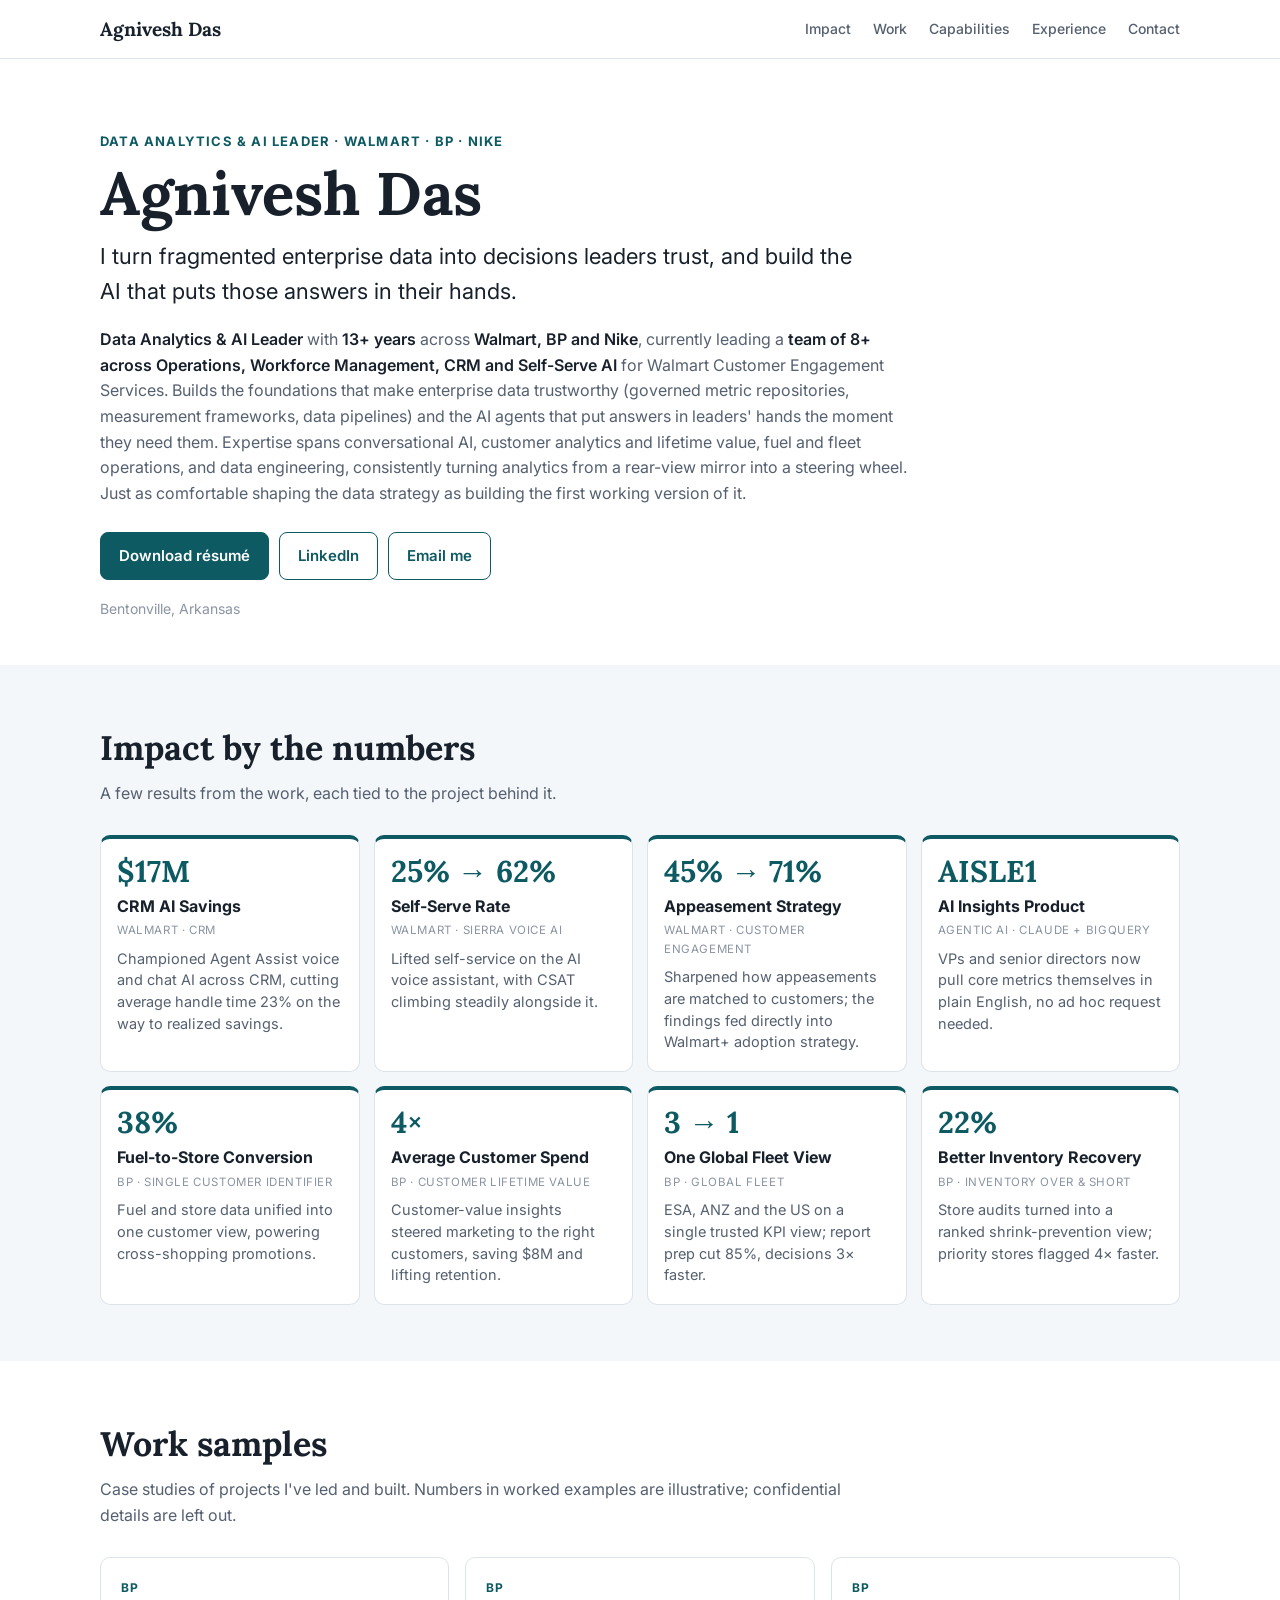
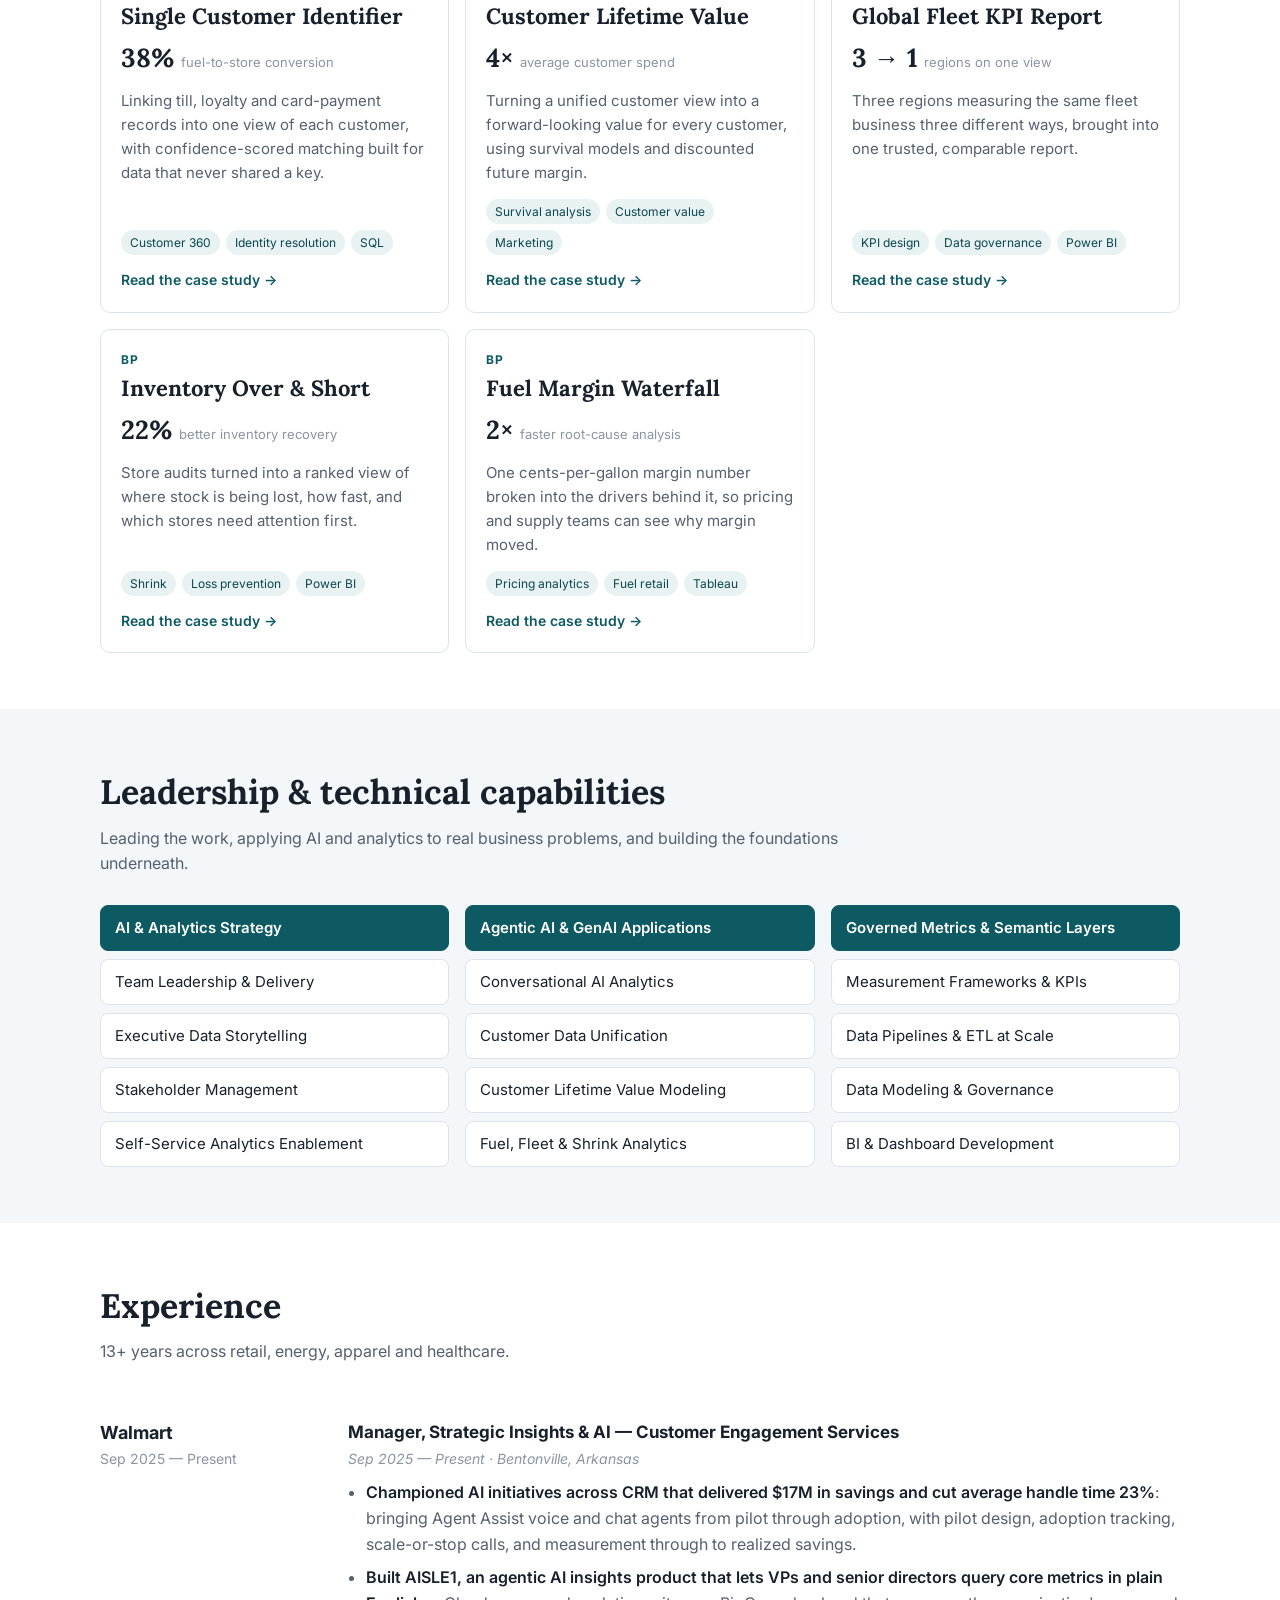
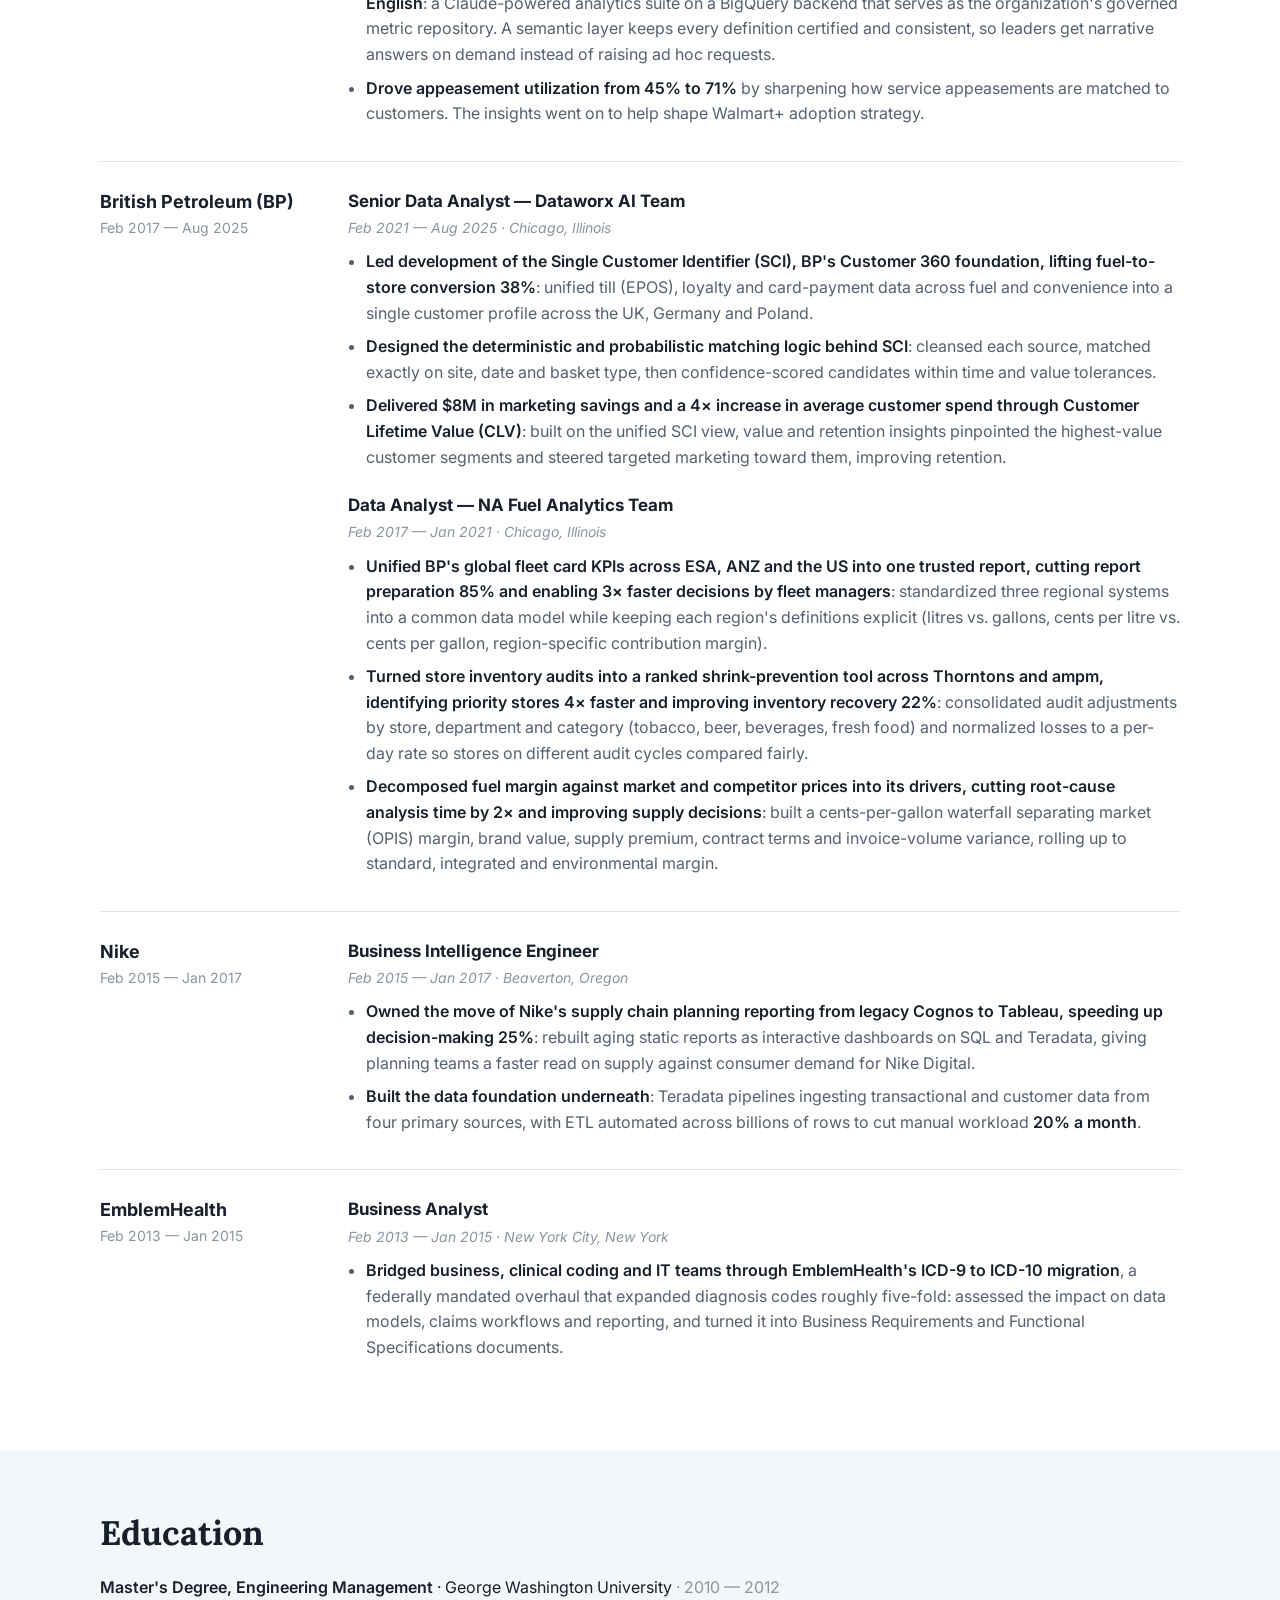
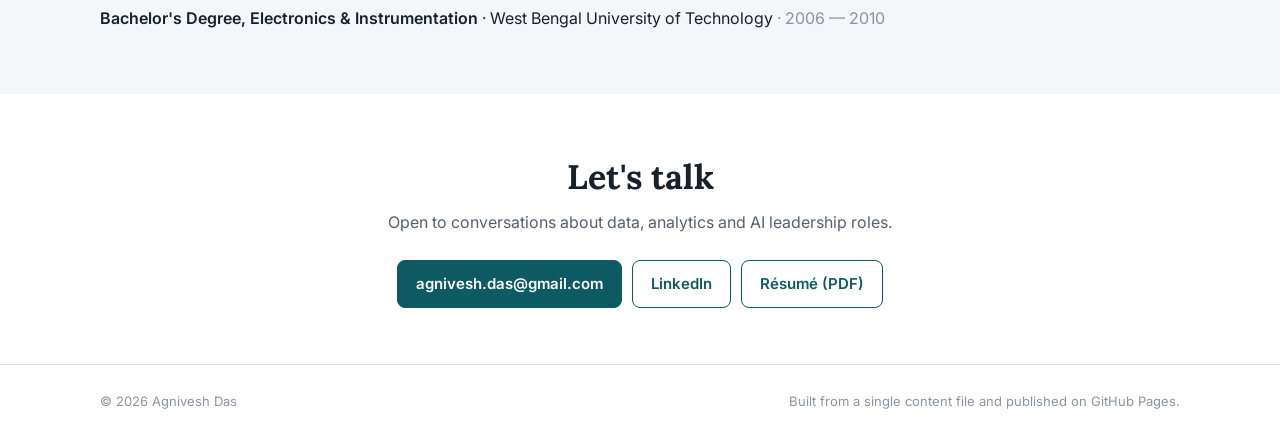
==== index.html @ b8744ebd "Build portfolio site and case-study pages Co-Authored-By: Claude Opus 5.5 <noreply@anthropic.com> Cl" ====
<!doctype html>
<html lang="en">
<head>
<meta charset="utf-8">
<meta name="viewport" content="width=device-width, initial-scale=1">
<title>Agnivesh Das · Data Analytics &amp; AI Leader</title>
<meta name="description" content="Agnivesh Das: I turn fragmented enterprise data into decisions leaders trust, and build the AI that puts those answers in their hands.">
<meta property="og:title" content="Agnivesh Das · Data Analytics &amp; AI Leader">
<meta property="og:description" content="I turn fragmented enterprise data into decisions leaders trust, and build the AI that puts those answers in their hands.">
<meta property="og:type" content="website">
<link rel="preconnect" href="https://fonts.googleapis.com">
<link rel="preconnect" href="https://fonts.gstatic.com" crossorigin>
<link href="https://fonts.googleapis.com/css2?family=Inter:wght@400;500;600;700&family=Lora:wght@600;700&display=swap" rel="stylesheet">
<style>
  :root {
    --ink: #17202b;
    --muted: #556070;
    --faint: #8a94a2;
    --rule: #dde3ea;
    --bg: #ffffff;
    --bg-soft: #f4f7f9;
    --accent: #0e5a63;
    --accent-ink: #0b474e;
    --accent-soft: #e8f2f3;
    --radius: 10px;
    --max: 1120px;
  }
  * { box-sizing: border-box; }
  html { scroll-behavior: smooth; }
  body {
    margin: 0; background: var(--bg); color: var(--ink);
    font-family: "Inter", system-ui, -apple-system, "Segoe UI", sans-serif;
    font-size: 16px; line-height: 1.6;
  }
  a { color: var(--accent); }
  b { font-weight: 600; color: var(--ink); }
  .wrap { max-width: var(--max); margin: 0 auto; padding: 0 20px; }
  .serif { font-family: "Lora", Georgia, serif; }

  /* Nav */
  .nav {
    position: sticky; top: 0; z-index: 10; background: rgba(255,255,255,0.94);
    backdrop-filter: blur(6px); border-bottom: 1px solid var(--rule);
  }
  .nav .wrap { display: flex; align-items: center; justify-content: space-between; height: 58px; gap: 16px; }
  .brand { font-family: "Lora", Georgia, serif; font-weight: 700; font-size: 19px; color: var(--ink); text-decoration: none; }
  .nav ul { list-style: none; display: flex; gap: 22px; margin: 0; padding: 0; }
  .nav ul a { color: var(--muted); text-decoration: none; font-size: 14px; font-weight: 500; }
  .nav ul a:hover { color: var(--accent); }

  /* Hero */
  .hero { padding: 72px 0 44px; }
  .eyebrow { color: var(--accent); font-weight: 700; font-size: 13px; letter-spacing: 1.2px; text-transform: uppercase; }
  .hero h1 { font-family: "Lora", Georgia, serif; font-size: clamp(38px, 6vw, 60px); line-height: 1.05; margin: 10px 0 14px; }
  .hero .line { font-size: clamp(18px, 2.2vw, 22px); color: var(--ink); max-width: 760px; margin: 0 0 18px; }
  .hero .summary { color: var(--muted); max-width: 820px; margin: 0 0 26px; }
  .hero .summary b { color: var(--ink); }
  .cta { display: flex; flex-wrap: wrap; gap: 10px; }
  .btn {
    display: inline-flex; align-items: center; gap: 8px; padding: 11px 18px; border-radius: 8px;
    font-weight: 600; font-size: 15px; text-decoration: none; border: 1px solid var(--accent);
  }
  .btn.primary { background: var(--accent); color: #fff; }
  .btn.primary:hover { background: var(--accent-ink); }
  .btn.ghost { color: var(--accent); background: #fff; }
  .btn.ghost:hover { background: var(--accent-soft); }
  .meta-row { margin-top: 18px; color: var(--faint); font-size: 14px; }

  /* Sections */
  section { padding: 56px 0; }
  section.alt { background: var(--bg-soft); }
  h2 { font-family: "Lora", Georgia, serif; font-size: clamp(26px, 3.4vw, 34px); margin: 0 0 6px; }
  .sub { color: var(--muted); margin: 0 0 28px; max-width: 760px; }

  /* Impact grid */
  .impact { display: grid; grid-template-columns: repeat(4, 1fr); gap: 14px; }
  .card {
    background: #fff; border: 1px solid var(--rule); border-top: 4px solid var(--accent);
    border-radius: var(--radius); padding: 16px 16px 18px;
  }
  .card .m { font-family: "Lora", Georgia, serif; font-size: 30px; font-weight: 700; color: var(--accent); line-height: 1.1; }
  .card .l { font-weight: 700; margin-top: 6px; }
  .card .t { font-size: 11.5px; letter-spacing: 0.6px; text-transform: uppercase; color: var(--faint); margin-top: 2px; }
  .card .d { font-size: 14.5px; color: var(--muted); margin-top: 8px; line-height: 1.5; }

  /* Work samples */
  .work { display: grid; grid-template-columns: repeat(3, 1fr); gap: 16px; }
  .proj {
    display: flex; flex-direction: column; background: #fff; border: 1px solid var(--rule);
    border-radius: var(--radius); padding: 20px; text-decoration: none; color: inherit;
    transition: border-color .15s, transform .15s, box-shadow .15s;
  }
  .proj:hover { border-color: var(--accent); transform: translateY(-2px); box-shadow: 0 8px 22px rgba(14,90,99,.10); }
  .proj .co { font-size: 12px; font-weight: 700; letter-spacing: 1px; text-transform: uppercase; color: var(--accent); }
  .proj h3 { font-family: "Lora", Georgia, serif; font-size: 22px; margin: 6px 0 8px; line-height: 1.2; }
  .proj .pm { font-family: "Lora", Georgia, serif; font-size: 26px; font-weight: 700; color: var(--ink); }
  .proj .pml { color: var(--faint); font-size: 13px; margin-left: 6px; }
  .proj p { color: var(--muted); font-size: 15px; margin: 10px 0 14px; flex: 1; }
  .tags { display: flex; flex-wrap: wrap; gap: 6px; }
  .tag { font-size: 12px; background: var(--accent-soft); color: var(--accent-ink); padding: 3px 9px; border-radius: 99px; }
  .proj .go { margin-top: 14px; font-weight: 600; font-size: 14px; color: var(--accent); }

  /* Capabilities */
  .caps { display: grid; grid-template-columns: repeat(3, 1fr); gap: 16px; }
  .capcol { display: flex; flex-direction: column; gap: 8px; }
  .cap { background: #fff; border: 1px solid var(--rule); border-radius: 8px; padding: 10px 14px; font-size: 15px; }
  .cap.lead { background: var(--accent); border-color: var(--accent); color: #fff; font-weight: 600; }

  /* Experience */
  .job { display: grid; grid-template-columns: 220px 1fr; gap: 28px; padding: 26px 0; border-top: 1px solid var(--rule); }
  .job:first-of-type { border-top: 0; }
  .job .who { font-weight: 700; font-size: 18px; }
  .job .when { color: var(--faint); font-size: 14px; }
  .role + .role { margin-top: 22px; }
  .role h3 { font-size: 17px; margin: 0; }
  .role .ctx { color: var(--faint); font-size: 14px; margin: 2px 0 10px; font-style: italic; }
  .role ul { margin: 0; padding-left: 18px; }
  .role li { margin-bottom: 8px; color: var(--muted); }
  .role li b { color: var(--ink); }

  /* Education */
  .edu p { margin: 0 0 6px; }
  .edu span { color: var(--faint); }

  /* Contact */
  .contact { text-align: center; }
  .contact .cta { justify-content: center; }

  footer { border-top: 1px solid var(--rule); padding: 26px 0 36px; color: var(--faint); font-size: 13px; }
  footer .wrap { display: flex; justify-content: space-between; gap: 12px; flex-wrap: wrap; }

  @media (max-width: 960px) {
    .impact { grid-template-columns: repeat(2, 1fr); }
    .work { grid-template-columns: repeat(2, 1fr); }
  }
  @media (max-width: 720px) {
    .nav ul { display: none; }
    .hero { padding: 48px 0 32px; }
    .impact, .work, .caps { grid-template-columns: 1fr; }
    .job { grid-template-columns: 1fr; gap: 8px; }
    section { padding: 44px 0; }
  }
</style>
</head>
<body>

<nav class="nav">
  <div class="wrap">
    <a class="brand" href="#top">Agnivesh Das</a>
    <ul>
      <li><a href="#impact">Impact</a></li>
      <li><a href="#work">Work</a></li>
      <li><a href="#capabilities">Capabilities</a></li>
      <li><a href="#experience">Experience</a></li>
      <li><a href="#contact">Contact</a></li>
    </ul>
  </div>
</nav>

<header class="hero" id="top">
  <div class="wrap">
    <div class="eyebrow">Data Analytics &amp; AI Leader · Walmart · BP · Nike</div>
    <h1>Agnivesh Das</h1>
    <p class="line">I turn fragmented enterprise data into decisions leaders trust, and build the AI that puts those answers in their hands.</p>
    <p class="summary"><b>Data Analytics & AI Leader</b> with <b>13+ years</b> across <b>Walmart, BP and Nike</b>, currently leading a <b>team of 8+ across Operations, Workforce Management, CRM and Self-Serve AI</b> for Walmart Customer Engagement Services. Builds the foundations that make enterprise data trustworthy (governed metric repositories, measurement frameworks, data pipelines) and the AI agents that put answers in leaders' hands the moment they need them. Expertise spans conversational AI, customer analytics and lifetime value, fuel and fleet operations, and data engineering, consistently turning analytics from a rear-view mirror into a steering wheel. Just as comfortable shaping the data strategy as building the first working version of it.</p>
    <div class="cta">
      <a class="btn primary" href="Agnivesh_Das_Resume.pdf" download>Download résumé</a>
      <a class="btn ghost" href="https://www.linkedin.com/in/agnivesh-das/" target="_blank" rel="noopener">LinkedIn</a>
      <a class="btn ghost" href="mailto:agnivesh.das@gmail.com">Email me</a>
    </div>
    <div class="meta-row">Bentonville, Arkansas</div>
  </div>
</header>

<section class="alt" id="impact">
  <div class="wrap">
    <h2>Impact by the numbers</h2>
    <p class="sub">A few results from the work, each tied to the project behind it.</p>
    <div class="impact">
      
      <div class="card">
        <div class="m">$17M</div>
        <div class="l">CRM AI Savings</div>
        <div class="t">Walmart · CRM</div>
        <div class="d">Championed Agent Assist voice and chat AI across CRM, cutting average handle time 23% on the way to realized savings.</div>
      </div>
      
      <div class="card">
        <div class="m">25% → 62%</div>
        <div class="l">Self-Serve Rate</div>
        <div class="t">Walmart · Sierra Voice AI</div>
        <div class="d">Lifted self-service on the AI voice assistant, with CSAT climbing steadily alongside it.</div>
      </div>
      
      <div class="card">
        <div class="m">45% → 71%</div>
        <div class="l">Appeasement Strategy</div>
        <div class="t">Walmart · Customer Engagement</div>
        <div class="d">Sharpened how appeasements are matched to customers; the findings fed directly into Walmart+ adoption strategy.</div>
      </div>
      
      <div class="card">
        <div class="m">AISLE1</div>
        <div class="l">AI Insights Product</div>
        <div class="t">Agentic AI · Claude + BigQuery</div>
        <div class="d">VPs and senior directors now pull core metrics themselves in plain English, no ad hoc request needed.</div>
      </div>
      
      <div class="card">
        <div class="m">38%</div>
        <div class="l">Fuel-to-Store Conversion</div>
        <div class="t">BP · Single Customer Identifier</div>
        <div class="d">Fuel and store data unified into one customer view, powering cross-shopping promotions.</div>
      </div>
      
      <div class="card">
        <div class="m">4×</div>
        <div class="l">Average Customer Spend</div>
        <div class="t">BP · Customer Lifetime Value</div>
        <div class="d">Customer-value insights steered marketing to the right customers, saving $8M and lifting retention.</div>
      </div>
      
      <div class="card">
        <div class="m">3 → 1</div>
        <div class="l">One Global Fleet View</div>
        <div class="t">BP · Global Fleet</div>
        <div class="d">ESA, ANZ and the US on a single trusted KPI view; report prep cut 85%, decisions 3× faster.</div>
      </div>
      
      <div class="card">
        <div class="m">22%</div>
        <div class="l">Better Inventory Recovery</div>
        <div class="t">BP · Inventory Over &amp; Short</div>
        <div class="d">Store audits turned into a ranked shrink-prevention view; priority stores flagged 4× faster.</div>
      </div>
      
    </div>
  </div>
</section>

<section id="work">
  <div class="wrap">
    <h2>Work samples</h2>
    <p class="sub">Case studies of projects I've led and built. Numbers in worked examples are illustrative; confidential details are left out.</p>
    <div class="work">
      
      <a class="proj" href="https://agnidas31.github.io/Single-Customer-Identifier-BP/">
        <div class="co">BP</div>
        <h3>Single Customer Identifier</h3>
        <div><span class="pm">38%</span><span class="pml">fuel-to-store conversion</span></div>
        <p>Linking till, loyalty and card-payment records into one view of each customer, with confidence-scored matching built for data that never shared a key.</p>
        <div class="tags"><span class="tag">Customer 360</span><span class="tag">Identity resolution</span><span class="tag">SQL</span></div>
        <div class="go">Read the case study →</div>
      </a>
      
      <a class="proj" href="https://agnidas31.github.io/Customer-Lifetime-Value-BP/">
        <div class="co">BP</div>
        <h3>Customer Lifetime Value</h3>
        <div><span class="pm">4×</span><span class="pml">average customer spend</span></div>
        <p>Turning a unified customer view into a forward-looking value for every customer, using survival models and discounted future margin.</p>
        <div class="tags"><span class="tag">Survival analysis</span><span class="tag">Customer value</span><span class="tag">Marketing</span></div>
        <div class="go">Read the case study →</div>
      </a>
      
      <a class="proj" href="https://agnidas31.github.io/Global-Fleet-BP/">
        <div class="co">BP</div>
        <h3>Global Fleet KPI Report</h3>
        <div><span class="pm">3 → 1</span><span class="pml">regions on one view</span></div>
        <p>Three regions measuring the same fleet business three different ways, brought into one trusted, comparable report.</p>
        <div class="tags"><span class="tag">KPI design</span><span class="tag">Data governance</span><span class="tag">Power BI</span></div>
        <div class="go">Read the case study →</div>
      </a>
      
      <a class="proj" href="https://agnidas31.github.io/Inventory-Over-Short-BP/">
        <div class="co">BP</div>
        <h3>Inventory Over &amp; Short</h3>
        <div><span class="pm">22%</span><span class="pml">better inventory recovery</span></div>
        <p>Store audits turned into a ranked view of where stock is being lost, how fast, and which stores need attention first.</p>
        <div class="tags"><span class="tag">Shrink</span><span class="tag">Loss prevention</span><span class="tag">Power BI</span></div>
        <div class="go">Read the case study →</div>
      </a>
      
      <a class="proj" href="https://agnidas31.github.io/Fuel-Margin-Waterfall-BP/">
        <div class="co">BP</div>
        <h3>Fuel Margin Waterfall</h3>
        <div><span class="pm">2×</span><span class="pml">faster root-cause analysis</span></div>
        <p>One cents-per-gallon margin number broken into the drivers behind it, so pricing and supply teams can see why margin moved.</p>
        <div class="tags"><span class="tag">Pricing analytics</span><span class="tag">Fuel retail</span><span class="tag">Tableau</span></div>
        <div class="go">Read the case study →</div>
      </a>
      
    </div>
  </div>
</section>

<section class="alt" id="capabilities">
  <div class="wrap">
    <h2>Leadership &amp; technical capabilities</h2>
    <p class="sub">Leading the work, applying AI and analytics to real business problems, and building the foundations underneath.</p>
    <div class="caps">
      
      <div class="capcol">
        <div class="cap lead">AI &amp; Analytics Strategy</div><div class="cap">Team Leadership &amp; Delivery</div><div class="cap">Executive Data Storytelling</div><div class="cap">Stakeholder Management</div><div class="cap">Self-Service Analytics Enablement</div>
      </div>
      
      <div class="capcol">
        <div class="cap lead">Agentic AI &amp; GenAI Applications</div><div class="cap">Conversational AI Analytics</div><div class="cap">Customer Data Unification</div><div class="cap">Customer Lifetime Value Modeling</div><div class="cap">Fuel, Fleet &amp; Shrink Analytics</div>
      </div>
      
      <div class="capcol">
        <div class="cap lead">Governed Metrics &amp; Semantic Layers</div><div class="cap">Measurement Frameworks &amp; KPIs</div><div class="cap">Data Pipelines &amp; ETL at Scale</div><div class="cap">Data Modeling &amp; Governance</div><div class="cap">BI &amp; Dashboard Development</div>
      </div>
      
    </div>
  </div>
</section>

<section id="experience">
  <div class="wrap">
    <h2>Experience</h2>
    <p class="sub">13+ years across retail, energy, apparel and healthcare.</p>
    
    <div class="job">
      <div>
        <div class="who">Walmart</div>
        <div class="when">Sep 2025 — Present</div>
      </div>
      <div>
        
        <div class="role">
          <h3>Manager, Strategic Insights &amp; AI — Customer Engagement Services</h3>
          <div class="ctx">Sep 2025 — Present · Bentonville, Arkansas</div>
          <ul><li><b>Championed AI initiatives across CRM that delivered $17M in savings and cut average handle time 23%</b>: bringing Agent Assist voice and chat agents from pilot through adoption, with pilot design, adoption tracking, scale-or-stop calls, and measurement through to realized savings.</li><li><b>Built AISLE1, an agentic AI insights product that lets VPs and senior directors query core metrics in plain English</b>: a Claude-powered analytics suite on a BigQuery backend that serves as the organization's governed metric repository. A semantic layer keeps every definition certified and consistent, so leaders get narrative answers on demand instead of raising ad hoc requests.</li><li><b>Drove appeasement utilization from 45% to 71%</b> by sharpening how service appeasements are matched to customers. The insights went on to help shape Walmart+ adoption strategy.</li></ul>
        </div>
        
      </div>
    </div>
    
    <div class="job">
      <div>
        <div class="who">British Petroleum (BP)</div>
        <div class="when">Feb 2017 — Aug 2025</div>
      </div>
      <div>
        
        <div class="role">
          <h3>Senior Data Analyst — Dataworx AI Team</h3>
          <div class="ctx">Feb 2021 — Aug 2025 · Chicago, Illinois</div>
          <ul><li><b>Led development of the Single Customer Identifier (SCI), BP's Customer 360 foundation, lifting fuel-to-store conversion 38%</b>: unified till (EPOS), loyalty and card-payment data across fuel and convenience into a single customer profile across the UK, Germany and Poland.</li><li><b>Designed the deterministic and probabilistic matching logic behind SCI</b>: cleansed each source, matched exactly on site, date and basket type, then confidence-scored candidates within time and value tolerances.</li><li><b>Delivered $8M in marketing savings and a 4× increase in average customer spend through Customer Lifetime Value (CLV)</b>: built on the unified SCI view, value and retention insights pinpointed the highest-value customer segments and steered targeted marketing toward them, improving retention.</li></ul>
        </div>
        
        <div class="role">
          <h3>Data Analyst — NA Fuel Analytics Team</h3>
          <div class="ctx">Feb 2017 — Jan 2021 · Chicago, Illinois</div>
          <ul><li><b>Unified BP's global fleet card KPIs across ESA, ANZ and the US into one trusted report, cutting report preparation 85% and enabling 3× faster decisions by fleet managers</b>: standardized three regional systems into a common data model while keeping each region's definitions explicit (litres vs. gallons, cents per litre vs. cents per gallon, region-specific contribution margin).</li><li><b>Turned store inventory audits into a ranked shrink-prevention tool across Thorntons and ampm, identifying priority stores 4× faster and improving inventory recovery 22%</b>: consolidated audit adjustments by store, department and category (tobacco, beer, beverages, fresh food) and normalized losses to a per-day rate so stores on different audit cycles compared fairly.</li><li><b>Decomposed fuel margin against market and competitor prices into its drivers, cutting root-cause analysis time by 2× and improving supply decisions</b>: built a cents-per-gallon waterfall separating market (OPIS) margin, brand value, supply premium, contract terms and invoice-volume variance, rolling up to standard, integrated and environmental margin.</li></ul>
        </div>
        
      </div>
    </div>
    
    <div class="job">
      <div>
        <div class="who">Nike</div>
        <div class="when">Feb 2015 — Jan 2017</div>
      </div>
      <div>
        
        <div class="role">
          <h3>Business Intelligence Engineer</h3>
          <div class="ctx">Feb 2015 — Jan 2017 · Beaverton, Oregon</div>
          <ul><li><b>Owned the move of Nike's supply chain planning reporting from legacy Cognos to Tableau, speeding up decision-making 25%</b>: rebuilt aging static reports as interactive dashboards on SQL and Teradata, giving planning teams a faster read on supply against consumer demand for Nike Digital.</li><li><b>Built the data foundation underneath</b>: Teradata pipelines ingesting transactional and customer data from four primary sources, with ETL automated across billions of rows to cut manual workload <b>20% a month</b>.</li></ul>
        </div>
        
      </div>
    </div>
    
    <div class="job">
      <div>
        <div class="who">EmblemHealth</div>
        <div class="when">Feb 2013 — Jan 2015</div>
      </div>
      <div>
        
        <div class="role">
          <h3>Business Analyst</h3>
          <div class="ctx">Feb 2013 — Jan 2015 · New York City, New York</div>
          <ul><li><b>Bridged business, clinical coding and IT teams through EmblemHealth's ICD-9 to ICD-10 migration</b>, a federally mandated overhaul that expanded diagnosis codes roughly five-fold: assessed the impact on data models, claims workflows and reporting, and turned it into Business Requirements and Functional Specifications documents.</li></ul>
        </div>
        
      </div>
    </div>
    
  </div>
</section>

<section class="alt">
  <div class="wrap edu">
    <h2>Education</h2>
    <p class="sub" style="margin-bottom:14px"></p>
    
    <p><b>Master&#39;s Degree, Engineering Management</b> · George Washington University <span>· 2010 — 2012</span></p>
    
    <p><b>Bachelor&#39;s Degree, Electronics &amp; Instrumentation</b> · West Bengal University of Technology <span>· 2006 — 2010</span></p>
    
    
  </div>
</section>

<section id="contact" class="contact">
  <div class="wrap">
    <h2>Let's talk</h2>
    <p class="sub" style="margin:0 auto 24px">Open to conversations about data, analytics and AI leadership roles.</p>
    <div class="cta">
      <a class="btn primary" href="mailto:agnivesh.das@gmail.com">agnivesh.das@gmail.com</a>
      <a class="btn ghost" href="https://www.linkedin.com/in/agnivesh-das/" target="_blank" rel="noopener">LinkedIn</a>
      <a class="btn ghost" href="Agnivesh_Das_Resume.pdf" download>Résumé (PDF)</a>
    </div>
  </div>
</section>

<footer>
  <div class="wrap">
    <span>© 2026 Agnivesh Das</span>
    <span>Built from a single content file and published on GitHub Pages.</span>
  </div>
</footer>

</body>
</html>
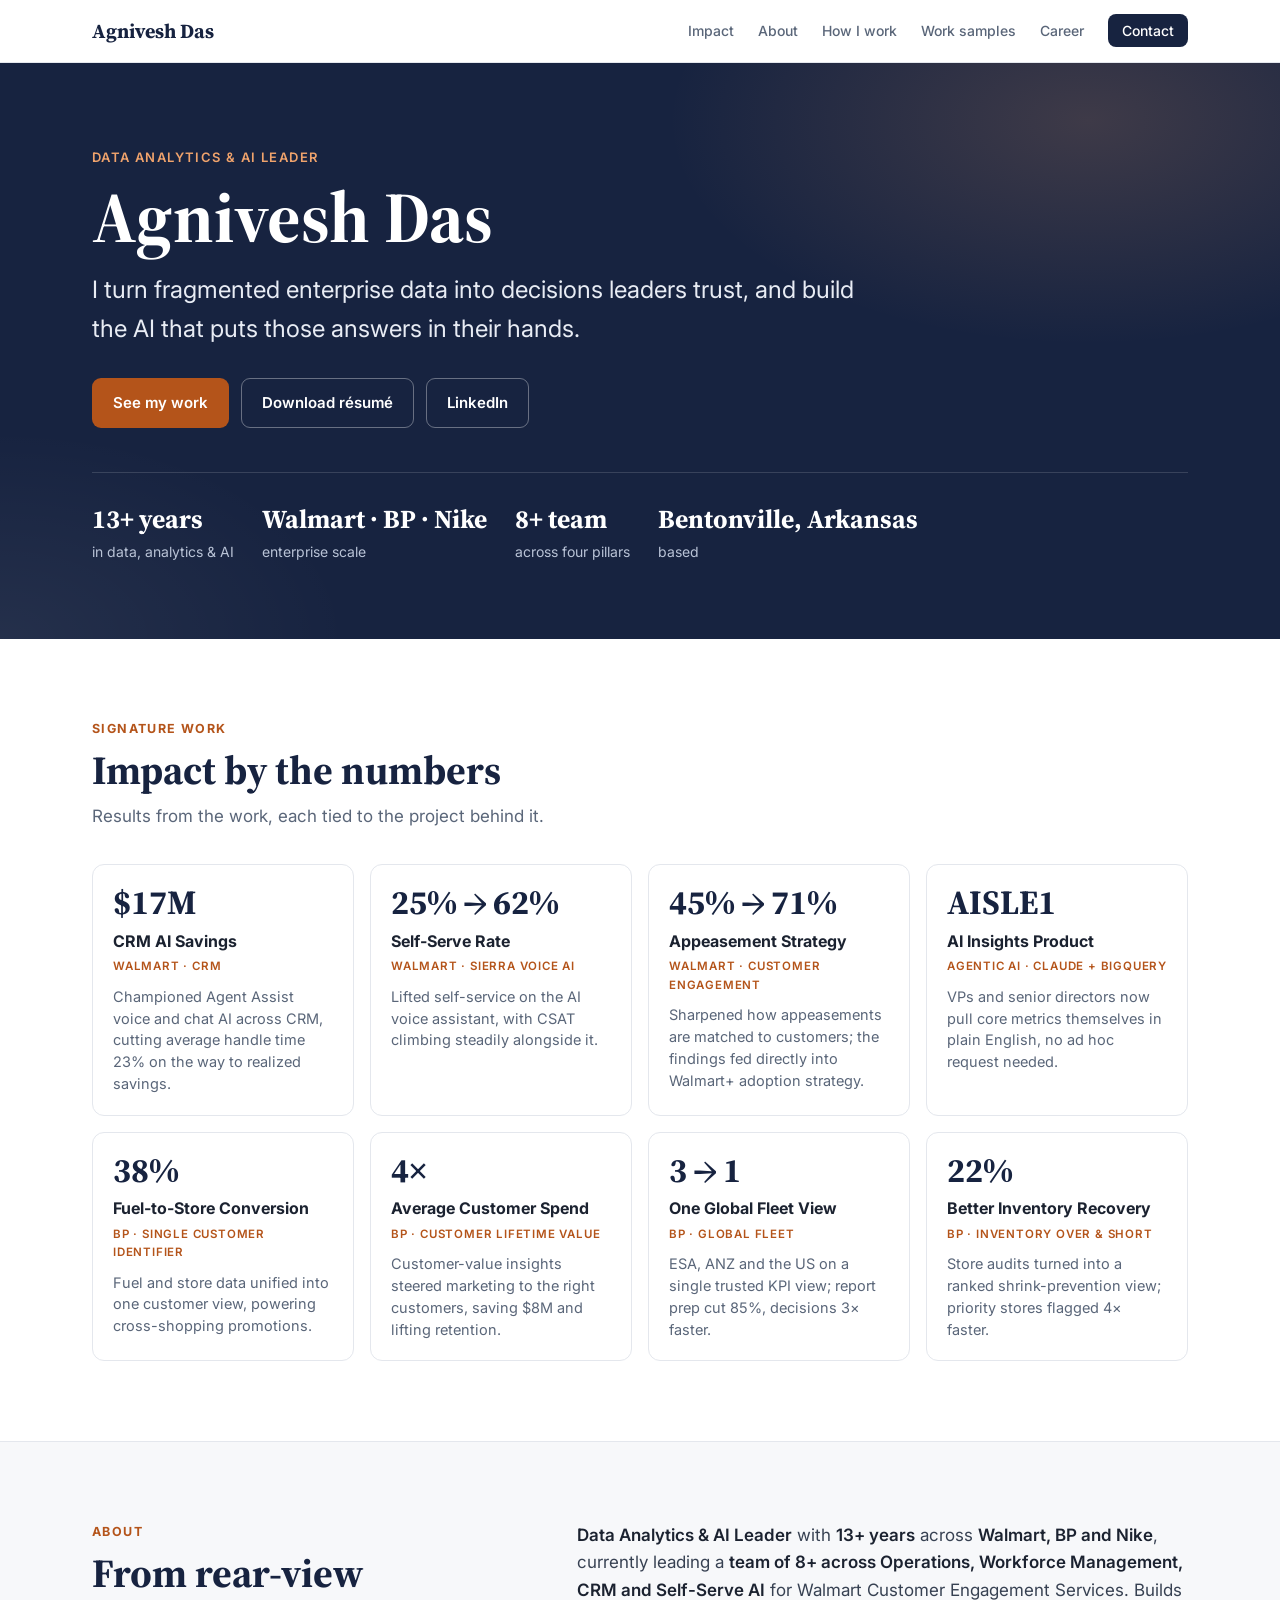
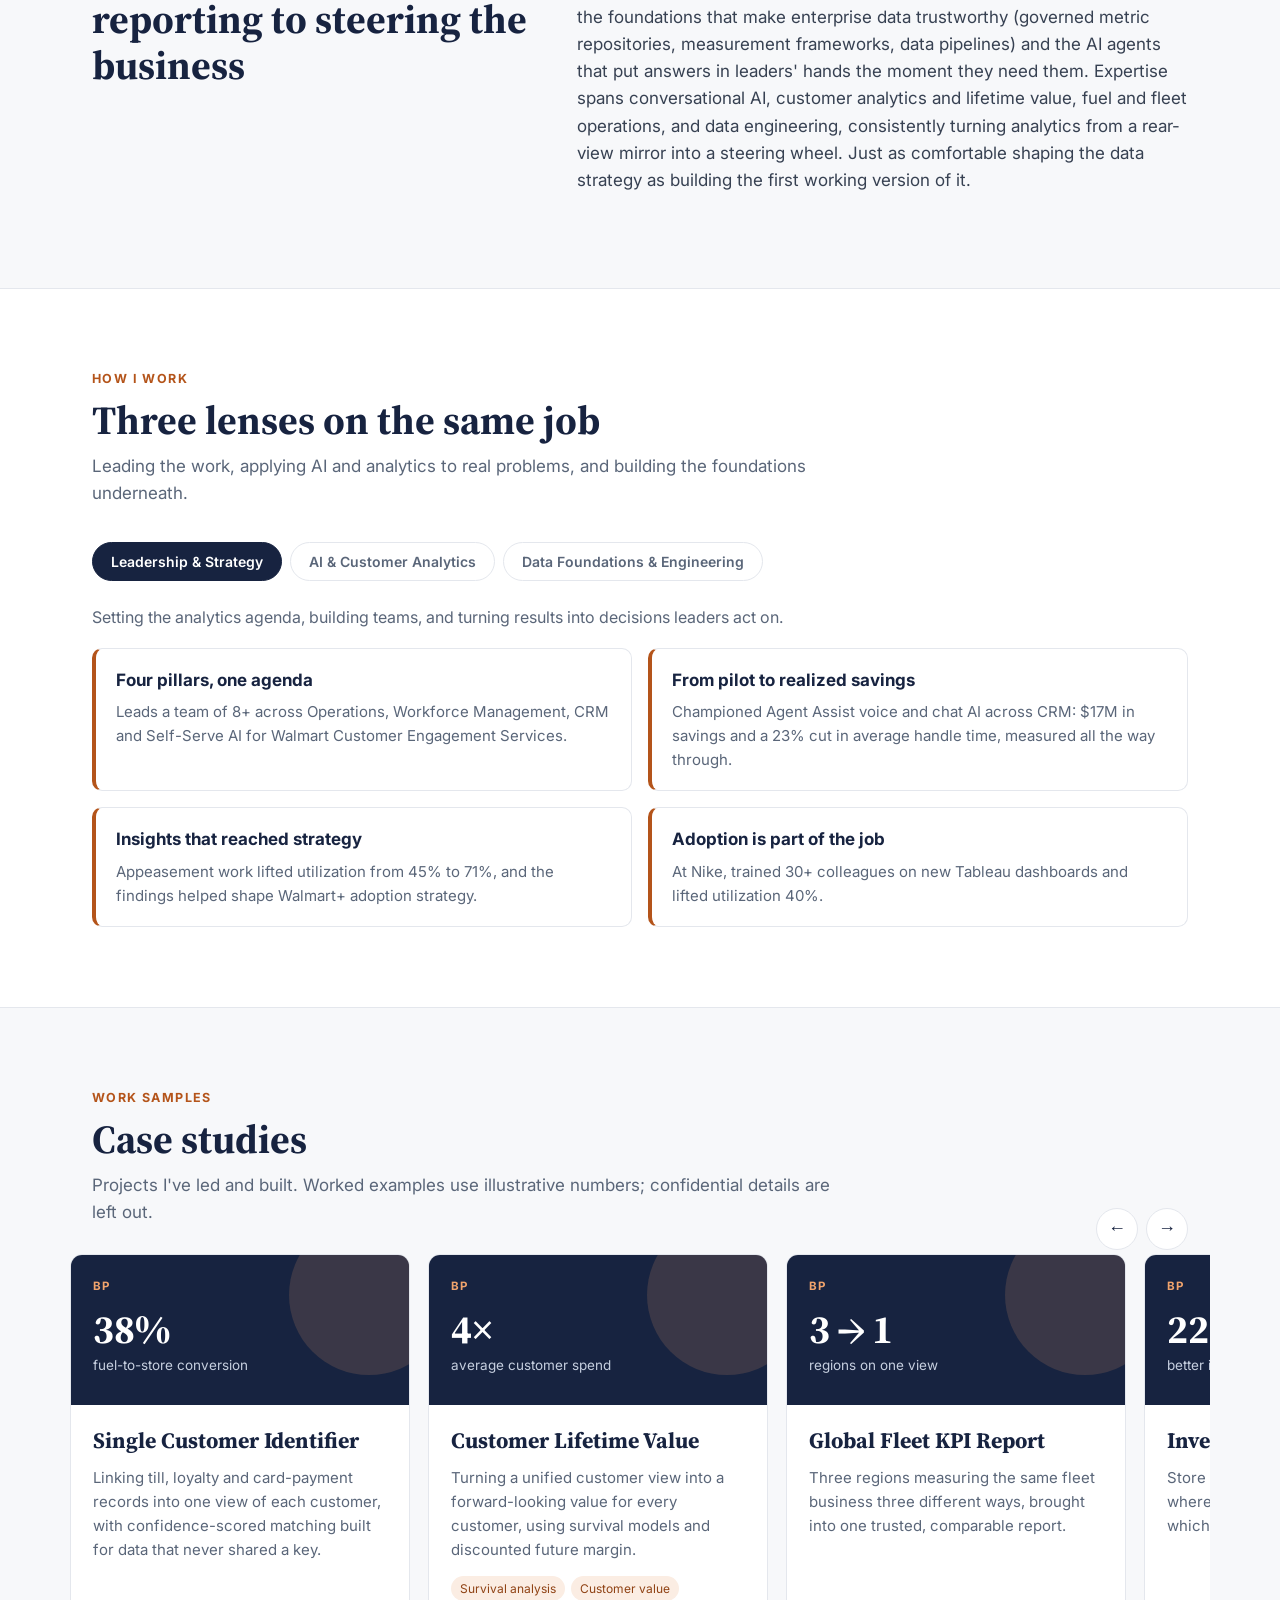
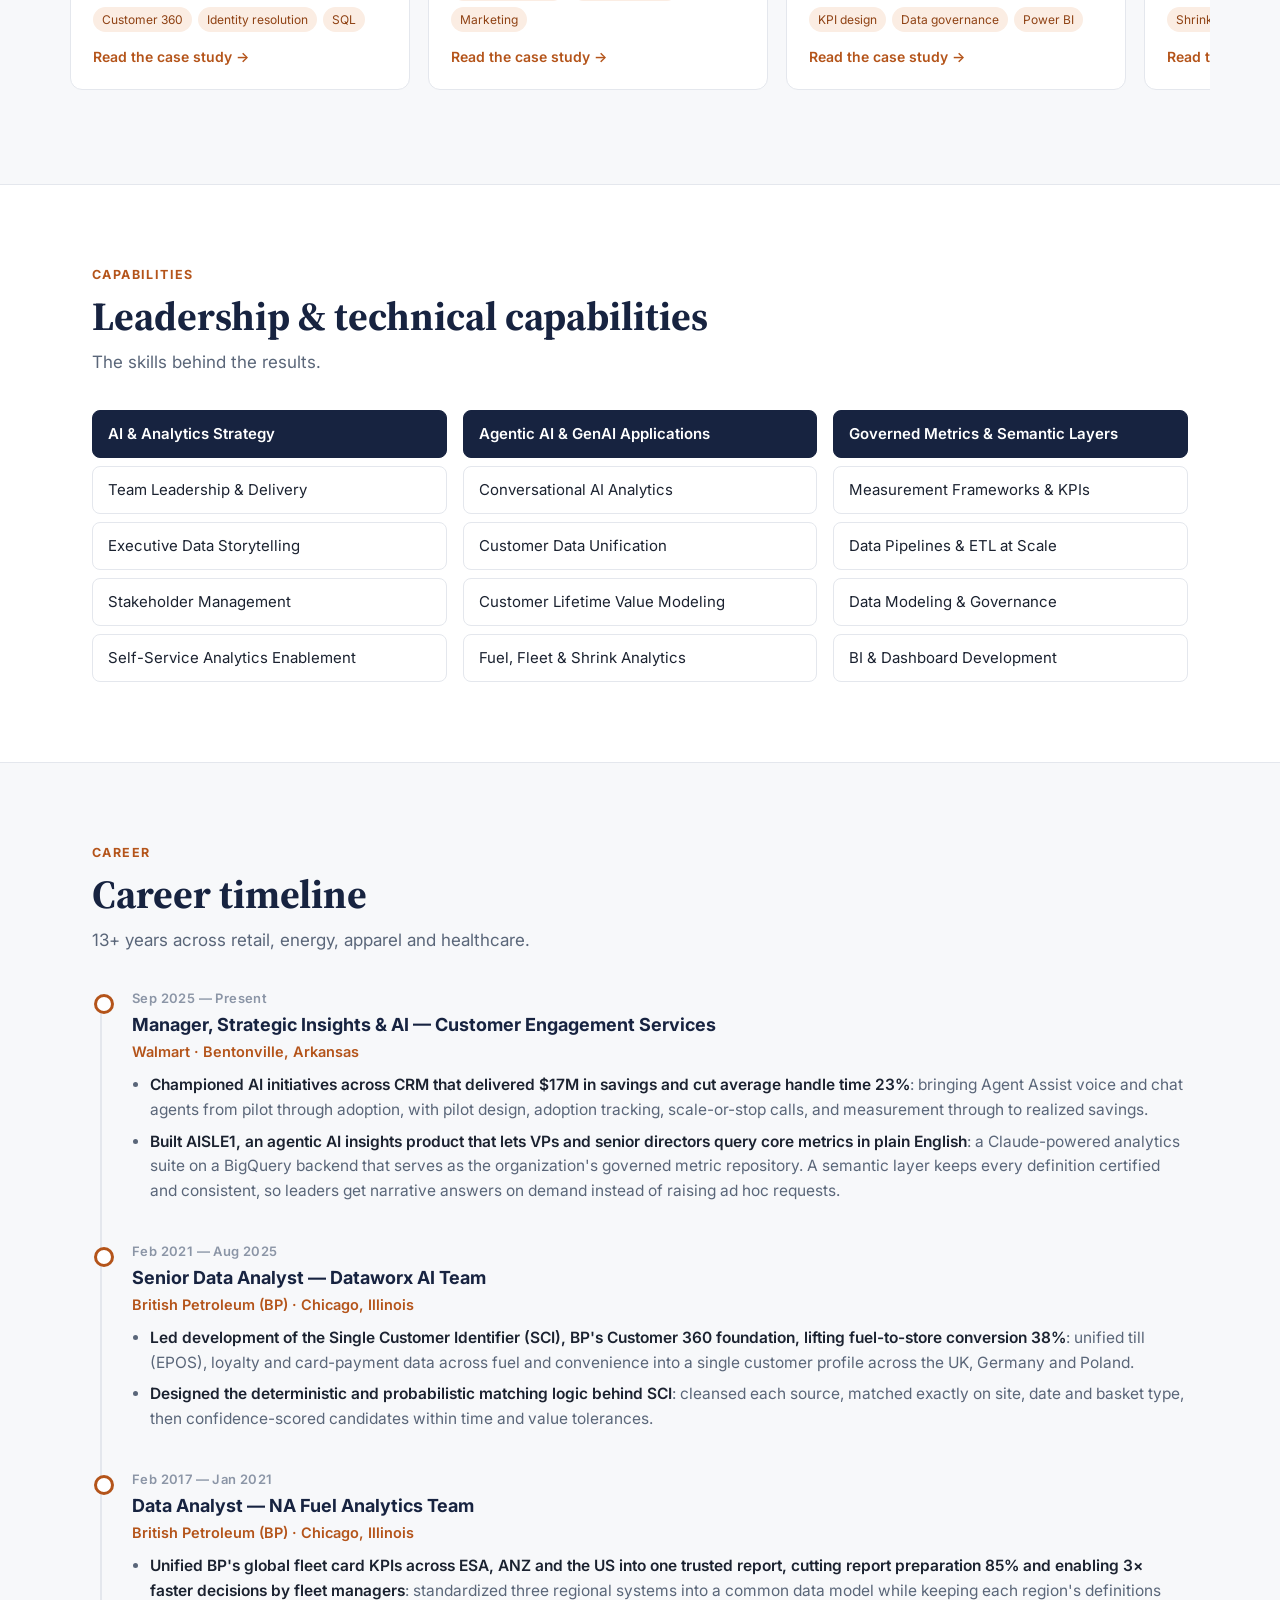
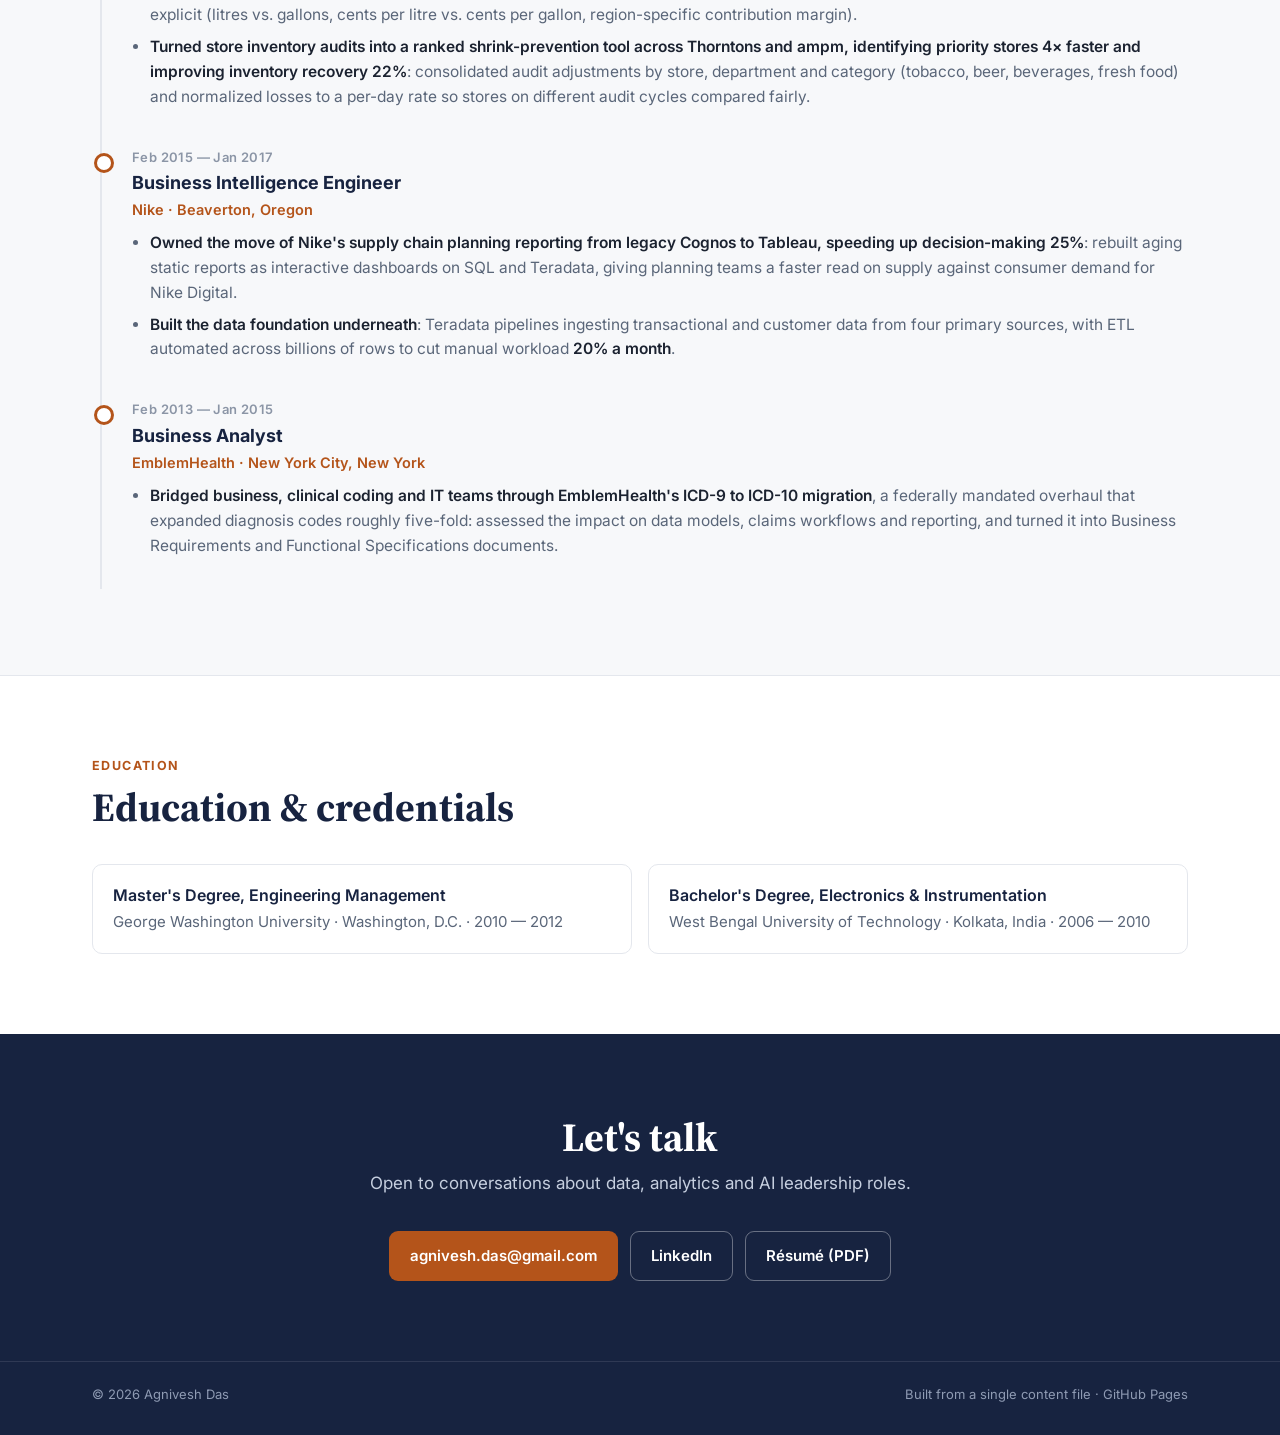
==== commit 3dfb127e: "Redesign hub site and refresh case-study styling Co-Authored-By: Claude Opus 5.5 <noreply@anthropic." ====
--- a/index.html
+++ b/index.html
@@ -10,224 +10,281 @@
 <meta property="og:type" content="website">
 <link rel="preconnect" href="https://fonts.googleapis.com">
 <link rel="preconnect" href="https://fonts.gstatic.com" crossorigin>
-<link href="https://fonts.googleapis.com/css2?family=Inter:wght@400;500;600;700&family=Lora:wght@600;700&display=swap" rel="stylesheet">
+<link href="https://fonts.googleapis.com/css2?family=Inter:wght@400;500;600;700&family=Source+Serif+4:opsz,wght@8..60,600;8..60,700&display=swap" rel="stylesheet">
 <style>
   :root {
-    --ink: #17202b;
-    --muted: #556070;
-    --faint: #8a94a2;
-    --rule: #dde3ea;
+    --navy: #172340;
+    --navy-2: #22335a;
+    --ink: #1b2230;
+    --muted: #5a6679;
+    --faint: #8b95a6;
+    --rule: #e4e7ed;
     --bg: #ffffff;
-    --bg-soft: #f4f7f9;
-    --accent: #0e5a63;
-    --accent-ink: #0b474e;
-    --accent-soft: #e8f2f3;
-    --radius: 10px;
-    --max: 1120px;
+    --bg-soft: #f7f8fa;
+    --accent: #b4541a;        /* copper */
+    --accent-ink: #8f4214;
+    --accent-soft: #fbede3;
+    --accent-bright: #f0a36c; /* for use on navy */
+    --radius: 12px;
+    --max: 1140px;
   }
   * { box-sizing: border-box; }
   html { scroll-behavior: smooth; }
+  html, body { overflow-x: hidden; }
   body {
     margin: 0; background: var(--bg); color: var(--ink);
-    font-family: "Inter", system-ui, -apple-system, "Segoe UI", sans-serif;
-    font-size: 16px; line-height: 1.6;
+    font-family: "Inter", system-ui, -apple-system, "Segoe UI", sans-serif; font-size: 16px; line-height: 1.6;
   }
   a { color: var(--accent); }
-  b { font-weight: 600; color: var(--ink); }
-  .wrap { max-width: var(--max); margin: 0 auto; padding: 0 20px; }
-  .serif { font-family: "Lora", Georgia, serif; }
+  b { font-weight: 600; }
+  .wrap { max-width: var(--max); margin: 0 auto; padding: 0 22px; }
+  .serif { font-family: "Source Serif 4", Georgia, serif; }
+
+  /* Scroll progress */
+  #progress { position: fixed; top: 0; left: 0; height: 3px; width: 0; background: var(--accent); z-index: 30; }
 
   /* Nav */
-  .nav {
-    position: sticky; top: 0; z-index: 10; background: rgba(255,255,255,0.94);
-    backdrop-filter: blur(6px); border-bottom: 1px solid var(--rule);
+  .nav { position: sticky; top: 0; z-index: 20; background: rgba(255,255,255,.96); backdrop-filter: blur(8px); border-bottom: 1px solid var(--rule); }
+  .nav .wrap { display: flex; align-items: center; justify-content: space-between; height: 62px; gap: 16px; }
+  .brand { font-family: "Source Serif 4", Georgia, serif; font-weight: 700; font-size: 20px; color: var(--navy); text-decoration: none; }
+  .nav ul { list-style: none; display: flex; gap: 24px; margin: 0; padding: 0; align-items: center; }
+  .nav ul a { color: var(--muted); text-decoration: none; font-size: 14px; font-weight: 500; }
+  .nav ul a:hover { color: var(--navy); }
+  .nav .pill { background: var(--navy); color: #fff !important; padding: 8px 14px; border-radius: 8px; }
+  .menu-btn { display: none; background: none; border: 0; padding: 8px; cursor: pointer; }
+  .menu-btn span { display: block; width: 22px; height: 2px; background: var(--navy); margin: 5px 0; }
+  .mobile-panel { display: none; border-top: 1px solid var(--rule); background: #fff; padding: 10px 22px 16px; }
+  .mobile-panel a { display: block; padding: 9px 0; color: var(--ink); text-decoration: none; font-weight: 500; }
+  .mobile-panel.open { display: block; }
+
+  /* Hero */
+  .hero { position: relative; background: var(--navy); color: #fff; overflow: hidden; }
+  .hero::before {
+    content: ""; position: absolute; inset: 0;
+    background:
+      radial-gradient(600px 320px at 85% 10%, rgba(240,163,108,.18), transparent 70%),
+      radial-gradient(500px 300px at 0% 100%, rgba(255,255,255,.06), transparent 70%);
   }
-  .nav .wrap { display: flex; align-items: center; justify-content: space-between; height: 58px; gap: 16px; }
-  .brand { font-family: "Lora", Georgia, serif; font-weight: 700; font-size: 19px; color: var(--ink); text-decoration: none; }
-  .nav ul { list-style: none; display: flex; gap: 22px; margin: 0; padding: 0; }
-  .nav ul a { color: var(--muted); text-decoration: none; font-size: 14px; font-weight: 500; }
-  .nav ul a:hover { color: var(--accent); }
-
-  /* Hero */
-  .hero { padding: 72px 0 44px; }
-  .eyebrow { color: var(--accent); font-weight: 700; font-size: 13px; letter-spacing: 1.2px; text-transform: uppercase; }
-  .hero h1 { font-family: "Lora", Georgia, serif; font-size: clamp(38px, 6vw, 60px); line-height: 1.05; margin: 10px 0 14px; }
-  .hero .line { font-size: clamp(18px, 2.2vw, 22px); color: var(--ink); max-width: 760px; margin: 0 0 18px; }
-  .hero .summary { color: var(--muted); max-width: 820px; margin: 0 0 26px; }
-  .hero .summary b { color: var(--ink); }
-  .cta { display: flex; flex-wrap: wrap; gap: 10px; }
-  .btn {
-    display: inline-flex; align-items: center; gap: 8px; padding: 11px 18px; border-radius: 8px;
-    font-weight: 600; font-size: 15px; text-decoration: none; border: 1px solid var(--accent);
-  }
+  .hero .wrap { position: relative; padding-top: 84px; padding-bottom: 76px; }
+  .eyebrow { color: var(--accent-bright); font-weight: 600; font-size: 13px; letter-spacing: 1.4px; text-transform: uppercase; }
+  .hero h1 { font-family: "Source Serif 4", Georgia, serif; font-size: clamp(42px, 7vw, 72px); line-height: 1.02; margin: 12px 0 18px; font-weight: 700; }
+  .hero .line { font-size: clamp(19px, 2.4vw, 24px); max-width: 780px; margin: 0 0 30px; color: #e8ecf4; }
+  .cta { display: flex; flex-wrap: wrap; gap: 12px; }
+  .btn { display: inline-flex; align-items: center; gap: 8px; padding: 12px 20px; border-radius: 9px; font-weight: 600; font-size: 15px; text-decoration: none; border: 1px solid transparent; }
   .btn.primary { background: var(--accent); color: #fff; }
   .btn.primary:hover { background: var(--accent-ink); }
-  .btn.ghost { color: var(--accent); background: #fff; }
-  .btn.ghost:hover { background: var(--accent-soft); }
-  .meta-row { margin-top: 18px; color: var(--faint); font-size: 14px; }
+  .btn.light { background: transparent; color: #fff; border-color: rgba(255,255,255,.35); }
+  .btn.light:hover { background: rgba(255,255,255,.08); }
+  .btn.outline { color: var(--navy); border-color: var(--navy); background: #fff; }
+  .btn.outline:hover { background: var(--bg-soft); }
+  .hero .facts { display: flex; flex-wrap: wrap; gap: 28px; margin-top: 44px; padding-top: 26px; border-top: 1px solid rgba(255,255,255,.14); }
+  .hero .facts div { font-size: 14px; color: #b9c3d6; }
+  .hero .facts b { display: block; font-family: "Source Serif 4", Georgia, serif; font-size: 26px; color: #fff; font-weight: 700; }
 
   /* Sections */
-  section { padding: 56px 0; }
-  section.alt { background: var(--bg-soft); }
-  h2 { font-family: "Lora", Georgia, serif; font-size: clamp(26px, 3.4vw, 34px); margin: 0 0 6px; }
-  .sub { color: var(--muted); margin: 0 0 28px; max-width: 760px; }
-
-  /* Impact grid */
-  .impact { display: grid; grid-template-columns: repeat(4, 1fr); gap: 14px; }
-  .card {
-    background: #fff; border: 1px solid var(--rule); border-top: 4px solid var(--accent);
-    border-radius: var(--radius); padding: 16px 16px 18px;
+  section { padding: 80px 0; }
+  section.soft { background: var(--bg-soft); border-top: 1px solid var(--rule); border-bottom: 1px solid var(--rule); }
+  .kicker { color: var(--accent); font-weight: 700; font-size: 12.5px; letter-spacing: 1.4px; text-transform: uppercase; margin: 0 0 8px; }
+  h2 { font-family: "Source Serif 4", Georgia, serif; font-size: clamp(28px, 3.8vw, 40px); line-height: 1.15; margin: 0 0 10px; color: var(--navy); }
+  .sub { color: var(--muted); margin: 0 0 34px; max-width: 760px; font-size: 17px; }
+  .head-row { display: flex; justify-content: space-between; align-items: flex-end; gap: 20px; }
+
+  /* Impact */
+  .impact { display: grid; grid-template-columns: repeat(4, 1fr); gap: 16px; }
+  .icard { background: #fff; border: 1px solid var(--rule); border-radius: var(--radius); padding: 20px; transition: box-shadow .2s, transform .2s; }
+  .icard:hover { box-shadow: 0 10px 28px rgba(23,35,64,.08); transform: translateY(-2px); }
+  .icard .m { font-family: "Source Serif 4", Georgia, serif; font-size: 34px; font-weight: 700; color: var(--navy); line-height: 1.05; }
+  .icard .l { font-weight: 700; margin-top: 8px; color: var(--ink); }
+  .icard .t { font-size: 11.5px; letter-spacing: .8px; text-transform: uppercase; color: var(--accent); font-weight: 600; margin-top: 3px; }
+  .icard .d { font-size: 14.5px; color: var(--muted); margin-top: 10px; line-height: 1.5; }
+
+  /* About */
+  .about { display: grid; grid-template-columns: 1fr 1.4fr; gap: 48px; align-items: start; }
+  .about p:not(.kicker) { color: #374152; font-size: 17px; margin: 0 0 14px; }
+  .about p b { color: var(--ink); }
+
+  /* Lenses (tabs) */
+  .tabs { display: flex; gap: 8px; flex-wrap: wrap; margin-bottom: 24px; }
+  .tab { border: 1px solid var(--rule); background: #fff; color: var(--muted); padding: 10px 18px; border-radius: 99px; font: 600 14px "Inter", sans-serif; cursor: pointer; }
+  .tab[aria-selected="true"] { background: var(--navy); border-color: var(--navy); color: #fff; }
+  .panel { display: none; }
+  .panel.active { display: block; }
+  .panel .blurb { color: var(--muted); margin: 0 0 18px; }
+  .lgrid { display: grid; grid-template-columns: repeat(2, 1fr); gap: 16px; }
+  .lcard { background: #fff; border: 1px solid var(--rule); border-left: 4px solid var(--accent); border-radius: 10px; padding: 18px 20px; }
+  .lcard h3 { margin: 0 0 6px; font-size: 17px; color: var(--navy); }
+  .lcard p { margin: 0; color: var(--muted); font-size: 15px; }
+
+  /* Carousel */
+  .carousel { position: relative; }
+  .viewport { overflow-x: auto; scroll-snap-type: x mandatory; scrollbar-width: none; margin: 0 -22px; padding: 4px 22px 14px; }
+  .viewport::-webkit-scrollbar { display: none; }
+  .track { display: flex; gap: 18px; }
+  .nav-btns { display: flex; gap: 8px; }
+  .cbtn { width: 42px; height: 42px; border-radius: 50%; border: 1px solid var(--rule); background: #fff; color: var(--navy); font-size: 18px; cursor: pointer; }
+  .cbtn:hover { border-color: var(--navy); }
+  .sample {
+    flex: 0 0 340px; scroll-snap-align: start; background: #fff; border: 1px solid var(--rule); border-radius: var(--radius);
+    overflow: hidden; text-decoration: none; color: inherit; display: flex; flex-direction: column; transition: box-shadow .2s, transform .2s;
   }
-  .card .m { font-family: "Lora", Georgia, serif; font-size: 30px; font-weight: 700; color: var(--accent); line-height: 1.1; }
-  .card .l { font-weight: 700; margin-top: 6px; }
-  .card .t { font-size: 11.5px; letter-spacing: 0.6px; text-transform: uppercase; color: var(--faint); margin-top: 2px; }
-  .card .d { font-size: 14.5px; color: var(--muted); margin-top: 8px; line-height: 1.5; }
-
-  /* Work samples */
-  .work { display: grid; grid-template-columns: repeat(3, 1fr); gap: 16px; }
-  .proj {
-    display: flex; flex-direction: column; background: #fff; border: 1px solid var(--rule);
-    border-radius: var(--radius); padding: 20px; text-decoration: none; color: inherit;
-    transition: border-color .15s, transform .15s, box-shadow .15s;
-  }
-  .proj:hover { border-color: var(--accent); transform: translateY(-2px); box-shadow: 0 8px 22px rgba(14,90,99,.10); }
-  .proj .co { font-size: 12px; font-weight: 700; letter-spacing: 1px; text-transform: uppercase; color: var(--accent); }
-  .proj h3 { font-family: "Lora", Georgia, serif; font-size: 22px; margin: 6px 0 8px; line-height: 1.2; }
-  .proj .pm { font-family: "Lora", Georgia, serif; font-size: 26px; font-weight: 700; color: var(--ink); }
-  .proj .pml { color: var(--faint); font-size: 13px; margin-left: 6px; }
-  .proj p { color: var(--muted); font-size: 15px; margin: 10px 0 14px; flex: 1; }
+  .sample:hover { box-shadow: 0 12px 30px rgba(23,35,64,.10); transform: translateY(-3px); }
+  .thumb { background: var(--navy); color: #fff; padding: 22px 22px 20px; position: relative; overflow: hidden; min-height: 150px; }
+  .thumb::after { content: ""; position: absolute; right: -40px; top: -40px; width: 160px; height: 160px; border-radius: 50%; background: rgba(240,163,108,.16); }
+  .thumb .co { font-size: 11.5px; letter-spacing: 1.2px; text-transform: uppercase; color: var(--accent-bright); font-weight: 700; }
+  .thumb .big { font-family: "Source Serif 4", Georgia, serif; font-size: 40px; font-weight: 700; margin-top: 14px; line-height: 1; }
+  .thumb .bl { color: #c6cfdf; font-size: 13.5px; margin-top: 6px; }
+  .sbody { padding: 18px 22px 20px; display: flex; flex-direction: column; flex: 1; }
+  .sbody h3 { font-family: "Source Serif 4", Georgia, serif; font-size: 22px; margin: 0 0 8px; color: var(--navy); }
+  .sbody p { color: var(--muted); font-size: 15px; margin: 0 0 14px; flex: 1; }
   .tags { display: flex; flex-wrap: wrap; gap: 6px; }
   .tag { font-size: 12px; background: var(--accent-soft); color: var(--accent-ink); padding: 3px 9px; border-radius: 99px; }
-  .proj .go { margin-top: 14px; font-weight: 600; font-size: 14px; color: var(--accent); }
+  .go { margin-top: 14px; font-weight: 600; font-size: 14px; color: var(--accent); }
 
   /* Capabilities */
   .caps { display: grid; grid-template-columns: repeat(3, 1fr); gap: 16px; }
   .capcol { display: flex; flex-direction: column; gap: 8px; }
-  .cap { background: #fff; border: 1px solid var(--rule); border-radius: 8px; padding: 10px 14px; font-size: 15px; }
-  .cap.lead { background: var(--accent); border-color: var(--accent); color: #fff; font-weight: 600; }
-
-  /* Experience */
-  .job { display: grid; grid-template-columns: 220px 1fr; gap: 28px; padding: 26px 0; border-top: 1px solid var(--rule); }
-  .job:first-of-type { border-top: 0; }
-  .job .who { font-weight: 700; font-size: 18px; }
-  .job .when { color: var(--faint); font-size: 14px; }
-  .role + .role { margin-top: 22px; }
-  .role h3 { font-size: 17px; margin: 0; }
-  .role .ctx { color: var(--faint); font-size: 14px; margin: 2px 0 10px; font-style: italic; }
-  .role ul { margin: 0; padding-left: 18px; }
-  .role li { margin-bottom: 8px; color: var(--muted); }
-  .role li b { color: var(--ink); }
+  .cap { background: #fff; border: 1px solid var(--rule); border-radius: 8px; padding: 11px 15px; font-size: 15px; }
+  .cap.lead { background: var(--navy); border-color: var(--navy); color: #fff; font-weight: 600; }
+
+  /* Timeline */
+  .timeline { position: relative; margin-left: 8px; }
+  .timeline::before { content: ""; position: absolute; left: 0; top: 6px; bottom: 6px; width: 2px; background: var(--rule); }
+  .tl { position: relative; padding: 0 0 30px 32px; }
+  .tl::before { content: ""; position: absolute; left: -6px; top: 6px; width: 14px; height: 14px; border-radius: 50%; background: #fff; border: 3px solid var(--accent); }
+  .tl .when { font-size: 13px; color: var(--faint); font-weight: 600; letter-spacing: .4px; }
+  .tl h3 { margin: 2px 0 0; font-size: 18px; color: var(--navy); }
+  .tl .org { color: var(--accent); font-weight: 600; font-size: 14.5px; }
+  .tl ul { margin: 10px 0 0; padding-left: 18px; }
+  .tl li { color: var(--muted); margin-bottom: 7px; font-size: 15.5px; }
+  .tl li b { color: var(--ink); }
 
   /* Education */
-  .edu p { margin: 0 0 6px; }
-  .edu span { color: var(--faint); }
+  .edu { display: grid; grid-template-columns: repeat(2, 1fr); gap: 16px; }
+  .ecard { background: #fff; border: 1px solid var(--rule); border-radius: 10px; padding: 18px 20px; }
+  .ecard b { display: block; color: var(--navy); }
+  .ecard span { color: var(--muted); font-size: 15px; }
 
   /* Contact */
-  .contact { text-align: center; }
+  .contact { background: var(--navy); color: #fff; text-align: center; }
+  .contact h2 { color: #fff; }
+  .contact .sub { color: #c6cfdf; margin-left: auto; margin-right: auto; }
   .contact .cta { justify-content: center; }
-
-  footer { border-top: 1px solid var(--rule); padding: 26px 0 36px; color: var(--faint); font-size: 13px; }
+  footer { background: var(--navy); border-top: 1px solid rgba(255,255,255,.1); color: #8f9bb3; font-size: 13px; padding: 22px 0 30px; }
   footer .wrap { display: flex; justify-content: space-between; gap: 12px; flex-wrap: wrap; }
 
-  @media (max-width: 960px) {
+  @media (max-width: 980px) {
     .impact { grid-template-columns: repeat(2, 1fr); }
-    .work { grid-template-columns: repeat(2, 1fr); }
+    .about { grid-template-columns: 1fr; gap: 10px; }
   }
-  @media (max-width: 720px) {
+  @media (max-width: 760px) {
     .nav ul { display: none; }
-    .hero { padding: 48px 0 32px; }
-    .impact, .work, .caps { grid-template-columns: 1fr; }
-    .job { grid-template-columns: 1fr; gap: 8px; }
-    section { padding: 44px 0; }
+    .menu-btn { display: block; }
+    .hero .wrap { padding-top: 56px; padding-bottom: 54px; }
+    section { padding: 58px 0; }
+    .impact, .lgrid, .caps, .edu { grid-template-columns: 1fr; }
+    .sample { flex-basis: 84%; }
+    .nav-btns { display: none; }
   }
 </style>
 </head>
 <body>
+<div id="progress"></div>
 
 <nav class="nav">
   <div class="wrap">
     <a class="brand" href="#top">Agnivesh Das</a>
     <ul>
       <li><a href="#impact">Impact</a></li>
-      <li><a href="#work">Work</a></li>
-      <li><a href="#capabilities">Capabilities</a></li>
-      <li><a href="#experience">Experience</a></li>
-      <li><a href="#contact">Contact</a></li>
+      <li><a href="#about">About</a></li>
+      <li><a href="#lenses">How I work</a></li>
+      <li><a href="#samples">Work samples</a></li>
+      <li><a href="#career">Career</a></li>
+      <li><a class="pill" href="#contact">Contact</a></li>
     </ul>
+    <button class="menu-btn" id="menuBtn" aria-label="Open menu" aria-expanded="false"><span></span><span></span><span></span></button>
+  </div>
+  <div class="mobile-panel" id="mobilePanel">
+    <a href="#impact">Impact</a><a href="#about">About</a><a href="#lenses">How I work</a>
+    <a href="#samples">Work samples</a><a href="#career">Career</a><a href="#contact">Contact</a>
   </div>
 </nav>
 
 <header class="hero" id="top">
   <div class="wrap">
-    <div class="eyebrow">Data Analytics &amp; AI Leader · Walmart · BP · Nike</div>
+    <div class="eyebrow">Data Analytics &amp; AI Leader</div>
     <h1>Agnivesh Das</h1>
     <p class="line">I turn fragmented enterprise data into decisions leaders trust, and build the AI that puts those answers in their hands.</p>
-    <p class="summary"><b>Data Analytics & AI Leader</b> with <b>13+ years</b> across <b>Walmart, BP and Nike</b>, currently leading a <b>team of 8+ across Operations, Workforce Management, CRM and Self-Serve AI</b> for Walmart Customer Engagement Services. Builds the foundations that make enterprise data trustworthy (governed metric repositories, measurement frameworks, data pipelines) and the AI agents that put answers in leaders' hands the moment they need them. Expertise spans conversational AI, customer analytics and lifetime value, fuel and fleet operations, and data engineering, consistently turning analytics from a rear-view mirror into a steering wheel. Just as comfortable shaping the data strategy as building the first working version of it.</p>
     <div class="cta">
-      <a class="btn primary" href="Agnivesh_Das_Resume.pdf" download>Download résumé</a>
-      <a class="btn ghost" href="https://www.linkedin.com/in/agnivesh-das/" target="_blank" rel="noopener">LinkedIn</a>
-      <a class="btn ghost" href="mailto:agnivesh.das@gmail.com">Email me</a>
-    </div>
-    <div class="meta-row">Bentonville, Arkansas</div>
+      <a class="btn primary" href="#samples">See my work</a>
+      <a class="btn light" href="Agnivesh_Das_Resume.pdf" download>Download résumé</a>
+      <a class="btn light" href="https://www.linkedin.com/in/agnivesh-das/" target="_blank" rel="noopener">LinkedIn</a>
+    </div>
+    <div class="facts">
+      <div><b>13+ years</b>in data, analytics & AI</div>
+      <div><b>Walmart · BP · Nike</b>enterprise scale</div>
+      <div><b>8+ team</b>across four pillars</div>
+      <div><b>Bentonville, Arkansas</b>based</div>
+    </div>
   </div>
 </header>
 
-<section class="alt" id="impact">
-  <div class="wrap">
+<section id="impact">
+  <div class="wrap">
+    <p class="kicker">Signature work</p>
     <h2>Impact by the numbers</h2>
-    <p class="sub">A few results from the work, each tied to the project behind it.</p>
+    <p class="sub">Results from the work, each tied to the project behind it.</p>
     <div class="impact">
       
-      <div class="card">
+      <div class="icard">
         <div class="m">$17M</div>
         <div class="l">CRM AI Savings</div>
         <div class="t">Walmart · CRM</div>
         <div class="d">Championed Agent Assist voice and chat AI across CRM, cutting average handle time 23% on the way to realized savings.</div>
       </div>
       
-      <div class="card">
+      <div class="icard">
         <div class="m">25% → 62%</div>
         <div class="l">Self-Serve Rate</div>
         <div class="t">Walmart · Sierra Voice AI</div>
         <div class="d">Lifted self-service on the AI voice assistant, with CSAT climbing steadily alongside it.</div>
       </div>
       
-      <div class="card">
+      <div class="icard">
         <div class="m">45% → 71%</div>
         <div class="l">Appeasement Strategy</div>
         <div class="t">Walmart · Customer Engagement</div>
         <div class="d">Sharpened how appeasements are matched to customers; the findings fed directly into Walmart+ adoption strategy.</div>
       </div>
       
-      <div class="card">
+      <div class="icard">
         <div class="m">AISLE1</div>
         <div class="l">AI Insights Product</div>
         <div class="t">Agentic AI · Claude + BigQuery</div>
         <div class="d">VPs and senior directors now pull core metrics themselves in plain English, no ad hoc request needed.</div>
       </div>
       
-      <div class="card">
+      <div class="icard">
         <div class="m">38%</div>
         <div class="l">Fuel-to-Store Conversion</div>
         <div class="t">BP · Single Customer Identifier</div>
         <div class="d">Fuel and store data unified into one customer view, powering cross-shopping promotions.</div>
       </div>
       
-      <div class="card">
+      <div class="icard">
         <div class="m">4×</div>
         <div class="l">Average Customer Spend</div>
         <div class="t">BP · Customer Lifetime Value</div>
         <div class="d">Customer-value insights steered marketing to the right customers, saving $8M and lifting retention.</div>
       </div>
       
-      <div class="card">
+      <div class="icard">
         <div class="m">3 → 1</div>
         <div class="l">One Global Fleet View</div>
         <div class="t">BP · Global Fleet</div>
         <div class="d">ESA, ANZ and the US on a single trusted KPI view; report prep cut 85%, decisions 3× faster.</div>
       </div>
       
-      <div class="card">
+      <div class="icard">
         <div class="m">22%</div>
         <div class="l">Better Inventory Recovery</div>
         <div class="t">BP · Inventory Over &amp; Short</div>
@@ -238,192 +295,263 @@
   </div>
 </section>
 
-<section id="work">
-  <div class="wrap">
-    <h2>Work samples</h2>
-    <p class="sub">Case studies of projects I've led and built. Numbers in worked examples are illustrative; confidential details are left out.</p>
-    <div class="work">
-      
-      <a class="proj" href="https://agnidas31.github.io/Single-Customer-Identifier-BP/">
-        <div class="co">BP</div>
-        <h3>Single Customer Identifier</h3>
-        <div><span class="pm">38%</span><span class="pml">fuel-to-store conversion</span></div>
-        <p>Linking till, loyalty and card-payment records into one view of each customer, with confidence-scored matching built for data that never shared a key.</p>
-        <div class="tags"><span class="tag">Customer 360</span><span class="tag">Identity resolution</span><span class="tag">SQL</span></div>
-        <div class="go">Read the case study →</div>
-      </a>
-      
-      <a class="proj" href="https://agnidas31.github.io/Customer-Lifetime-Value-BP/">
-        <div class="co">BP</div>
-        <h3>Customer Lifetime Value</h3>
-        <div><span class="pm">4×</span><span class="pml">average customer spend</span></div>
-        <p>Turning a unified customer view into a forward-looking value for every customer, using survival models and discounted future margin.</p>
-        <div class="tags"><span class="tag">Survival analysis</span><span class="tag">Customer value</span><span class="tag">Marketing</span></div>
-        <div class="go">Read the case study →</div>
-      </a>
-      
-      <a class="proj" href="https://agnidas31.github.io/Global-Fleet-BP/">
-        <div class="co">BP</div>
-        <h3>Global Fleet KPI Report</h3>
-        <div><span class="pm">3 → 1</span><span class="pml">regions on one view</span></div>
-        <p>Three regions measuring the same fleet business three different ways, brought into one trusted, comparable report.</p>
-        <div class="tags"><span class="tag">KPI design</span><span class="tag">Data governance</span><span class="tag">Power BI</span></div>
-        <div class="go">Read the case study →</div>
-      </a>
-      
-      <a class="proj" href="https://agnidas31.github.io/Inventory-Over-Short-BP/">
-        <div class="co">BP</div>
-        <h3>Inventory Over &amp; Short</h3>
-        <div><span class="pm">22%</span><span class="pml">better inventory recovery</span></div>
-        <p>Store audits turned into a ranked view of where stock is being lost, how fast, and which stores need attention first.</p>
-        <div class="tags"><span class="tag">Shrink</span><span class="tag">Loss prevention</span><span class="tag">Power BI</span></div>
-        <div class="go">Read the case study →</div>
-      </a>
-      
-      <a class="proj" href="https://agnidas31.github.io/Fuel-Margin-Waterfall-BP/">
-        <div class="co">BP</div>
-        <h3>Fuel Margin Waterfall</h3>
-        <div><span class="pm">2×</span><span class="pml">faster root-cause analysis</span></div>
-        <p>One cents-per-gallon margin number broken into the drivers behind it, so pricing and supply teams can see why margin moved.</p>
-        <div class="tags"><span class="tag">Pricing analytics</span><span class="tag">Fuel retail</span><span class="tag">Tableau</span></div>
-        <div class="go">Read the case study →</div>
-      </a>
-      
-    </div>
-  </div>
-</section>
-
-<section class="alt" id="capabilities">
-  <div class="wrap">
+<section class="soft" id="about">
+  <div class="wrap about">
+    <div>
+      <p class="kicker">About</p>
+      <h2>From rear-view reporting to steering the business</h2>
+    </div>
+    <div>
+      <p><b>Data Analytics & AI Leader</b> with <b>13+ years</b> across <b>Walmart, BP and Nike</b>, currently leading a <b>team of 8+ across Operations, Workforce Management, CRM and Self-Serve AI</b> for Walmart Customer Engagement Services. Builds the foundations that make enterprise data trustworthy (governed metric repositories, measurement frameworks, data pipelines) and the AI agents that put answers in leaders' hands the moment they need them. Expertise spans conversational AI, customer analytics and lifetime value, fuel and fleet operations, and data engineering, consistently turning analytics from a rear-view mirror into a steering wheel. Just as comfortable shaping the data strategy as building the first working version of it.</p>
+    </div>
+  </div>
+</section>
+
+<section id="lenses">
+  <div class="wrap">
+    <p class="kicker">How I work</p>
+    <h2>Three lenses on the same job</h2>
+    <p class="sub">Leading the work, applying AI and analytics to real problems, and building the foundations underneath.</p>
+    <div class="tabs" role="tablist">
+      
+      <button class="tab" role="tab" aria-selected="true" data-target="lens-lead">Leadership &amp; Strategy</button>
+      
+      <button class="tab" role="tab" aria-selected="false" data-target="lens-ai">AI &amp; Customer Analytics</button>
+      
+      <button class="tab" role="tab" aria-selected="false" data-target="lens-data">Data Foundations &amp; Engineering</button>
+      
+    </div>
+    
+    <div class="panel active" id="lens-lead" role="tabpanel">
+      <p class="blurb">Setting the analytics agenda, building teams, and turning results into decisions leaders act on.</p>
+      <div class="lgrid">
+        <div class="lcard"><h3>Four pillars, one agenda</h3><p>Leads a team of 8+ across Operations, Workforce Management, CRM and Self-Serve AI for Walmart Customer Engagement Services.</p></div><div class="lcard"><h3>From pilot to realized savings</h3><p>Championed Agent Assist voice and chat AI across CRM: $17M in savings and a 23% cut in average handle time, measured all the way through.</p></div><div class="lcard"><h3>Insights that reached strategy</h3><p>Appeasement work lifted utilization from 45% to 71%, and the findings helped shape Walmart+ adoption strategy.</p></div><div class="lcard"><h3>Adoption is part of the job</h3><p>At Nike, trained 30+ colleagues on new Tableau dashboards and lifted utilization 40%.</p></div>
+      </div>
+    </div>
+    
+    <div class="panel" id="lens-ai" role="tabpanel">
+      <p class="blurb">Applying AI and customer analytics to questions the business actually asks.</p>
+      <div class="lgrid">
+        <div class="lcard"><h3>AISLE1</h3><p>An agentic AI insights product on Claude and BigQuery; VPs and senior directors query certified metrics in plain English instead of raising ad hoc requests.</p></div><div class="lcard"><h3>Measuring an AI voice assistant</h3><p>Built the measurement framework for Sierra as self-serve rose from 25% to 62%, with CSAT improving alongside.</p></div><div class="lcard"><h3>One view of the customer</h3><p>Led BP&#39;s Single Customer Identifier, linking till, loyalty and card data; fuel-to-store conversion rose 38%.</p></div><div class="lcard"><h3>What a customer is worth</h3><p>Customer Lifetime Value on top of SCI: a 4× increase in average customer spend and $8M in marketing savings.</p></div>
+      </div>
+    </div>
+    
+    <div class="panel" id="lens-data" role="tabpanel">
+      <p class="blurb">The pipelines, models and governed metrics that everything else stands on.</p>
+      <div class="lgrid">
+        <div class="lcard"><h3>Matching data that never shared a key</h3><p>Designed SCI&#39;s deterministic and probabilistic matching: exact keys, then confidence-scored candidates within time and value tolerances.</p></div><div class="lcard"><h3>Three regions, one KPI view</h3><p>Unified fleet KPIs across ESA, ANZ and the US: report prep cut 85%, decisions 3× faster.</p></div><div class="lcard"><h3>Finding where stock goes missing</h3><p>Ranked stores by audit loss across Thorntons and ampm: priority stores found 4× faster, inventory recovery up 22%.</p></div><div class="lcard"><h3>Legacy BI, modernized</h3><p>Moved Nike&#39;s supply chain planning reporting from Cognos to Tableau on Teradata, automating ETL across billions of rows.</p></div>
+      </div>
+    </div>
+    
+  </div>
+</section>
+
+<section class="soft" id="samples">
+  <div class="wrap">
+    <div class="head-row">
+      <div>
+        <p class="kicker">Work samples</p>
+        <h2>Case studies</h2>
+        <p class="sub" style="margin-bottom:24px">Projects I've led and built. Worked examples use illustrative numbers; confidential details are left out.</p>
+      </div>
+      <div class="nav-btns">
+        <button class="cbtn" data-scroll="-1" aria-label="Scroll left">←</button>
+        <button class="cbtn" data-scroll="1" aria-label="Scroll right">→</button>
+      </div>
+    </div>
+    <div class="carousel">
+      <div class="viewport" id="samplesViewport">
+        <div class="track">
+          
+          <a class="sample" href="https://agnidas31.github.io/Single-Customer-Identifier-BP/">
+            <div class="thumb">
+              <div class="co">BP</div>
+              <div class="big">38%</div>
+              <div class="bl">fuel-to-store conversion</div>
+            </div>
+            <div class="sbody">
+              <h3>Single Customer Identifier</h3>
+              <p>Linking till, loyalty and card-payment records into one view of each customer, with confidence-scored matching built for data that never shared a key.</p>
+              <div class="tags"><span class="tag">Customer 360</span><span class="tag">Identity resolution</span><span class="tag">SQL</span></div>
+              <div class="go">Read the case study →</div>
+            </div>
+          </a>
+          
+          <a class="sample" href="https://agnidas31.github.io/Customer-Lifetime-Value-BP/">
+            <div class="thumb">
+              <div class="co">BP</div>
+              <div class="big">4×</div>
+              <div class="bl">average customer spend</div>
+            </div>
+            <div class="sbody">
+              <h3>Customer Lifetime Value</h3>
+              <p>Turning a unified customer view into a forward-looking value for every customer, using survival models and discounted future margin.</p>
+              <div class="tags"><span class="tag">Survival analysis</span><span class="tag">Customer value</span><span class="tag">Marketing</span></div>
+              <div class="go">Read the case study →</div>
+            </div>
+          </a>
+          
+          <a class="sample" href="https://agnidas31.github.io/Global-Fleet-BP/">
+            <div class="thumb">
+              <div class="co">BP</div>
+              <div class="big">3 → 1</div>
+              <div class="bl">regions on one view</div>
+            </div>
+            <div class="sbody">
+              <h3>Global Fleet KPI Report</h3>
+              <p>Three regions measuring the same fleet business three different ways, brought into one trusted, comparable report.</p>
+              <div class="tags"><span class="tag">KPI design</span><span class="tag">Data governance</span><span class="tag">Power BI</span></div>
+              <div class="go">Read the case study →</div>
+            </div>
+          </a>
+          
+          <a class="sample" href="https://agnidas31.github.io/Inventory-Over-Short-BP/">
+            <div class="thumb">
+              <div class="co">BP</div>
+              <div class="big">22%</div>
+              <div class="bl">better inventory recovery</div>
+            </div>
+            <div class="sbody">
+              <h3>Inventory Over &amp; Short</h3>
+              <p>Store audits turned into a ranked view of where stock is being lost, how fast, and which stores need attention first.</p>
+              <div class="tags"><span class="tag">Shrink</span><span class="tag">Loss prevention</span><span class="tag">Power BI</span></div>
+              <div class="go">Read the case study →</div>
+            </div>
+          </a>
+          
+          <a class="sample" href="https://agnidas31.github.io/Fuel-Margin-Waterfall-BP/">
+            <div class="thumb">
+              <div class="co">BP</div>
+              <div class="big">2×</div>
+              <div class="bl">faster root-cause analysis</div>
+            </div>
+            <div class="sbody">
+              <h3>Fuel Margin Waterfall</h3>
+              <p>One cents-per-gallon margin number broken into the drivers behind it, so pricing and supply teams can see why margin moved.</p>
+              <div class="tags"><span class="tag">Pricing analytics</span><span class="tag">Fuel retail</span><span class="tag">Tableau</span></div>
+              <div class="go">Read the case study →</div>
+            </div>
+          </a>
+          
+        </div>
+      </div>
+    </div>
+  </div>
+</section>
+
+<section id="capabilities">
+  <div class="wrap">
+    <p class="kicker">Capabilities</p>
     <h2>Leadership &amp; technical capabilities</h2>
-    <p class="sub">Leading the work, applying AI and analytics to real business problems, and building the foundations underneath.</p>
+    <p class="sub">The skills behind the results.</p>
     <div class="caps">
       
-      <div class="capcol">
-        <div class="cap lead">AI &amp; Analytics Strategy</div><div class="cap">Team Leadership &amp; Delivery</div><div class="cap">Executive Data Storytelling</div><div class="cap">Stakeholder Management</div><div class="cap">Self-Service Analytics Enablement</div>
-      </div>
-      
-      <div class="capcol">
-        <div class="cap lead">Agentic AI &amp; GenAI Applications</div><div class="cap">Conversational AI Analytics</div><div class="cap">Customer Data Unification</div><div class="cap">Customer Lifetime Value Modeling</div><div class="cap">Fuel, Fleet &amp; Shrink Analytics</div>
-      </div>
-      
-      <div class="capcol">
-        <div class="cap lead">Governed Metrics &amp; Semantic Layers</div><div class="cap">Measurement Frameworks &amp; KPIs</div><div class="cap">Data Pipelines &amp; ETL at Scale</div><div class="cap">Data Modeling &amp; Governance</div><div class="cap">BI &amp; Dashboard Development</div>
-      </div>
-      
-    </div>
-  </div>
-</section>
-
-<section id="experience">
-  <div class="wrap">
-    <h2>Experience</h2>
+      <div class="capcol"><div class="cap lead">AI &amp; Analytics Strategy</div><div class="cap">Team Leadership &amp; Delivery</div><div class="cap">Executive Data Storytelling</div><div class="cap">Stakeholder Management</div><div class="cap">Self-Service Analytics Enablement</div></div>
+      
+      <div class="capcol"><div class="cap lead">Agentic AI &amp; GenAI Applications</div><div class="cap">Conversational AI Analytics</div><div class="cap">Customer Data Unification</div><div class="cap">Customer Lifetime Value Modeling</div><div class="cap">Fuel, Fleet &amp; Shrink Analytics</div></div>
+      
+      <div class="capcol"><div class="cap lead">Governed Metrics &amp; Semantic Layers</div><div class="cap">Measurement Frameworks &amp; KPIs</div><div class="cap">Data Pipelines &amp; ETL at Scale</div><div class="cap">Data Modeling &amp; Governance</div><div class="cap">BI &amp; Dashboard Development</div></div>
+      
+    </div>
+  </div>
+</section>
+
+<section class="soft" id="career">
+  <div class="wrap">
+    <p class="kicker">Career</p>
+    <h2>Career timeline</h2>
     <p class="sub">13+ years across retail, energy, apparel and healthcare.</p>
-    
-    <div class="job">
-      <div>
-        <div class="who">Walmart</div>
+    <div class="timeline">
+      
+      <div class="tl">
         <div class="when">Sep 2025 — Present</div>
-      </div>
-      <div>
-        
-        <div class="role">
-          <h3>Manager, Strategic Insights &amp; AI — Customer Engagement Services</h3>
-          <div class="ctx">Sep 2025 — Present · Bentonville, Arkansas</div>
-          <ul><li><b>Championed AI initiatives across CRM that delivered $17M in savings and cut average handle time 23%</b>: bringing Agent Assist voice and chat agents from pilot through adoption, with pilot design, adoption tracking, scale-or-stop calls, and measurement through to realized savings.</li><li><b>Built AISLE1, an agentic AI insights product that lets VPs and senior directors query core metrics in plain English</b>: a Claude-powered analytics suite on a BigQuery backend that serves as the organization's governed metric repository. A semantic layer keeps every definition certified and consistent, so leaders get narrative answers on demand instead of raising ad hoc requests.</li><li><b>Drove appeasement utilization from 45% to 71%</b> by sharpening how service appeasements are matched to customers. The insights went on to help shape Walmart+ adoption strategy.</li></ul>
-        </div>
-        
-      </div>
-    </div>
-    
-    <div class="job">
-      <div>
-        <div class="who">British Petroleum (BP)</div>
-        <div class="when">Feb 2017 — Aug 2025</div>
-      </div>
-      <div>
-        
-        <div class="role">
-          <h3>Senior Data Analyst — Dataworx AI Team</h3>
-          <div class="ctx">Feb 2021 — Aug 2025 · Chicago, Illinois</div>
-          <ul><li><b>Led development of the Single Customer Identifier (SCI), BP's Customer 360 foundation, lifting fuel-to-store conversion 38%</b>: unified till (EPOS), loyalty and card-payment data across fuel and convenience into a single customer profile across the UK, Germany and Poland.</li><li><b>Designed the deterministic and probabilistic matching logic behind SCI</b>: cleansed each source, matched exactly on site, date and basket type, then confidence-scored candidates within time and value tolerances.</li><li><b>Delivered $8M in marketing savings and a 4× increase in average customer spend through Customer Lifetime Value (CLV)</b>: built on the unified SCI view, value and retention insights pinpointed the highest-value customer segments and steered targeted marketing toward them, improving retention.</li></ul>
-        </div>
-        
-        <div class="role">
-          <h3>Data Analyst — NA Fuel Analytics Team</h3>
-          <div class="ctx">Feb 2017 — Jan 2021 · Chicago, Illinois</div>
-          <ul><li><b>Unified BP's global fleet card KPIs across ESA, ANZ and the US into one trusted report, cutting report preparation 85% and enabling 3× faster decisions by fleet managers</b>: standardized three regional systems into a common data model while keeping each region's definitions explicit (litres vs. gallons, cents per litre vs. cents per gallon, region-specific contribution margin).</li><li><b>Turned store inventory audits into a ranked shrink-prevention tool across Thorntons and ampm, identifying priority stores 4× faster and improving inventory recovery 22%</b>: consolidated audit adjustments by store, department and category (tobacco, beer, beverages, fresh food) and normalized losses to a per-day rate so stores on different audit cycles compared fairly.</li><li><b>Decomposed fuel margin against market and competitor prices into its drivers, cutting root-cause analysis time by 2× and improving supply decisions</b>: built a cents-per-gallon waterfall separating market (OPIS) margin, brand value, supply premium, contract terms and invoice-volume variance, rolling up to standard, integrated and environmental margin.</li></ul>
-        </div>
-        
-      </div>
-    </div>
-    
-    <div class="job">
-      <div>
-        <div class="who">Nike</div>
+        <h3>Manager, Strategic Insights &amp; AI — Customer Engagement Services</h3>
+        <div class="org">Walmart · Bentonville, Arkansas</div>
+        <ul><li><b>Championed AI initiatives across CRM that delivered $17M in savings and cut average handle time 23%</b>: bringing Agent Assist voice and chat agents from pilot through adoption, with pilot design, adoption tracking, scale-or-stop calls, and measurement through to realized savings.</li><li><b>Built AISLE1, an agentic AI insights product that lets VPs and senior directors query core metrics in plain English</b>: a Claude-powered analytics suite on a BigQuery backend that serves as the organization's governed metric repository. A semantic layer keeps every definition certified and consistent, so leaders get narrative answers on demand instead of raising ad hoc requests.</li></ul>
+      </div>
+      
+      <div class="tl">
+        <div class="when">Feb 2021 — Aug 2025</div>
+        <h3>Senior Data Analyst — Dataworx AI Team</h3>
+        <div class="org">British Petroleum (BP) · Chicago, Illinois</div>
+        <ul><li><b>Led development of the Single Customer Identifier (SCI), BP's Customer 360 foundation, lifting fuel-to-store conversion 38%</b>: unified till (EPOS), loyalty and card-payment data across fuel and convenience into a single customer profile across the UK, Germany and Poland.</li><li><b>Designed the deterministic and probabilistic matching logic behind SCI</b>: cleansed each source, matched exactly on site, date and basket type, then confidence-scored candidates within time and value tolerances.</li></ul>
+      </div>
+      
+      <div class="tl">
+        <div class="when">Feb 2017 — Jan 2021</div>
+        <h3>Data Analyst — NA Fuel Analytics Team</h3>
+        <div class="org">British Petroleum (BP) · Chicago, Illinois</div>
+        <ul><li><b>Unified BP's global fleet card KPIs across ESA, ANZ and the US into one trusted report, cutting report preparation 85% and enabling 3× faster decisions by fleet managers</b>: standardized three regional systems into a common data model while keeping each region's definitions explicit (litres vs. gallons, cents per litre vs. cents per gallon, region-specific contribution margin).</li><li><b>Turned store inventory audits into a ranked shrink-prevention tool across Thorntons and ampm, identifying priority stores 4× faster and improving inventory recovery 22%</b>: consolidated audit adjustments by store, department and category (tobacco, beer, beverages, fresh food) and normalized losses to a per-day rate so stores on different audit cycles compared fairly.</li></ul>
+      </div>
+      
+      <div class="tl">
         <div class="when">Feb 2015 — Jan 2017</div>
-      </div>
-      <div>
-        
-        <div class="role">
-          <h3>Business Intelligence Engineer</h3>
-          <div class="ctx">Feb 2015 — Jan 2017 · Beaverton, Oregon</div>
-          <ul><li><b>Owned the move of Nike's supply chain planning reporting from legacy Cognos to Tableau, speeding up decision-making 25%</b>: rebuilt aging static reports as interactive dashboards on SQL and Teradata, giving planning teams a faster read on supply against consumer demand for Nike Digital.</li><li><b>Built the data foundation underneath</b>: Teradata pipelines ingesting transactional and customer data from four primary sources, with ETL automated across billions of rows to cut manual workload <b>20% a month</b>.</li></ul>
-        </div>
-        
-      </div>
-    </div>
-    
-    <div class="job">
-      <div>
-        <div class="who">EmblemHealth</div>
+        <h3>Business Intelligence Engineer</h3>
+        <div class="org">Nike · Beaverton, Oregon</div>
+        <ul><li><b>Owned the move of Nike's supply chain planning reporting from legacy Cognos to Tableau, speeding up decision-making 25%</b>: rebuilt aging static reports as interactive dashboards on SQL and Teradata, giving planning teams a faster read on supply against consumer demand for Nike Digital.</li><li><b>Built the data foundation underneath</b>: Teradata pipelines ingesting transactional and customer data from four primary sources, with ETL automated across billions of rows to cut manual workload <b>20% a month</b>.</li></ul>
+      </div>
+      
+      <div class="tl">
         <div class="when">Feb 2013 — Jan 2015</div>
-      </div>
-      <div>
-        
-        <div class="role">
-          <h3>Business Analyst</h3>
-          <div class="ctx">Feb 2013 — Jan 2015 · New York City, New York</div>
-          <ul><li><b>Bridged business, clinical coding and IT teams through EmblemHealth's ICD-9 to ICD-10 migration</b>, a federally mandated overhaul that expanded diagnosis codes roughly five-fold: assessed the impact on data models, claims workflows and reporting, and turned it into Business Requirements and Functional Specifications documents.</li></ul>
-        </div>
-        
-      </div>
-    </div>
-    
-  </div>
-</section>
-
-<section class="alt">
-  <div class="wrap edu">
-    <h2>Education</h2>
-    <p class="sub" style="margin-bottom:14px"></p>
-    
-    <p><b>Master&#39;s Degree, Engineering Management</b> · George Washington University <span>· 2010 — 2012</span></p>
-    
-    <p><b>Bachelor&#39;s Degree, Electronics &amp; Instrumentation</b> · West Bengal University of Technology <span>· 2006 — 2010</span></p>
-    
-    
-  </div>
-</section>
-
-<section id="contact" class="contact">
+        <h3>Business Analyst</h3>
+        <div class="org">EmblemHealth · New York City, New York</div>
+        <ul><li><b>Bridged business, clinical coding and IT teams through EmblemHealth's ICD-9 to ICD-10 migration</b>, a federally mandated overhaul that expanded diagnosis codes roughly five-fold: assessed the impact on data models, claims workflows and reporting, and turned it into Business Requirements and Functional Specifications documents.</li></ul>
+      </div>
+      
+    </div>
+  </div>
+</section>
+
+<section id="education">
+  <div class="wrap">
+    <p class="kicker">Education</p>
+    <h2>Education &amp; credentials</h2>
+    <p class="sub"></p>
+    <div class="edu">
+      <div class="ecard"><b>Master&#39;s Degree, Engineering Management</b><span>George Washington University · Washington, D.C. · 2010 — 2012</span></div><div class="ecard"><b>Bachelor&#39;s Degree, Electronics &amp; Instrumentation</b><span>West Bengal University of Technology · Kolkata, India · 2006 — 2010</span></div>
+      
+    </div>
+  </div>
+</section>
+
+<section class="contact" id="contact">
   <div class="wrap">
     <h2>Let's talk</h2>
-    <p class="sub" style="margin:0 auto 24px">Open to conversations about data, analytics and AI leadership roles.</p>
+    <p class="sub">Open to conversations about data, analytics and AI leadership roles.</p>
     <div class="cta">
       <a class="btn primary" href="mailto:agnivesh.das@gmail.com">agnivesh.das@gmail.com</a>
-      <a class="btn ghost" href="https://www.linkedin.com/in/agnivesh-das/" target="_blank" rel="noopener">LinkedIn</a>
-      <a class="btn ghost" href="Agnivesh_Das_Resume.pdf" download>Résumé (PDF)</a>
-    </div>
-  </div>
-</section>
-
+      <a class="btn light" href="https://www.linkedin.com/in/agnivesh-das/" target="_blank" rel="noopener">LinkedIn</a>
+      <a class="btn light" href="Agnivesh_Das_Resume.pdf" download>Résumé (PDF)</a>
+    </div>
+  </div>
+</section>
 <footer>
-  <div class="wrap">
-    <span>© 2026 Agnivesh Das</span>
-    <span>Built from a single content file and published on GitHub Pages.</span>
-  </div>
+  <div class="wrap"><span>© 2026 Agnivesh Das</span><span>Built from a single content file · GitHub Pages</span></div>
 </footer>
 
+<script>
+  // Scroll progress bar
+  const bar = document.getElementById('progress');
+  addEventListener('scroll', () => {
+    const h = document.documentElement;
+    bar.style.width = (h.scrollTop / (h.scrollHeight - h.clientHeight) * 100) + '%';
+  }, { passive: true });
+  // Mobile menu
+  const mb = document.getElementById('menuBtn'), mp = document.getElementById('mobilePanel');
+  mb.addEventListener('click', () => { const o = mp.classList.toggle('open'); mb.setAttribute('aria-expanded', o); });
+  mp.querySelectorAll('a').forEach(a => a.addEventListener('click', () => mp.classList.remove('open')));
+  // Lens tabs
+  document.querySelectorAll('.tab').forEach(t => t.addEventListener('click', () => {
+    document.querySelectorAll('.tab').forEach(x => x.setAttribute('aria-selected', 'false'));
+    document.querySelectorAll('.panel').forEach(x => x.classList.remove('active'));
+    t.setAttribute('aria-selected', 'true');
+    document.getElementById(t.dataset.target).classList.add('active');
+  }));
+  // Carousel buttons
+  const vp = document.getElementById('samplesViewport');
+  document.querySelectorAll('[data-scroll]').forEach(b => b.addEventListener('click', () => {
+    vp.scrollBy({ left: Number(b.dataset.scroll) * 360, behavior: 'smooth' });
+  }));
+</script>
 </body>
 </html>
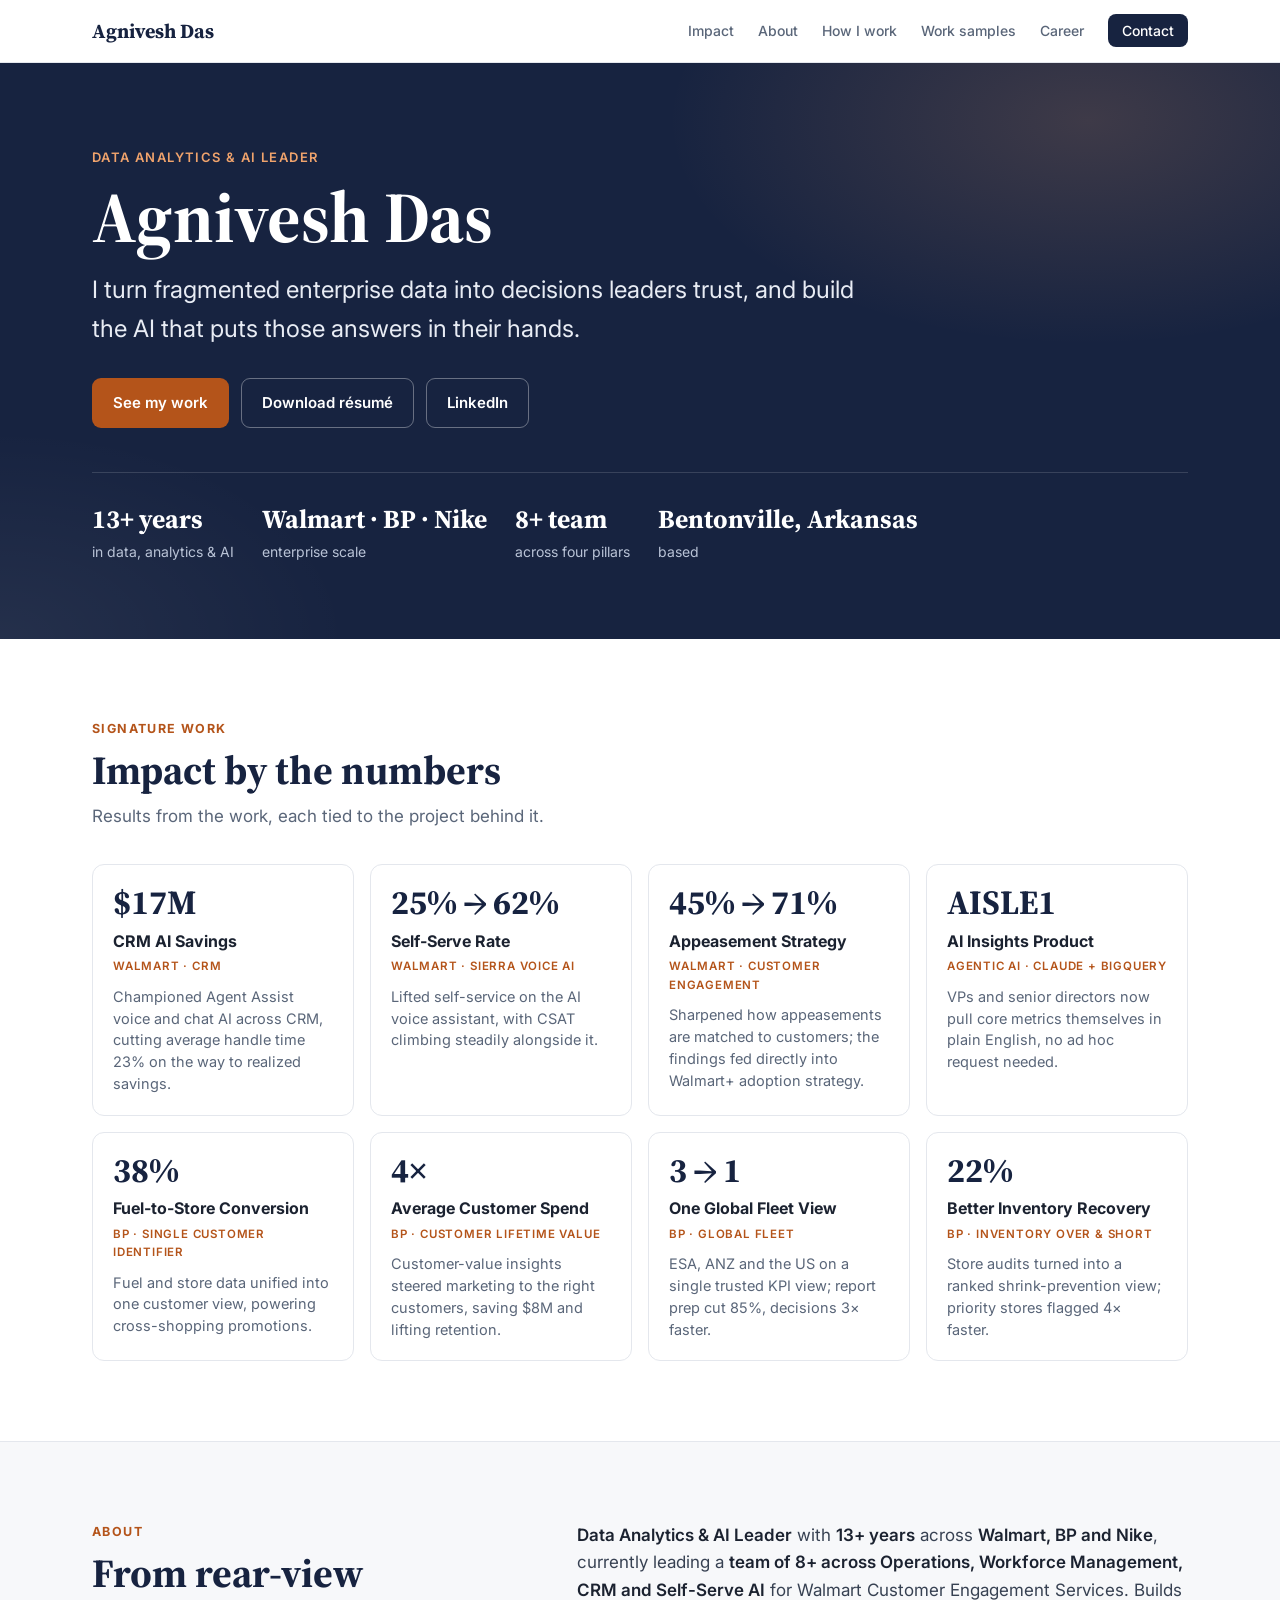
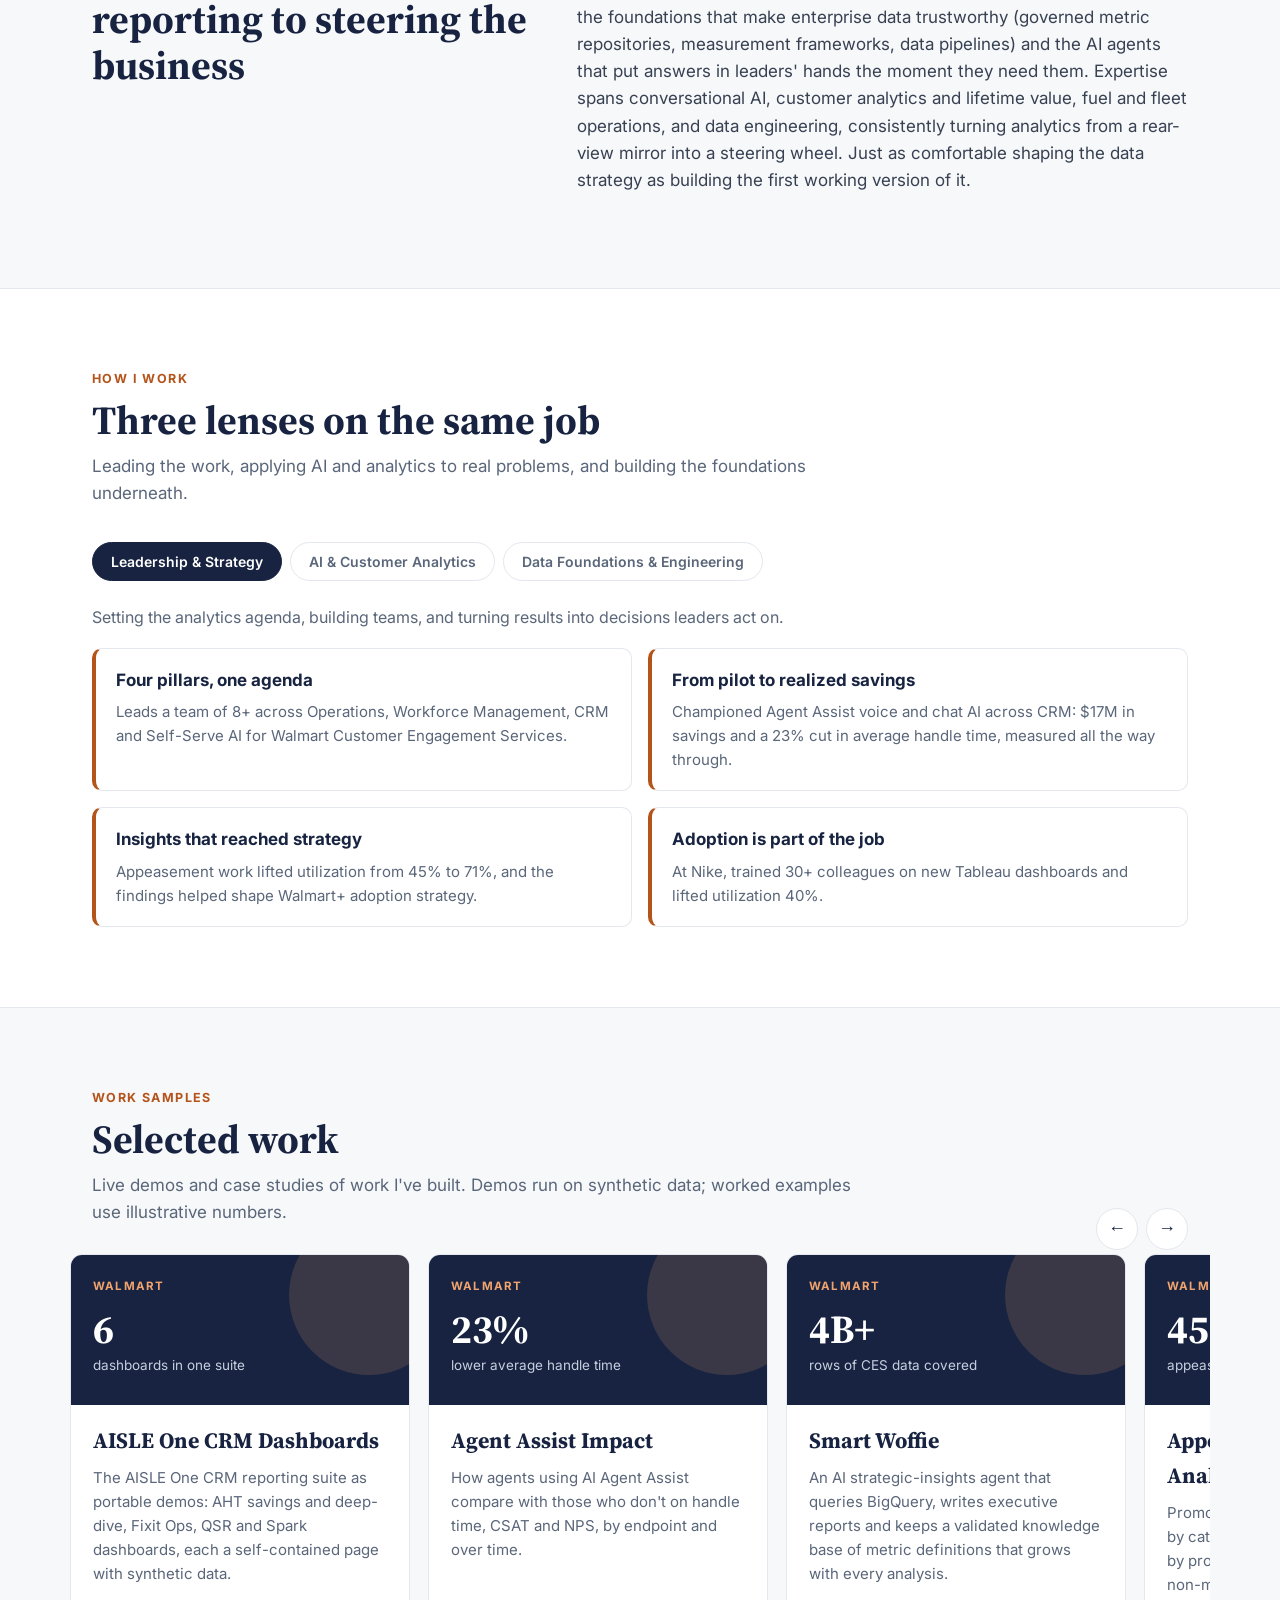
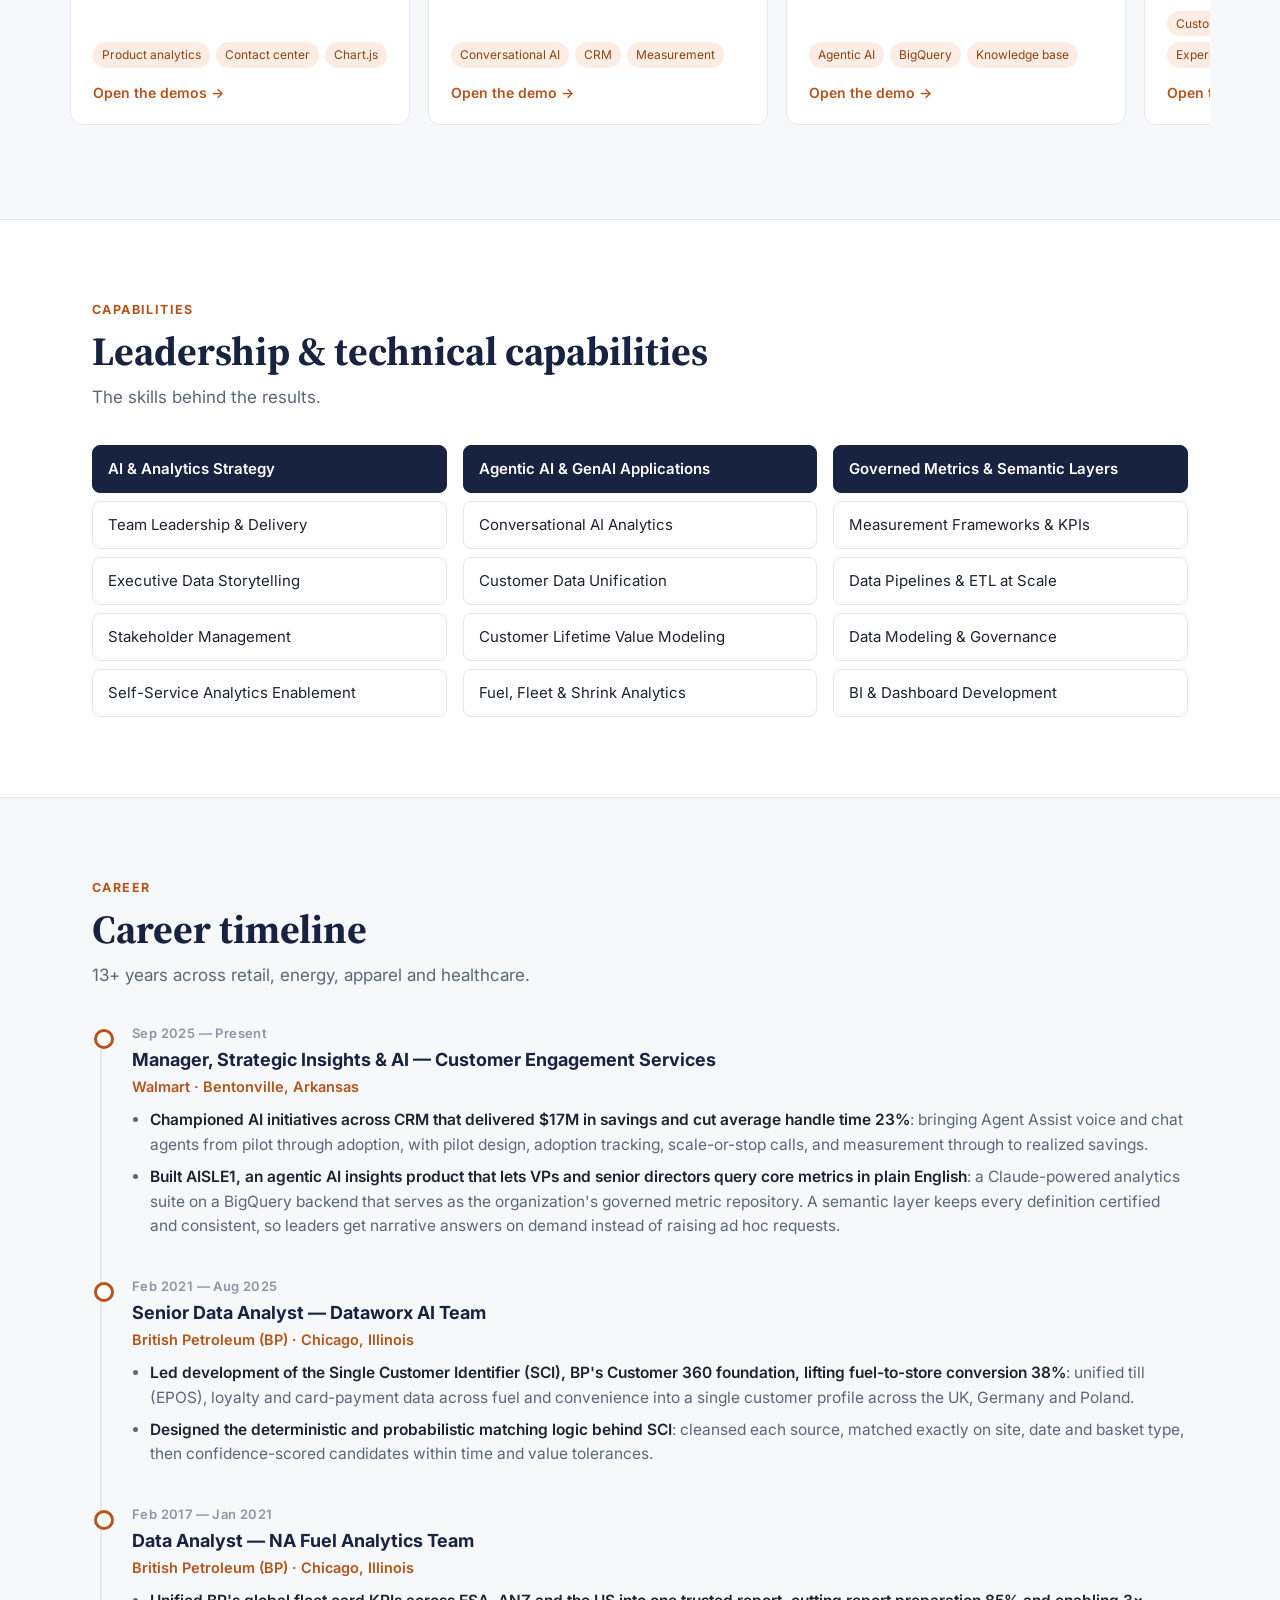
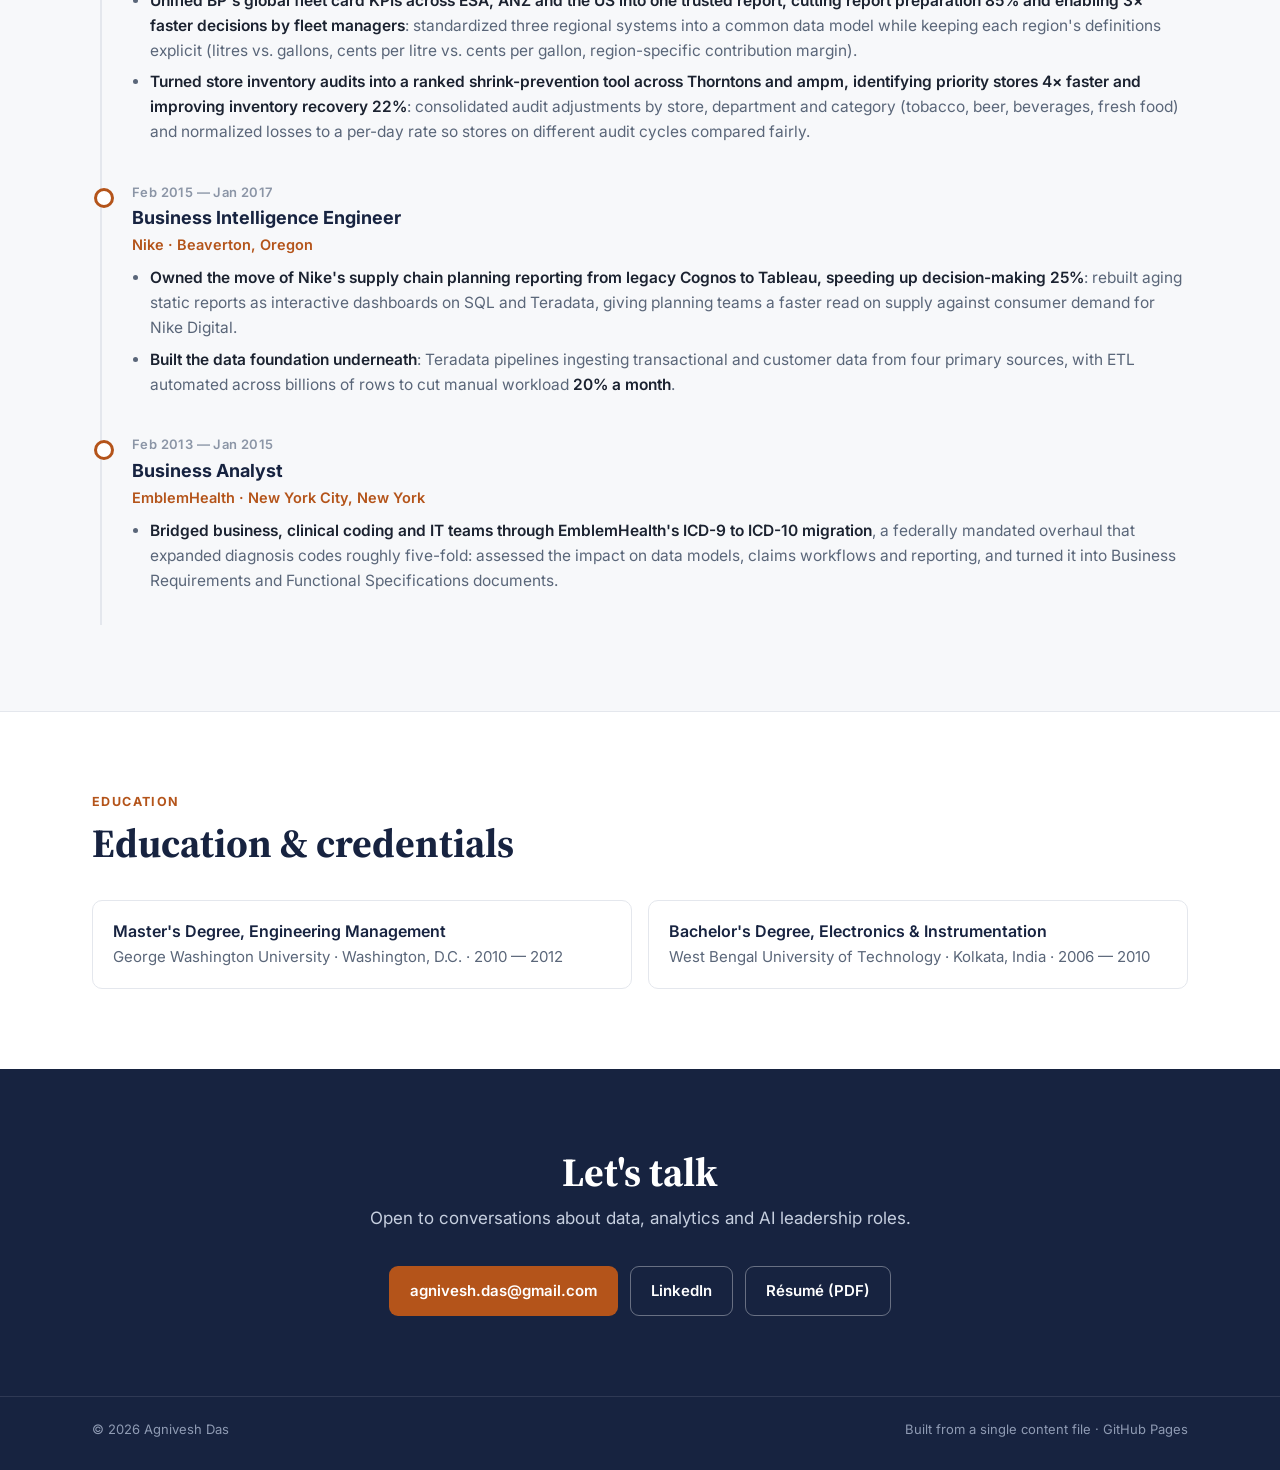
==== commit d4e840f2: "Add Walmart work samples to Selected work Co-Authored-By: Claude Opus 5.5 <noreply@anthropic.com> Cl" ====
--- a/index.html
+++ b/index.html
@@ -351,8 +351,8 @@
     <div class="head-row">
       <div>
         <p class="kicker">Work samples</p>
-        <h2>Case studies</h2>
-        <p class="sub" style="margin-bottom:24px">Projects I've led and built. Worked examples use illustrative numbers; confidential details are left out.</p>
+        <h2>Selected work</h2>
+        <p class="sub" style="margin-bottom:24px">Live demos and case studies of work I've built. Demos run on synthetic data; worked examples use illustrative numbers.</p>
       </div>
       <div class="nav-btns">
         <button class="cbtn" data-scroll="-1" aria-label="Scroll left">←</button>
@@ -362,6 +362,104 @@
     <div class="carousel">
       <div class="viewport" id="samplesViewport">
         <div class="track">
+          
+          <a class="sample" href="https://agnidas31.github.io/AIsleOne-Walmart/">
+            <div class="thumb">
+              <div class="co">Walmart</div>
+              <div class="big">6</div>
+              <div class="bl">dashboards in one suite</div>
+            </div>
+            <div class="sbody">
+              <h3>AISLE One CRM Dashboards</h3>
+              <p>The AISLE One CRM reporting suite as portable demos: AHT savings and deep-dive, Fixit Ops, QSR and Spark dashboards, each a self-contained page with synthetic data.</p>
+              <div class="tags"><span class="tag">Product analytics</span><span class="tag">Contact center</span><span class="tag">Chart.js</span></div>
+              <div class="go">Open the demos →</div>
+            </div>
+          </a>
+          
+          <a class="sample" href="https://agnidas31.github.io/CRM-Analysis-Walmart/">
+            <div class="thumb">
+              <div class="co">Walmart</div>
+              <div class="big">23%</div>
+              <div class="bl">lower average handle time</div>
+            </div>
+            <div class="sbody">
+              <h3>Agent Assist Impact</h3>
+              <p>How agents using AI Agent Assist compare with those who don&#39;t on handle time, CSAT and NPS, by endpoint and over time.</p>
+              <div class="tags"><span class="tag">Conversational AI</span><span class="tag">CRM</span><span class="tag">Measurement</span></div>
+              <div class="go">Open the demo →</div>
+            </div>
+          </a>
+          
+          <a class="sample" href="https://agnidas31.github.io/Smart-Woofie-Walmart/">
+            <div class="thumb">
+              <div class="co">Walmart</div>
+              <div class="big">4B+</div>
+              <div class="bl">rows of CES data covered</div>
+            </div>
+            <div class="sbody">
+              <h3>Smart Woffie</h3>
+              <p>An AI strategic-insights agent that queries BigQuery, writes executive reports and keeps a validated knowledge base of metric definitions that grows with every analysis.</p>
+              <div class="tags"><span class="tag">Agentic AI</span><span class="tag">BigQuery</span><span class="tag">Knowledge base</span></div>
+              <div class="go">Open the demo →</div>
+            </div>
+          </a>
+          
+          <a class="sample" href="https://agnidas31.github.io/Appeasement-Analysis-Walmart/">
+            <div class="thumb">
+              <div class="co">Walmart</div>
+              <div class="big">45% → 71%</div>
+              <div class="bl">appeasement utilization</div>
+            </div>
+            <div class="sbody">
+              <h3>Appeasement &amp; Promo Analysis</h3>
+              <p>Promo-code issuance and redemption by category, GMV lift, diminishing returns by promo size, and Walmart+ versus non-member behavior.</p>
+              <div class="tags"><span class="tag">Customer strategy</span><span class="tag">Walmart+</span><span class="tag">Experimentation</span></div>
+              <div class="go">Open the demo →</div>
+            </div>
+          </a>
+          
+          <a class="sample" href="https://agnidas31.github.io/Agent-Performance-Scorecard-Walmart/">
+            <div class="thumb">
+              <div class="co">Walmart</div>
+              <div class="big">10</div>
+              <div class="bl">KPIs in one weighted score</div>
+            </div>
+            <div class="sbody">
+              <h3>Agent Performance Scorecard</h3>
+              <p>Grades internal and outsourced contact-center agents month by month on quality, productivity and adherence, with every grade traceable to its benchmarks.</p>
+              <div class="tags"><span class="tag">Workforce management</span><span class="tag">KPI design</span><span class="tag">Coaching</span></div>
+              <div class="go">Open the demo →</div>
+            </div>
+          </a>
+          
+          <a class="sample" href="https://agnidas31.github.io/Call-Complexity-Walmart/">
+            <div class="thumb">
+              <div class="co">Walmart</div>
+              <div class="big">6</div>
+              <div class="bl">factors, scored Low / Medium / High</div>
+            </div>
+            <div class="sbody">
+              <h3>Call Complexity Scorecard</h3>
+              <p>Scores every contact on six weighted factors to show which calls are genuinely hard, with drill-downs to individual contacts and recommended actions.</p>
+              <div class="tags"><span class="tag">Contact center</span><span class="tag">Scoring model</span><span class="tag">Operations</span></div>
+              <div class="go">Open the demo →</div>
+            </div>
+          </a>
+          
+          <a class="sample" href="https://agnidas31.github.io/Call-Complexity-vs-SSR-Walmart/">
+            <div class="thumb">
+              <div class="co">Walmart</div>
+              <div class="big">SSR</div>
+              <div class="bl">against call complexity</div>
+            </div>
+            <div class="sbody">
+              <h3>Self-Serve vs. Call Complexity</h3>
+              <p>Where self-service is winning, and where the calls left for agents are getting harder, by workflow and over time.</p>
+              <div class="tags"><span class="tag">Self-serve AI</span><span class="tag">Operations</span><span class="tag">Trend analysis</span></div>
+              <div class="go">Open the demo →</div>
+            </div>
+          </a>
           
           <a class="sample" href="https://agnidas31.github.io/Single-Customer-Identifier-BP/">
             <div class="thumb">
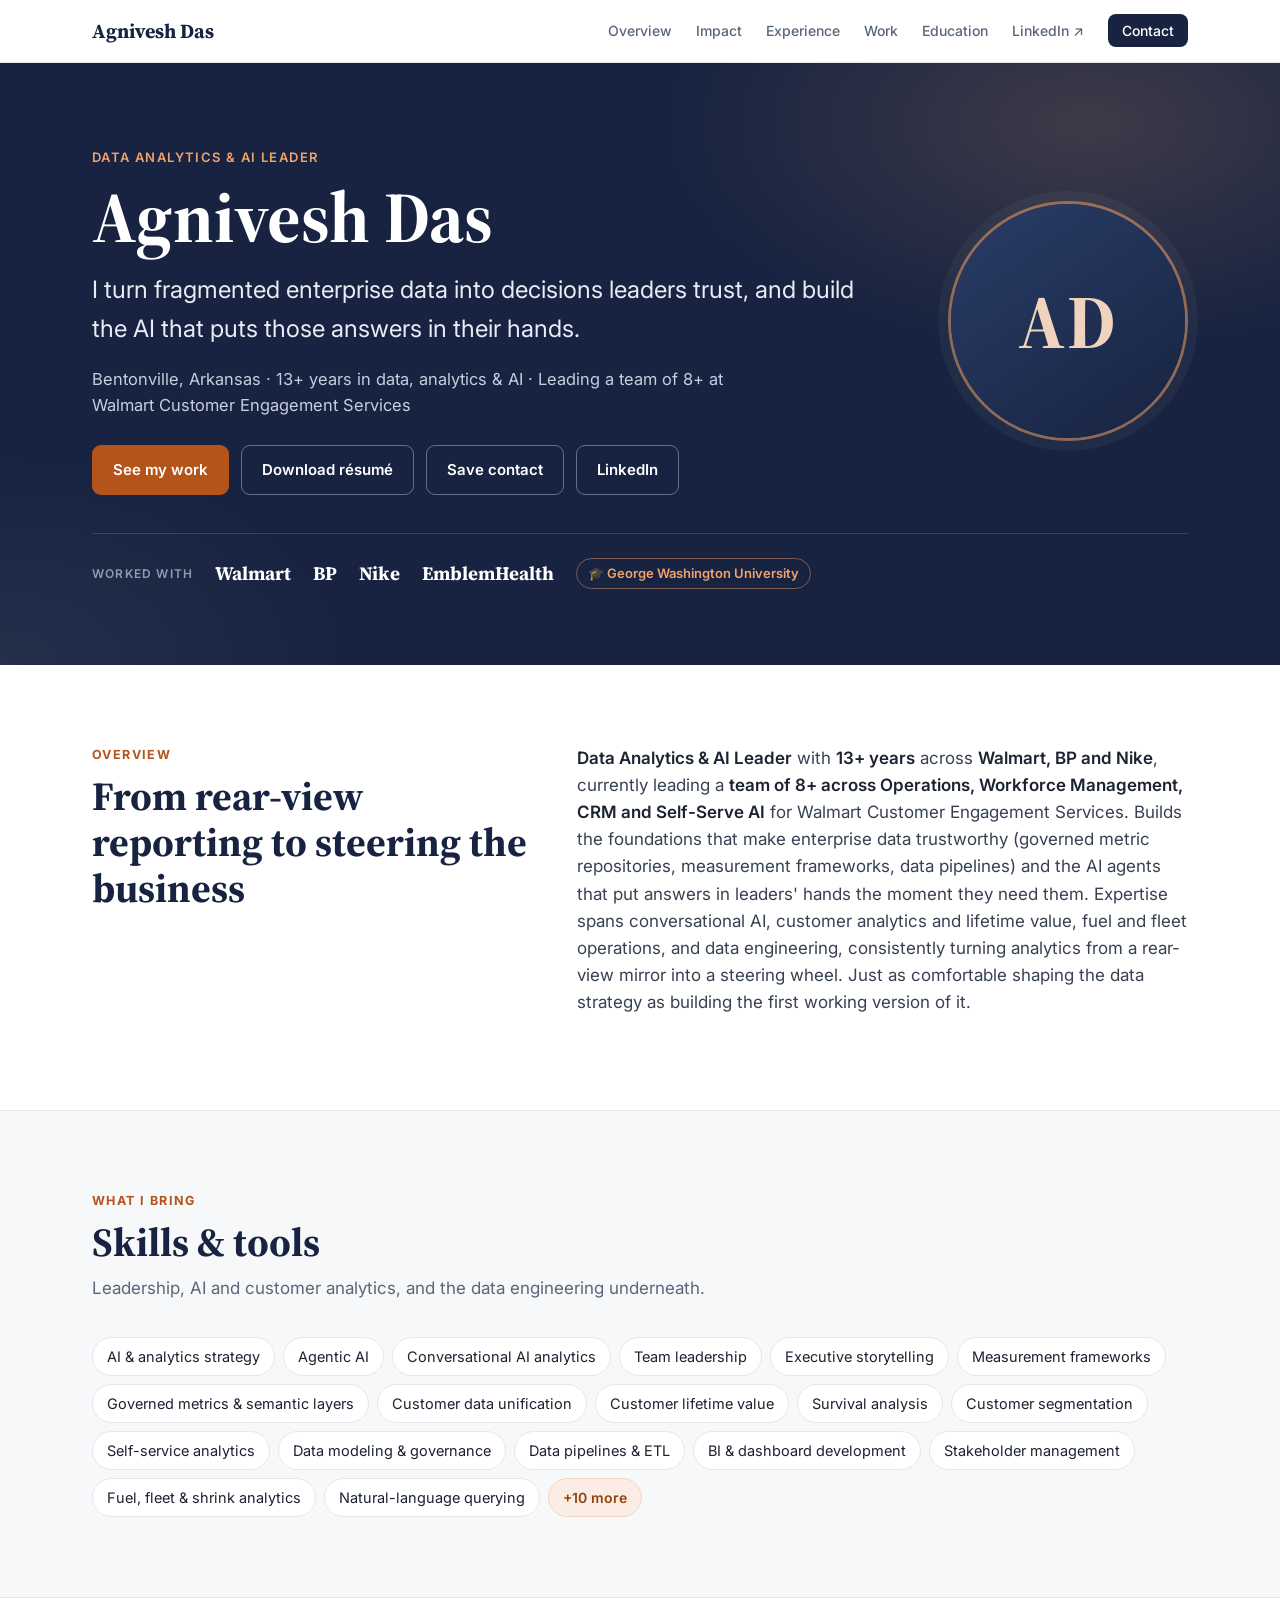
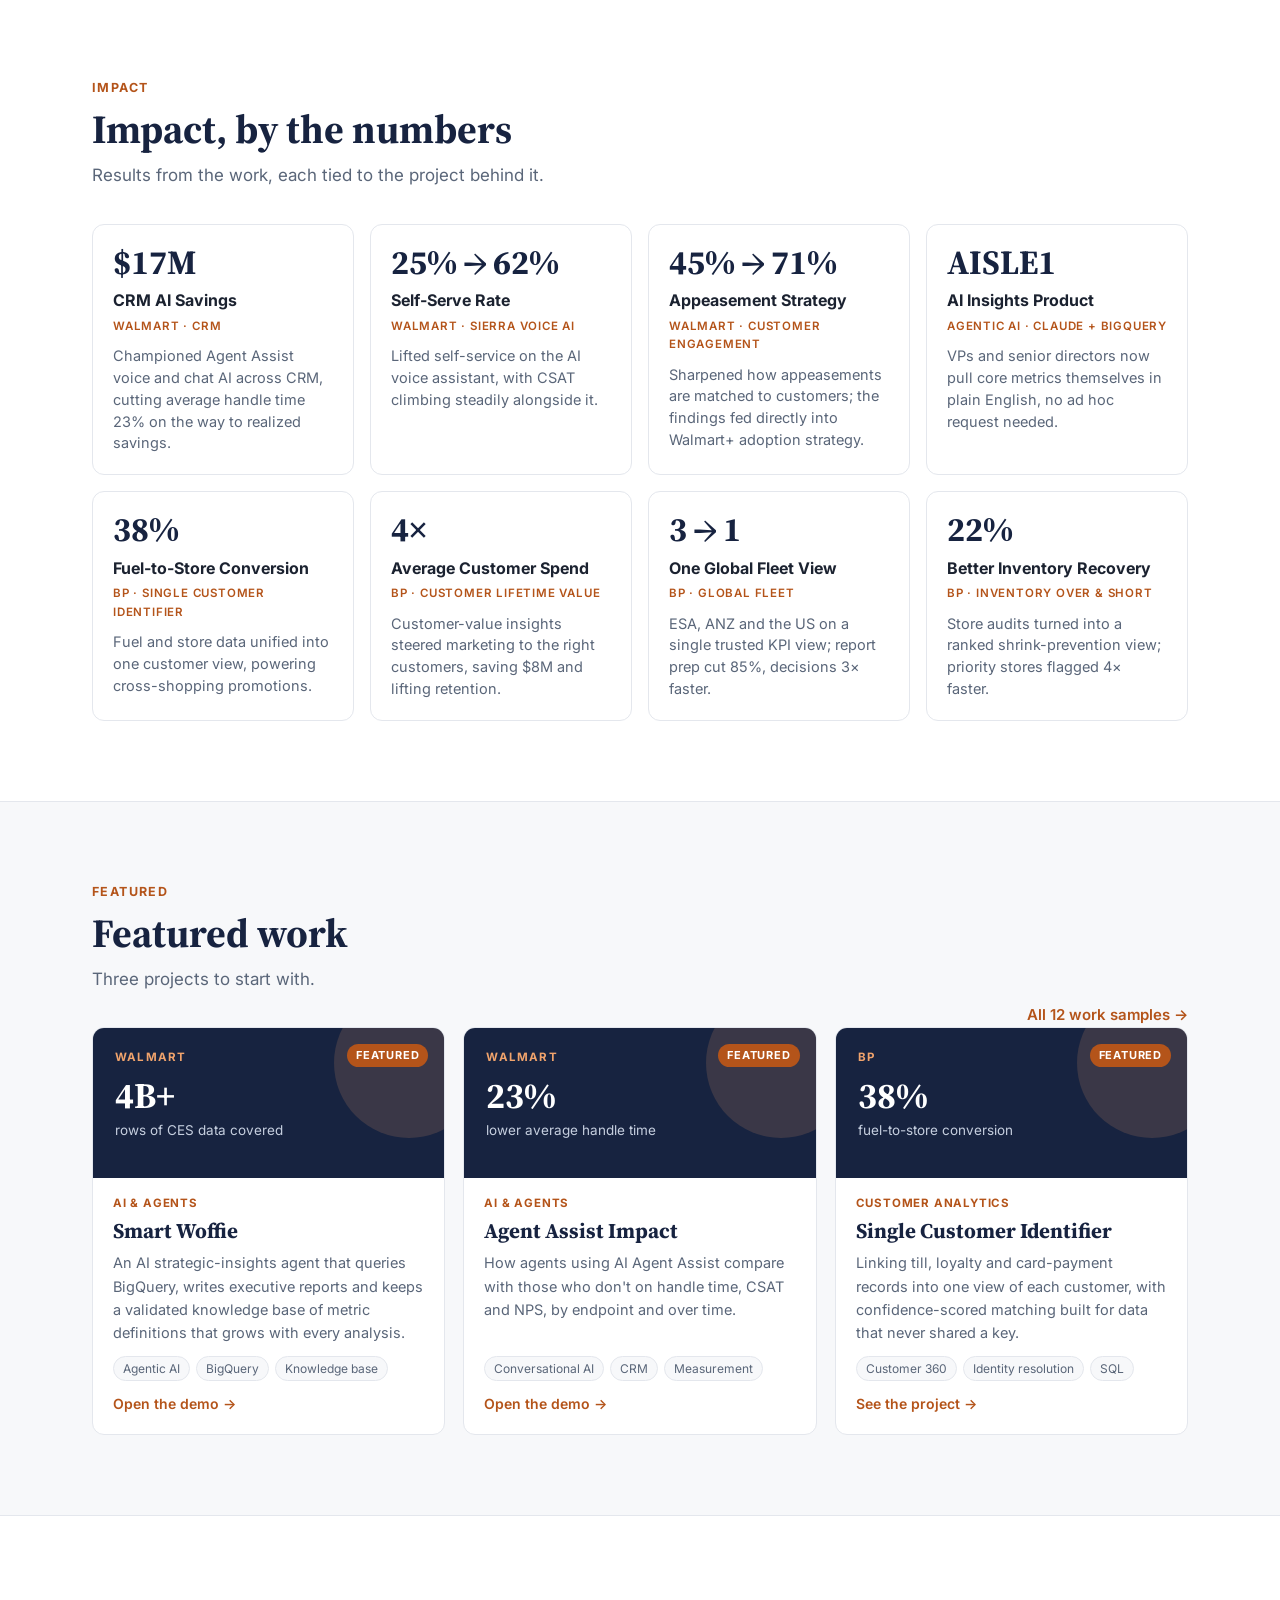
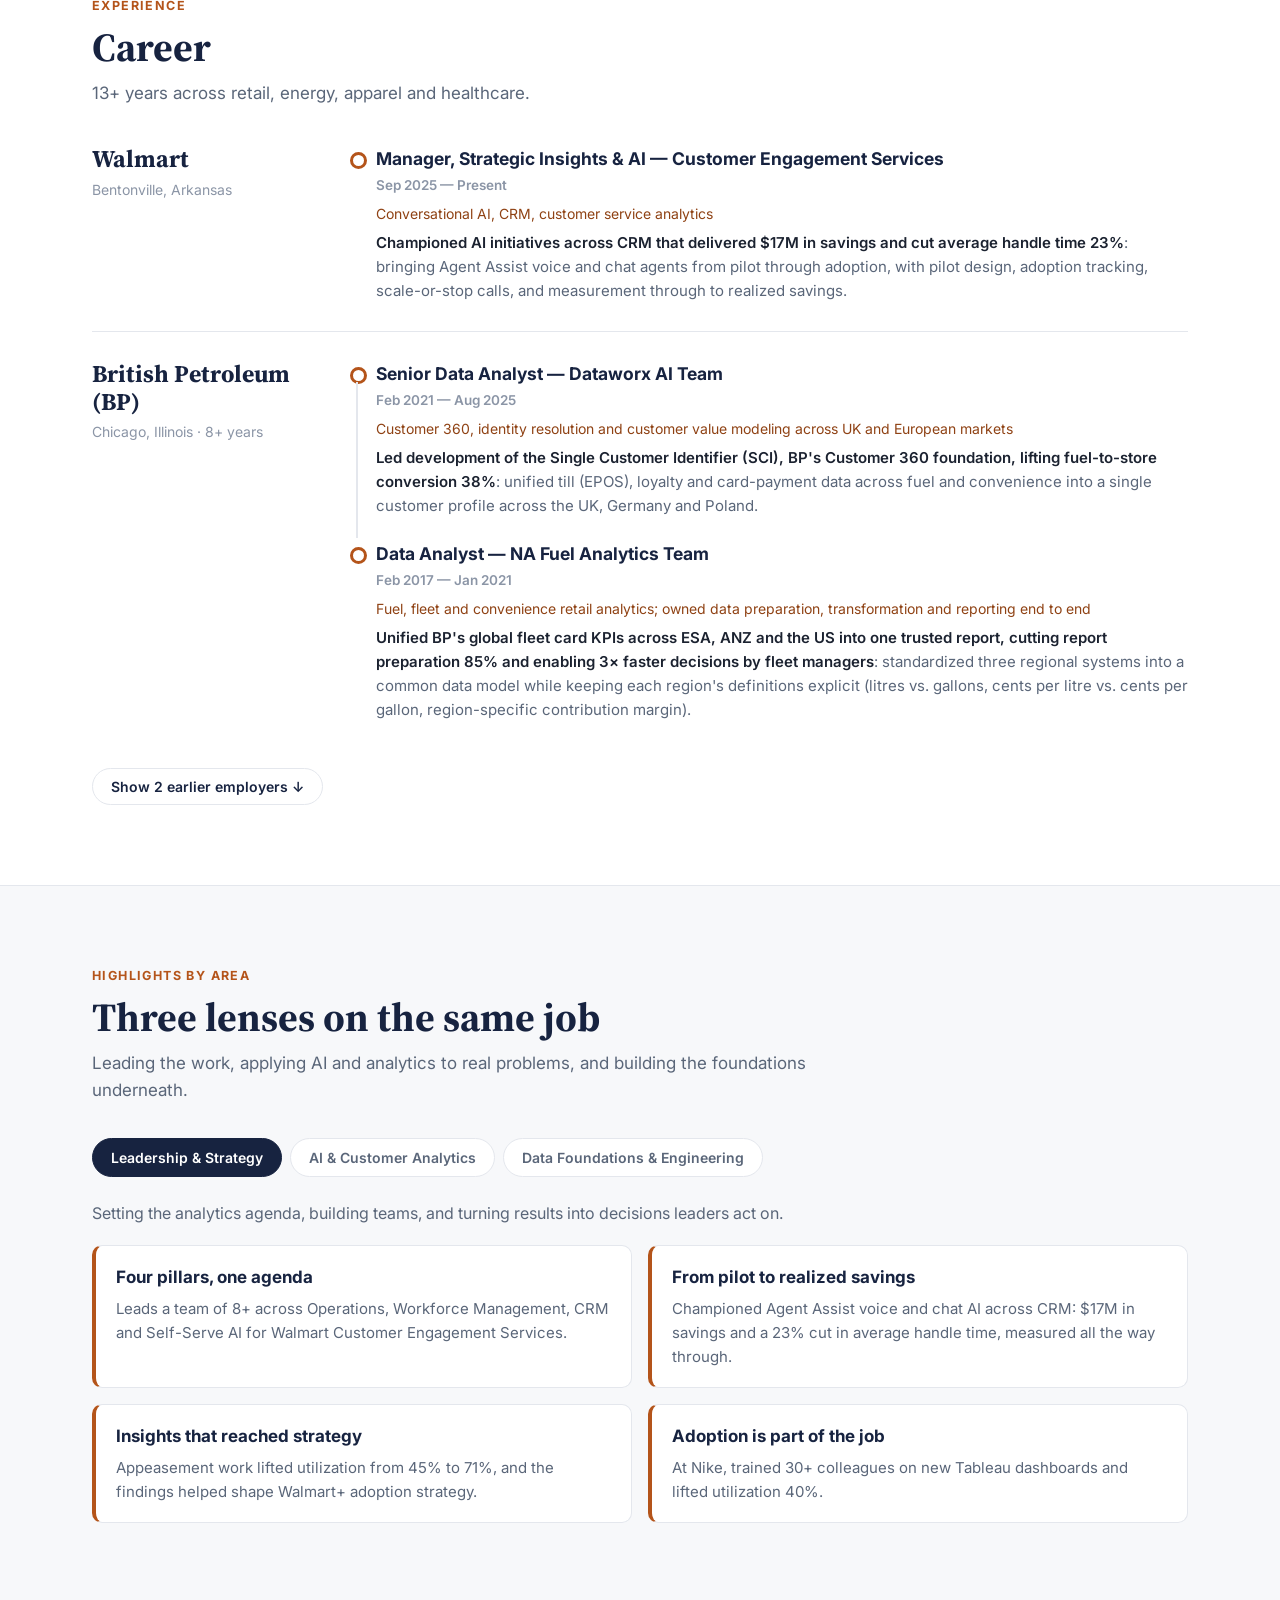
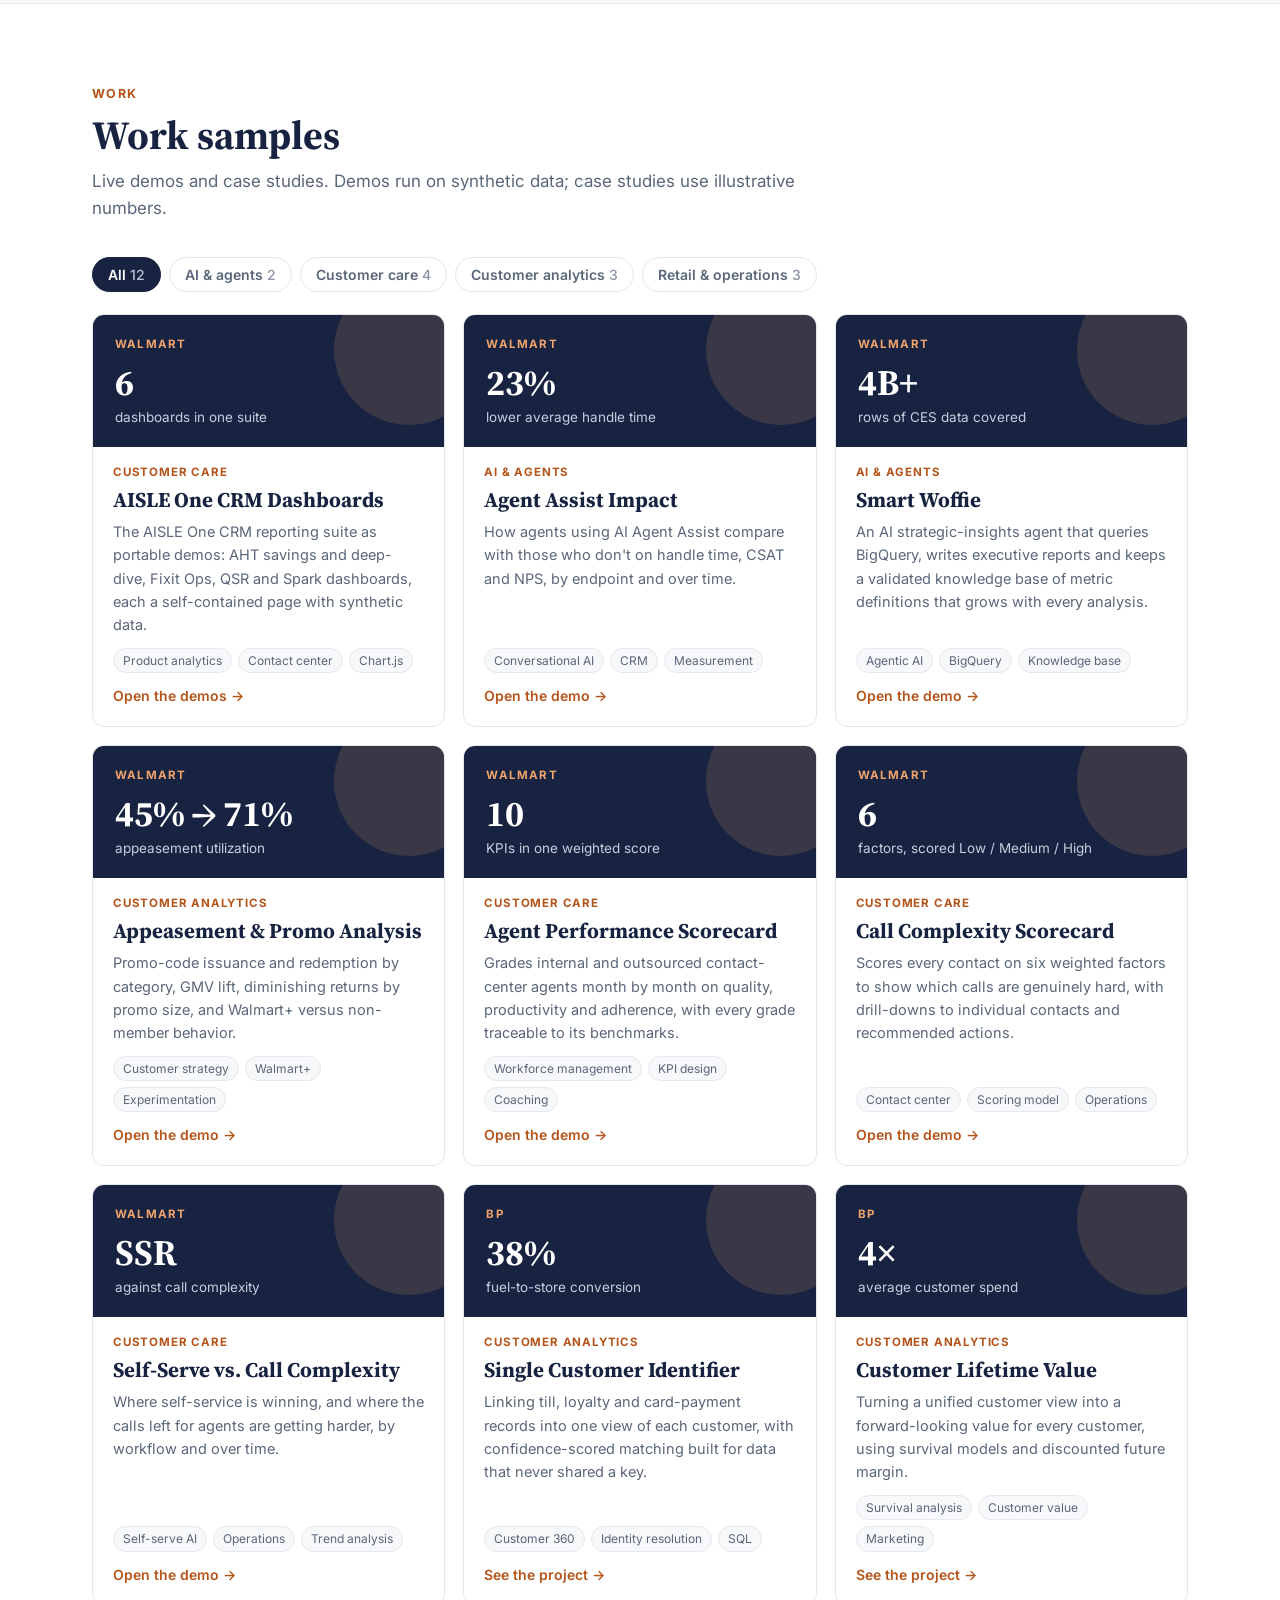
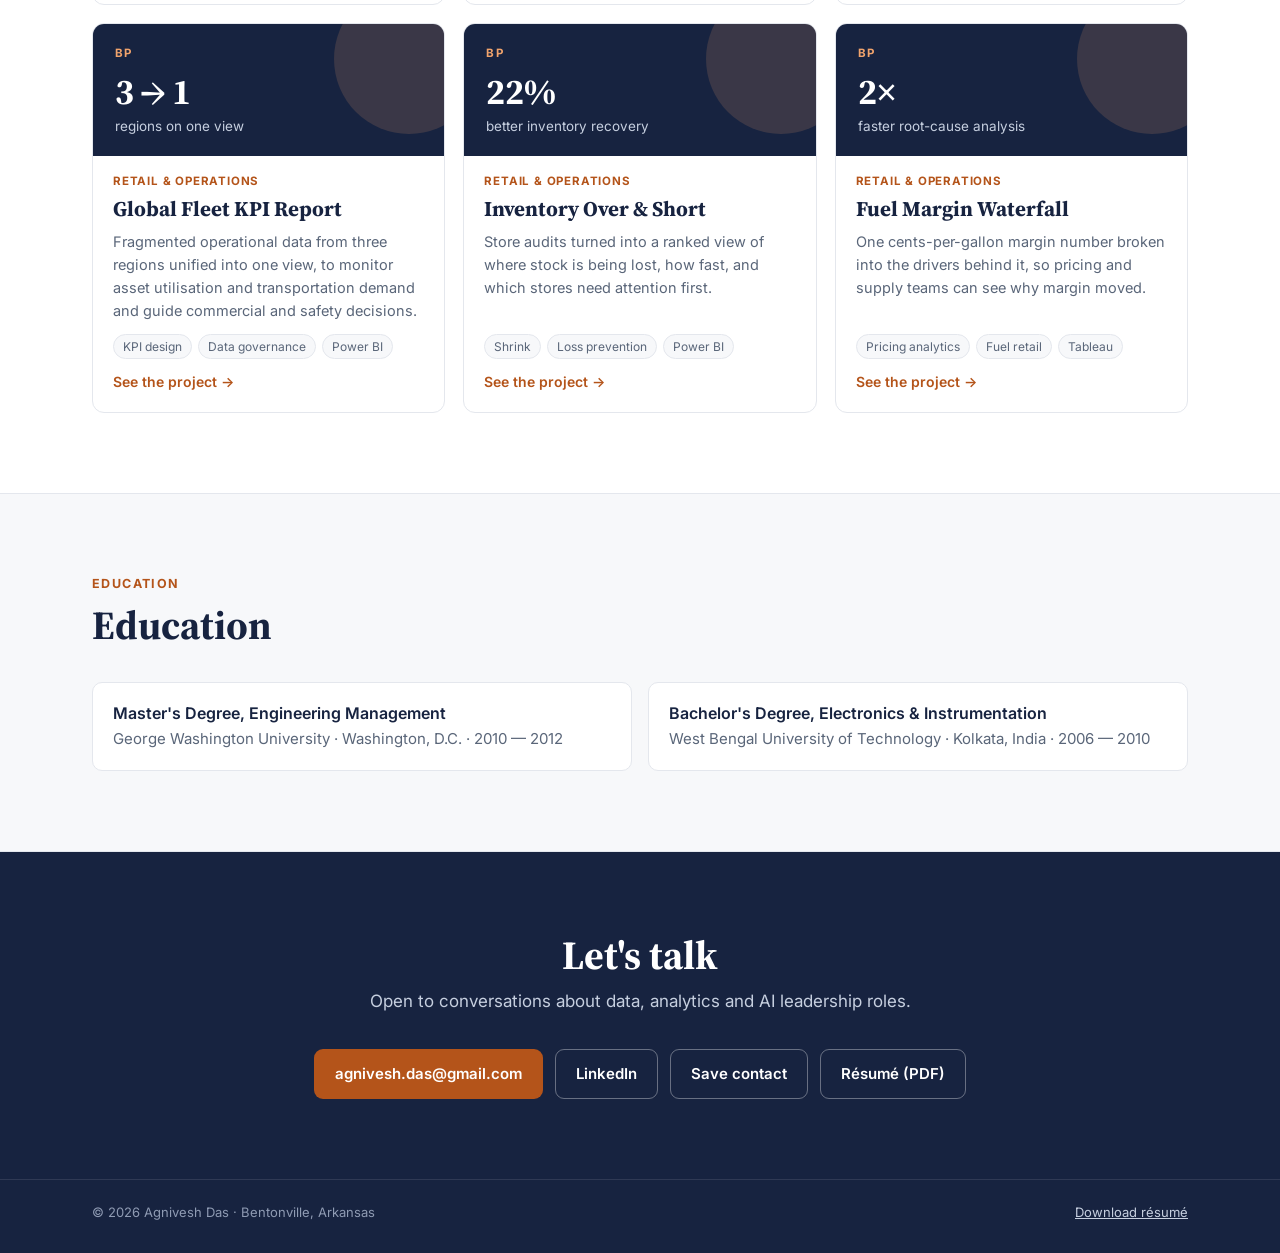
==== commit a991019e: "Restructure homepage: overview, skills, featured, grouped experience, filterable work, save-contact " ====
--- a/index.html
+++ b/index.html
@@ -115,37 +115,6 @@
   .lcard h3 { margin: 0 0 6px; font-size: 17px; color: var(--navy); }
   .lcard p { margin: 0; color: var(--muted); font-size: 15px; }
 
-  /* Carousel */
-  .carousel { position: relative; }
-  .viewport { overflow-x: auto; scroll-snap-type: x mandatory; scrollbar-width: none; margin: 0 -22px; padding: 4px 22px 14px; }
-  .viewport::-webkit-scrollbar { display: none; }
-  .track { display: flex; gap: 18px; }
-  .nav-btns { display: flex; gap: 8px; }
-  .cbtn { width: 42px; height: 42px; border-radius: 50%; border: 1px solid var(--rule); background: #fff; color: var(--navy); font-size: 18px; cursor: pointer; }
-  .cbtn:hover { border-color: var(--navy); }
-  .sample {
-    flex: 0 0 340px; scroll-snap-align: start; background: #fff; border: 1px solid var(--rule); border-radius: var(--radius);
-    overflow: hidden; text-decoration: none; color: inherit; display: flex; flex-direction: column; transition: box-shadow .2s, transform .2s;
-  }
-  .sample:hover { box-shadow: 0 12px 30px rgba(23,35,64,.10); transform: translateY(-3px); }
-  .thumb { background: var(--navy); color: #fff; padding: 22px 22px 20px; position: relative; overflow: hidden; min-height: 150px; }
-  .thumb::after { content: ""; position: absolute; right: -40px; top: -40px; width: 160px; height: 160px; border-radius: 50%; background: rgba(240,163,108,.16); }
-  .thumb .co { font-size: 11.5px; letter-spacing: 1.2px; text-transform: uppercase; color: var(--accent-bright); font-weight: 700; }
-  .thumb .big { font-family: "Source Serif 4", Georgia, serif; font-size: 40px; font-weight: 700; margin-top: 14px; line-height: 1; }
-  .thumb .bl { color: #c6cfdf; font-size: 13.5px; margin-top: 6px; }
-  .sbody { padding: 18px 22px 20px; display: flex; flex-direction: column; flex: 1; }
-  .sbody h3 { font-family: "Source Serif 4", Georgia, serif; font-size: 22px; margin: 0 0 8px; color: var(--navy); }
-  .sbody p { color: var(--muted); font-size: 15px; margin: 0 0 14px; flex: 1; }
-  .tags { display: flex; flex-wrap: wrap; gap: 6px; }
-  .tag { font-size: 12px; background: var(--accent-soft); color: var(--accent-ink); padding: 3px 9px; border-radius: 99px; }
-  .go { margin-top: 14px; font-weight: 600; font-size: 14px; color: var(--accent); }
-
-  /* Capabilities */
-  .caps { display: grid; grid-template-columns: repeat(3, 1fr); gap: 16px; }
-  .capcol { display: flex; flex-direction: column; gap: 8px; }
-  .cap { background: #fff; border: 1px solid var(--rule); border-radius: 8px; padding: 11px 15px; font-size: 15px; }
-  .cap.lead { background: var(--navy); border-color: var(--navy); color: #fff; font-weight: 600; }
-
   /* Timeline */
   .timeline { position: relative; margin-left: 8px; }
   .timeline::before { content: ""; position: absolute; left: 0; top: 6px; bottom: 6px; width: 2px; background: var(--rule); }
@@ -172,18 +141,91 @@
   footer { background: var(--navy); border-top: 1px solid rgba(255,255,255,.1); color: #8f9bb3; font-size: 13px; padding: 22px 0 30px; }
   footer .wrap { display: flex; justify-content: space-between; gap: 12px; flex-wrap: wrap; }
 
+
+  /* Hero layout + photo slot */
+  .hero-grid { display: grid; grid-template-columns: 1fr 260px; gap: 48px; align-items: center; }
+  .hero .intro { font-size: 16.5px; color: #c6cfdf; max-width: 680px; margin: -12px 0 26px; }
+  .photo { width: 240px; height: 240px; border-radius: 50%; overflow: hidden; border: 3px solid rgba(240,163,108,.55); box-shadow: 0 0 0 10px rgba(255,255,255,.04); justify-self: end; }
+  .photo img { width: 100%; height: 100%; object-fit: cover; display: block; }
+  .photo .mono { width: 100%; height: 100%; display: grid; place-items: center; background: linear-gradient(145deg, #2a3d68, #172340); font: 700 76px "Source Serif 4", Georgia, serif; color: #f0d3bd; letter-spacing: 2px; }
+  .worked { display: flex; flex-wrap: wrap; align-items: center; gap: 10px 22px; margin-top: 38px; padding-top: 24px; border-top: 1px solid rgba(255,255,255,.14); }
+  .worked small { color: #8f9bb3; font-size: 12px; letter-spacing: 1.2px; text-transform: uppercase; font-weight: 600; }
+  .worked span { font-family: "Source Serif 4", Georgia, serif; font-weight: 700; font-size: 19px; color: #fff; }
+  .worked .edu-badge { font-family: "Inter", sans-serif; font-size: 13px; font-weight: 600; color: var(--accent-bright); border: 1px solid rgba(240,163,108,.45); padding: 4px 11px; border-radius: 99px; }
+
+  /* What I bring */
+  .skills { display: flex; flex-wrap: wrap; gap: 8px; }
+  .skill { background: #fff; border: 1px solid var(--rule); border-radius: 99px; padding: 7px 14px; font-size: 14.5px; color: var(--ink); }
+  .skill.more { display: none; }
+  .skills.open .skill.more { display: inline-block; }
+  .skill-toggle { background: var(--accent-soft); color: var(--accent-ink); border: 1px solid #f1d6c3; border-radius: 99px; padding: 7px 14px; font: 600 14px "Inter", sans-serif; cursor: pointer; }
+
+  /* Featured + work cards */
+  .fgrid { display: grid; grid-template-columns: repeat(3, 1fr); gap: 18px; }
+  .wgrid { display: grid; grid-template-columns: repeat(3, 1fr); gap: 18px; }
+  .sample { background: #fff; border: 1px solid var(--rule); border-radius: var(--radius); overflow: hidden; text-decoration: none; color: inherit; display: flex; flex-direction: column; transition: box-shadow .2s, transform .2s; }
+  .sample:hover { box-shadow: 0 12px 30px rgba(23,35,64,.10); transform: translateY(-3px); }
+  .sample[hidden] { display: none; }
+  .thumb { background: var(--navy); color: #fff; padding: 20px 22px 18px; position: relative; overflow: hidden; min-height: 132px; }
+  .thumb::after { content: ""; position: absolute; right: -40px; top: -40px; width: 150px; height: 150px; border-radius: 50%; background: rgba(240,163,108,.16); }
+  .thumb .co { font-size: 11.5px; letter-spacing: 1.2px; text-transform: uppercase; color: var(--accent-bright); font-weight: 700; }
+  .thumb .big { font-family: "Source Serif 4", Georgia, serif; font-size: 36px; font-weight: 700; margin-top: 12px; line-height: 1; }
+  .thumb .bl { color: #c6cfdf; font-size: 13.5px; margin-top: 6px; }
+  .feat .thumb { min-height: 150px; }
+  .feat .badge { position: absolute; top: 16px; right: 16px; z-index: 1; font-size: 11px; font-weight: 700; letter-spacing: .8px; text-transform: uppercase; background: var(--accent); color: #fff; padding: 3px 9px; border-radius: 99px; }
+  .sbody { padding: 16px 20px 18px; display: flex; flex-direction: column; flex: 1; }
+  .cat { font-size: 11.5px; font-weight: 700; letter-spacing: .8px; text-transform: uppercase; color: var(--accent); margin-bottom: 6px; }
+  .sbody h3 { font-family: "Source Serif 4", Georgia, serif; font-size: 21px; margin: 0 0 8px; color: var(--navy); line-height: 1.2; }
+  .sbody p { color: var(--muted); font-size: 14.5px; margin: 0 0 12px; flex: 1; }
+  .tags { display: flex; flex-wrap: wrap; gap: 6px; }
+  .tag { font-size: 12px; background: var(--bg-soft); border: 1px solid var(--rule); color: var(--muted); padding: 2px 9px; border-radius: 99px; }
+  .go { margin-top: 12px; font-weight: 600; font-size: 14px; color: var(--accent); }
+  .all-link { font-weight: 600; font-size: 15px; color: var(--accent); text-decoration: none; white-space: nowrap; }
+  .filters { display: flex; flex-wrap: wrap; gap: 8px; margin-bottom: 22px; }
+  .chip { border: 1px solid var(--rule); background: #fff; color: var(--muted); padding: 8px 15px; border-radius: 99px; font: 600 14px "Inter", sans-serif; cursor: pointer; }
+  .chip span { color: var(--faint); font-weight: 500; margin-left: 4px; }
+  .chip[aria-pressed="true"] { background: var(--navy); border-color: var(--navy); color: #fff; }
+  .chip[aria-pressed="true"] span { color: #b9c3d6; }
+  .sub-h { font: 700 13px "Inter", sans-serif; letter-spacing: 1px; text-transform: uppercase; color: var(--faint); margin: 0 0 14px; }
+
+  /* Experience grouped by employer */
+  .emp { display: grid; grid-template-columns: 230px 1fr; gap: 28px; padding: 28px 0; border-top: 1px solid var(--rule); }
+  .emp:first-of-type { border-top: 0; padding-top: 4px; }
+  .emp[hidden] { display: none; }
+  .emp-name { font-family: "Source Serif 4", Georgia, serif; font-size: 24px; font-weight: 700; color: var(--navy); line-height: 1.15; }
+  .emp-meta { color: var(--faint); font-size: 14px; margin-top: 6px; }
+  .role { position: relative; padding: 0 0 22px 26px; }
+  .role:last-child { padding-bottom: 0; }
+  .role::before { content: ""; position: absolute; left: 0; top: 7px; width: 11px; height: 11px; border-radius: 50%; border: 3px solid var(--accent); background: #fff; }
+  .role::after { content: ""; position: absolute; left: 6px; top: 22px; bottom: 2px; width: 2px; background: var(--rule); }
+  .role:last-child::after { display: none; }
+  .role h3 { margin: 0; font-size: 17.5px; color: var(--navy); }
+  .role .when { font-size: 13.5px; color: var(--faint); font-weight: 600; margin-top: 2px; }
+  .role .ctx { color: var(--accent-ink); font-size: 14px; margin-top: 6px; }
+  .role p { color: var(--muted); font-size: 15px; margin: 6px 0 0; }
+  .role p b { color: var(--ink); font-weight: 600; }
+  .more-roles { margin-top: 18px; background: #fff; border: 1px solid var(--rule); border-radius: 99px; padding: 9px 18px; font: 600 14px "Inter", sans-serif; color: var(--navy); cursor: pointer; }
+  .more-roles:hover { border-color: var(--navy); }
+
   @media (max-width: 980px) {
     .impact { grid-template-columns: repeat(2, 1fr); }
     .about { grid-template-columns: 1fr; gap: 10px; }
+    .fgrid, .wgrid { grid-template-columns: repeat(2, 1fr); }
+    .hero-grid { grid-template-columns: 1fr 190px; gap: 28px; }
+    .photo { width: 180px; height: 180px; } .photo .mono { font-size: 58px; }
+    .nav ul { gap: 16px; }
   }
   @media (max-width: 760px) {
     .nav ul { display: none; }
     .menu-btn { display: block; }
-    .hero .wrap { padding-top: 56px; padding-bottom: 54px; }
+    .hero .wrap { padding-top: 44px; padding-bottom: 50px; }
+    .hero-grid { grid-template-columns: 1fr; }
+    .photo { order: -1; justify-self: start; width: 112px; height: 112px; border-width: 2px; } .photo .mono { font-size: 38px; }
     section { padding: 58px 0; }
-    .impact, .lgrid, .caps, .edu { grid-template-columns: 1fr; }
-    .sample { flex-basis: 84%; }
-    .nav-btns { display: none; }
+    .impact, .lgrid, .edu, .fgrid, .wgrid { grid-template-columns: 1fr; }
+    .emp { grid-template-columns: 1fr; gap: 14px; }
+    .head-row { flex-direction: column; align-items: flex-start; gap: 0; }
+    .head-row .all-link { margin: -18px 0 22px; }
   }
 </style>
 </head>
@@ -194,416 +236,396 @@
   <div class="wrap">
     <a class="brand" href="#top">Agnivesh Das</a>
     <ul>
+      <li><a href="#overview">Overview</a></li>
       <li><a href="#impact">Impact</a></li>
-      <li><a href="#about">About</a></li>
-      <li><a href="#lenses">How I work</a></li>
-      <li><a href="#samples">Work samples</a></li>
-      <li><a href="#career">Career</a></li>
+      <li><a href="#experience">Experience</a></li>
+      <li><a href="#work">Work</a></li>
+      <li><a href="#education">Education</a></li>
+      <li><a href="https://www.linkedin.com/in/agnivesh-das/" target="_blank" rel="noopener">LinkedIn ↗</a></li>
       <li><a class="pill" href="#contact">Contact</a></li>
     </ul>
     <button class="menu-btn" id="menuBtn" aria-label="Open menu" aria-expanded="false"><span></span><span></span><span></span></button>
   </div>
   <div class="mobile-panel" id="mobilePanel">
-    <a href="#impact">Impact</a><a href="#about">About</a><a href="#lenses">How I work</a>
-    <a href="#samples">Work samples</a><a href="#career">Career</a><a href="#contact">Contact</a>
+    <a href="#overview">Overview</a><a href="#impact">Impact</a><a href="#experience">Experience</a>
+    <a href="#work">Work</a><a href="#education">Education</a><a href="#contact">Contact</a>
+    <a href="https://www.linkedin.com/in/agnivesh-das/" target="_blank" rel="noopener">LinkedIn ↗</a>
   </div>
 </nav>
 
+<!-- 1. Hero -->
 <header class="hero" id="top">
-  <div class="wrap">
-    <div class="eyebrow">Data Analytics &amp; AI Leader</div>
-    <h1>Agnivesh Das</h1>
-    <p class="line">I turn fragmented enterprise data into decisions leaders trust, and build the AI that puts those answers in their hands.</p>
-    <div class="cta">
-      <a class="btn primary" href="#samples">See my work</a>
-      <a class="btn light" href="Agnivesh_Das_Resume.pdf" download>Download résumé</a>
-      <a class="btn light" href="https://www.linkedin.com/in/agnivesh-das/" target="_blank" rel="noopener">LinkedIn</a>
-    </div>
-    <div class="facts">
-      <div><b>13+ years</b>in data, analytics & AI</div>
-      <div><b>Walmart · BP · Nike</b>enterprise scale</div>
-      <div><b>8+ team</b>across four pillars</div>
-      <div><b>Bentonville, Arkansas</b>based</div>
-    </div>
+  <div class="wrap hero-grid" style="padding-bottom:0">
+    <div>
+      <div class="eyebrow">Data Analytics &amp; AI Leader</div>
+      <h1>Agnivesh Das</h1>
+      <p class="line">I turn fragmented enterprise data into decisions leaders trust, and build the AI that puts those answers in their hands.</p>
+      <p class="intro">Bentonville, Arkansas · 13+ years in data, analytics &amp; AI · Leading a team of 8+ at Walmart Customer Engagement Services</p>
+      <div class="cta">
+        <a class="btn primary" href="#work">See my work</a>
+        <a class="btn light" href="Agnivesh_Das_Resume.pdf" download>Download résumé</a>
+        <a class="btn light" href="Agnivesh_Das.vcf" download>Save contact</a>
+        <a class="btn light" href="https://www.linkedin.com/in/agnivesh-das/" target="_blank" rel="noopener">LinkedIn</a>
+      </div>
+    </div>
+    <div class="photo"><div class="mono" aria-label="Agnivesh Das">AD</div></div>
+  </div>
+  <div class="wrap" style="padding-top:0">
+    <div class="worked"><small>Worked with</small><span>Walmart</span><span>BP</span><span>Nike</span><span>EmblemHealth</span><em class="edu-badge" style="font-style:normal">🎓 George Washington University</em></div>
   </div>
 </header>
 
+<!-- 2. Overview -->
+<section id="overview">
+  <div class="wrap about">
+    <div>
+      <p class="kicker">Overview</p>
+      <h2>From rear-view reporting to steering the business</h2>
+    </div>
+    <div><p><b>Data Analytics & AI Leader</b> with <b>13+ years</b> across <b>Walmart, BP and Nike</b>, currently leading a <b>team of 8+ across Operations, Workforce Management, CRM and Self-Serve AI</b> for Walmart Customer Engagement Services. Builds the foundations that make enterprise data trustworthy (governed metric repositories, measurement frameworks, data pipelines) and the AI agents that put answers in leaders' hands the moment they need them. Expertise spans conversational AI, customer analytics and lifetime value, fuel and fleet operations, and data engineering, consistently turning analytics from a rear-view mirror into a steering wheel. Just as comfortable shaping the data strategy as building the first working version of it.</p></div>
+  </div>
+</section>
+
+<!-- 3. What I bring -->
+<section class="soft" id="skills">
+  <div class="wrap">
+    <p class="kicker">What I bring</p>
+    <h2>Skills &amp; tools</h2>
+    <p class="sub">Leadership, AI and customer analytics, and the data engineering underneath.</p>
+    <div class="skills" id="skills-list">
+      <span class="skill">AI &amp; analytics strategy</span><span class="skill">Agentic AI</span><span class="skill">Conversational AI analytics</span><span class="skill">Team leadership</span><span class="skill">Executive storytelling</span><span class="skill">Measurement frameworks</span><span class="skill">Governed metrics &amp; semantic layers</span><span class="skill">Customer data unification</span><span class="skill">Customer lifetime value</span><span class="skill">Survival analysis</span><span class="skill">Customer segmentation</span><span class="skill">Self-service analytics</span><span class="skill">Data modeling &amp; governance</span><span class="skill">Data pipelines &amp; ETL</span><span class="skill">BI &amp; dashboard development</span><span class="skill">Stakeholder management</span><span class="skill">Fuel, fleet &amp; shrink analytics</span><span class="skill">Natural-language querying</span><span class="skill more">SQL</span><span class="skill more">Python</span><span class="skill more">PySpark</span><span class="skill more">BigQuery</span><span class="skill more">AWS</span><span class="skill more">Teradata</span><span class="skill more">Palantir Foundry</span><span class="skill more">Tableau</span><span class="skill more">Power BI</span><span class="skill more">Claude</span>
+      <button class="skill-toggle" id="skillsBtn" aria-expanded="false">+10 more</button>
+    </div>
+  </div>
+</section>
+
+<!-- 4. Impact -->
 <section id="impact">
   <div class="wrap">
-    <p class="kicker">Signature work</p>
-    <h2>Impact by the numbers</h2>
+    <p class="kicker">Impact</p>
+    <h2>Impact, by the numbers</h2>
     <p class="sub">Results from the work, each tied to the project behind it.</p>
     <div class="impact">
       
-      <div class="icard">
-        <div class="m">$17M</div>
-        <div class="l">CRM AI Savings</div>
-        <div class="t">Walmart · CRM</div>
-        <div class="d">Championed Agent Assist voice and chat AI across CRM, cutting average handle time 23% on the way to realized savings.</div>
+      <div class="icard"><div class="m">$17M</div><div class="l">CRM AI Savings</div><div class="t">Walmart · CRM</div><div class="d">Championed Agent Assist voice and chat AI across CRM, cutting average handle time 23% on the way to realized savings.</div></div>
+      
+      <div class="icard"><div class="m">25% → 62%</div><div class="l">Self-Serve Rate</div><div class="t">Walmart · Sierra Voice AI</div><div class="d">Lifted self-service on the AI voice assistant, with CSAT climbing steadily alongside it.</div></div>
+      
+      <div class="icard"><div class="m">45% → 71%</div><div class="l">Appeasement Strategy</div><div class="t">Walmart · Customer Engagement</div><div class="d">Sharpened how appeasements are matched to customers; the findings fed directly into Walmart+ adoption strategy.</div></div>
+      
+      <div class="icard"><div class="m">AISLE1</div><div class="l">AI Insights Product</div><div class="t">Agentic AI · Claude + BigQuery</div><div class="d">VPs and senior directors now pull core metrics themselves in plain English, no ad hoc request needed.</div></div>
+      
+      <div class="icard"><div class="m">38%</div><div class="l">Fuel-to-Store Conversion</div><div class="t">BP · Single Customer Identifier</div><div class="d">Fuel and store data unified into one customer view, powering cross-shopping promotions.</div></div>
+      
+      <div class="icard"><div class="m">4×</div><div class="l">Average Customer Spend</div><div class="t">BP · Customer Lifetime Value</div><div class="d">Customer-value insights steered marketing to the right customers, saving $8M and lifting retention.</div></div>
+      
+      <div class="icard"><div class="m">3 → 1</div><div class="l">One Global Fleet View</div><div class="t">BP · Global Fleet</div><div class="d">ESA, ANZ and the US on a single trusted KPI view; report prep cut 85%, decisions 3× faster.</div></div>
+      
+      <div class="icard"><div class="m">22%</div><div class="l">Better Inventory Recovery</div><div class="t">BP · Inventory Over &amp; Short</div><div class="d">Store audits turned into a ranked shrink-prevention view; priority stores flagged 4× faster.</div></div>
+      
+    </div>
+  </div>
+</section>
+
+
+
+<!-- 5. Featured -->
+<section class="soft" id="featured">
+  <div class="wrap">
+    <div class="head-row">
+      <div><p class="kicker">Featured</p><h2>Featured work</h2><p class="sub">Three projects to start with.</p></div>
+      <a class="all-link" href="#work">All 12 work samples →</a>
+    </div>
+    <div class="fgrid"><a class="sample feat" href="https://agnidas31.github.io/Smart-Woofie-Walmart/" data-cat="AI &amp; agents">
+  <div class="thumb"><span class="badge">Featured</span>
+    <div class="co">Walmart</div><div class="big">4B+</div><div class="bl">rows of CES data covered</div>
+  </div>
+  <div class="sbody">
+    <div class="cat">AI &amp; agents</div>
+    <h3>Smart Woffie</h3>
+    <p>An AI strategic-insights agent that queries BigQuery, writes executive reports and keeps a validated knowledge base of metric definitions that grows with every analysis.</p>
+    <div class="tags"><span class="tag">Agentic AI</span><span class="tag">BigQuery</span><span class="tag">Knowledge base</span></div>
+    <div class="go">Open the demo →</div>
+  </div>
+</a><a class="sample feat" href="https://agnidas31.github.io/CRM-Analysis-Walmart/" data-cat="AI &amp; agents">
+  <div class="thumb"><span class="badge">Featured</span>
+    <div class="co">Walmart</div><div class="big">23%</div><div class="bl">lower average handle time</div>
+  </div>
+  <div class="sbody">
+    <div class="cat">AI &amp; agents</div>
+    <h3>Agent Assist Impact</h3>
+    <p>How agents using AI Agent Assist compare with those who don&#39;t on handle time, CSAT and NPS, by endpoint and over time.</p>
+    <div class="tags"><span class="tag">Conversational AI</span><span class="tag">CRM</span><span class="tag">Measurement</span></div>
+    <div class="go">Open the demo →</div>
+  </div>
+</a><a class="sample feat" href="https://agnidas31.github.io/Single-Customer-Identifier-BP/" data-cat="Customer analytics">
+  <div class="thumb"><span class="badge">Featured</span>
+    <div class="co">BP</div><div class="big">38%</div><div class="bl">fuel-to-store conversion</div>
+  </div>
+  <div class="sbody">
+    <div class="cat">Customer analytics</div>
+    <h3>Single Customer Identifier</h3>
+    <p>Linking till, loyalty and card-payment records into one view of each customer, with confidence-scored matching built for data that never shared a key.</p>
+    <div class="tags"><span class="tag">Customer 360</span><span class="tag">Identity resolution</span><span class="tag">SQL</span></div>
+    <div class="go">See the project →</div>
+  </div>
+</a></div>
+  </div>
+</section>
+
+<!-- 6. Experience -->
+<section id="experience">
+  <div class="wrap">
+    <p class="kicker">Experience</p>
+    <h2>Career</h2>
+    <p class="sub">13+ years across retail, energy, apparel and healthcare.</p>
+    
+    <div class="emp">
+      <div><div class="emp-name">Walmart</div><div class="emp-meta">Bentonville, Arkansas</div></div>
+      <div>
+        
+        <div class="role">
+          <h3>Manager, Strategic Insights &amp; AI — Customer Engagement Services</h3>
+          <div class="when">Sep 2025 — Present</div>
+          <div class="ctx">Conversational AI, CRM, customer service analytics</div>
+          <p><b>Championed AI initiatives across CRM that delivered $17M in savings and cut average handle time 23%</b>: bringing Agent Assist voice and chat agents from pilot through adoption, with pilot design, adoption tracking, scale-or-stop calls, and measurement through to realized savings.</p>
+        </div>
+        
       </div>
-      
-      <div class="icard">
-        <div class="m">25% → 62%</div>
-        <div class="l">Self-Serve Rate</div>
-        <div class="t">Walmart · Sierra Voice AI</div>
-        <div class="d">Lifted self-service on the AI voice assistant, with CSAT climbing steadily alongside it.</div>
+    </div>
+    
+    <div class="emp">
+      <div><div class="emp-name">British Petroleum (BP)</div><div class="emp-meta">Chicago, Illinois · 8+ years</div></div>
+      <div>
+        
+        <div class="role">
+          <h3>Senior Data Analyst — Dataworx AI Team</h3>
+          <div class="when">Feb 2021 — Aug 2025</div>
+          <div class="ctx">Customer 360, identity resolution and customer value modeling across UK and European markets</div>
+          <p><b>Led development of the Single Customer Identifier (SCI), BP's Customer 360 foundation, lifting fuel-to-store conversion 38%</b>: unified till (EPOS), loyalty and card-payment data across fuel and convenience into a single customer profile across the UK, Germany and Poland.</p>
+        </div>
+        
+        <div class="role">
+          <h3>Data Analyst — NA Fuel Analytics Team</h3>
+          <div class="when">Feb 2017 — Jan 2021</div>
+          <div class="ctx">Fuel, fleet and convenience retail analytics; owned data preparation, transformation and reporting end to end</div>
+          <p><b>Unified BP's global fleet card KPIs across ESA, ANZ and the US into one trusted report, cutting report preparation 85% and enabling 3× faster decisions by fleet managers</b>: standardized three regional systems into a common data model while keeping each region's definitions explicit (litres vs. gallons, cents per litre vs. cents per gallon, region-specific contribution margin).</p>
+        </div>
+        
       </div>
-      
-      <div class="icard">
-        <div class="m">45% → 71%</div>
-        <div class="l">Appeasement Strategy</div>
-        <div class="t">Walmart · Customer Engagement</div>
-        <div class="d">Sharpened how appeasements are matched to customers; the findings fed directly into Walmart+ adoption strategy.</div>
+    </div>
+    
+    <div class="emp" hidden data-earlier>
+      <div><div class="emp-name">Nike</div><div class="emp-meta">Beaverton, Oregon</div></div>
+      <div>
+        
+        <div class="role">
+          <h3>Business Intelligence Engineer</h3>
+          <div class="when">Feb 2015 — Jan 2017</div>
+          <div class="ctx">Supply Chain Planning Analytics, Nike Digital; legacy Cognos to Tableau modernization</div>
+          <p><b>Owned the move of Nike's supply chain planning reporting from legacy Cognos to Tableau, speeding up decision-making 25%</b>: rebuilt aging static reports as interactive dashboards on SQL and Teradata, giving planning teams a faster read on supply against consumer demand for Nike Digital.</p>
+        </div>
+        
       </div>
-      
-      <div class="icard">
-        <div class="m">AISLE1</div>
-        <div class="l">AI Insights Product</div>
-        <div class="t">Agentic AI · Claude + BigQuery</div>
-        <div class="d">VPs and senior directors now pull core metrics themselves in plain English, no ad hoc request needed.</div>
+    </div>
+    
+    <div class="emp" hidden data-earlier>
+      <div><div class="emp-name">EmblemHealth</div><div class="emp-meta">New York City, New York</div></div>
+      <div>
+        
+        <div class="role">
+          <h3>Business Analyst</h3>
+          <div class="when">Feb 2013 — Jan 2015</div>
+          <div class="ctx">Health insurance (payer); ICD-9 to ICD-10 regulatory migration</div>
+          <p><b>Bridged business, clinical coding and IT teams through EmblemHealth's ICD-9 to ICD-10 migration</b>, a federally mandated overhaul that expanded diagnosis codes roughly five-fold: assessed the impact on data models, claims workflows and reporting, and turned it into Business Requirements and Functional Specifications documents.</p>
+        </div>
+        
       </div>
-      
-      <div class="icard">
-        <div class="m">38%</div>
-        <div class="l">Fuel-to-Store Conversion</div>
-        <div class="t">BP · Single Customer Identifier</div>
-        <div class="d">Fuel and store data unified into one customer view, powering cross-shopping promotions.</div>
-      </div>
-      
-      <div class="icard">
-        <div class="m">4×</div>
-        <div class="l">Average Customer Spend</div>
-        <div class="t">BP · Customer Lifetime Value</div>
-        <div class="d">Customer-value insights steered marketing to the right customers, saving $8M and lifting retention.</div>
-      </div>
-      
-      <div class="icard">
-        <div class="m">3 → 1</div>
-        <div class="l">One Global Fleet View</div>
-        <div class="t">BP · Global Fleet</div>
-        <div class="d">ESA, ANZ and the US on a single trusted KPI view; report prep cut 85%, decisions 3× faster.</div>
-      </div>
-      
-      <div class="icard">
-        <div class="m">22%</div>
-        <div class="l">Better Inventory Recovery</div>
-        <div class="t">BP · Inventory Over &amp; Short</div>
-        <div class="d">Store audits turned into a ranked shrink-prevention view; priority stores flagged 4× faster.</div>
-      </div>
-      
-    </div>
-  </div>
-</section>
-
-<section class="soft" id="about">
-  <div class="wrap about">
-    <div>
-      <p class="kicker">About</p>
-      <h2>From rear-view reporting to steering the business</h2>
-    </div>
-    <div>
-      <p><b>Data Analytics & AI Leader</b> with <b>13+ years</b> across <b>Walmart, BP and Nike</b>, currently leading a <b>team of 8+ across Operations, Workforce Management, CRM and Self-Serve AI</b> for Walmart Customer Engagement Services. Builds the foundations that make enterprise data trustworthy (governed metric repositories, measurement frameworks, data pipelines) and the AI agents that put answers in leaders' hands the moment they need them. Expertise spans conversational AI, customer analytics and lifetime value, fuel and fleet operations, and data engineering, consistently turning analytics from a rear-view mirror into a steering wheel. Just as comfortable shaping the data strategy as building the first working version of it.</p>
-    </div>
-  </div>
-</section>
-
-<section id="lenses">
-  <div class="wrap">
-    <p class="kicker">How I work</p>
+    </div>
+    
+    <button class="more-roles" id="rolesBtn" aria-expanded="false">Show 2 earlier employers ↓</button>
+  </div>
+</section>
+
+<!-- 7. Highlights by area -->
+<section class="soft" id="lenses">
+  <div class="wrap">
+    <p class="kicker">Highlights by area</p>
     <h2>Three lenses on the same job</h2>
     <p class="sub">Leading the work, applying AI and analytics to real problems, and building the foundations underneath.</p>
     <div class="tabs" role="tablist">
-      
-      <button class="tab" role="tab" aria-selected="true" data-target="lens-lead">Leadership &amp; Strategy</button>
-      
-      <button class="tab" role="tab" aria-selected="false" data-target="lens-ai">AI &amp; Customer Analytics</button>
-      
-      <button class="tab" role="tab" aria-selected="false" data-target="lens-data">Data Foundations &amp; Engineering</button>
-      
+      <button class="tab" role="tab" aria-selected="true" data-target="lens-lead">Leadership &amp; Strategy</button><button class="tab" role="tab" aria-selected="false" data-target="lens-ai">AI &amp; Customer Analytics</button><button class="tab" role="tab" aria-selected="false" data-target="lens-data">Data Foundations &amp; Engineering</button>
     </div>
     
     <div class="panel active" id="lens-lead" role="tabpanel">
       <p class="blurb">Setting the analytics agenda, building teams, and turning results into decisions leaders act on.</p>
-      <div class="lgrid">
-        <div class="lcard"><h3>Four pillars, one agenda</h3><p>Leads a team of 8+ across Operations, Workforce Management, CRM and Self-Serve AI for Walmart Customer Engagement Services.</p></div><div class="lcard"><h3>From pilot to realized savings</h3><p>Championed Agent Assist voice and chat AI across CRM: $17M in savings and a 23% cut in average handle time, measured all the way through.</p></div><div class="lcard"><h3>Insights that reached strategy</h3><p>Appeasement work lifted utilization from 45% to 71%, and the findings helped shape Walmart+ adoption strategy.</p></div><div class="lcard"><h3>Adoption is part of the job</h3><p>At Nike, trained 30+ colleagues on new Tableau dashboards and lifted utilization 40%.</p></div>
-      </div>
+      <div class="lgrid"><div class="lcard"><h3>Four pillars, one agenda</h3><p>Leads a team of 8+ across Operations, Workforce Management, CRM and Self-Serve AI for Walmart Customer Engagement Services.</p></div><div class="lcard"><h3>From pilot to realized savings</h3><p>Championed Agent Assist voice and chat AI across CRM: $17M in savings and a 23% cut in average handle time, measured all the way through.</p></div><div class="lcard"><h3>Insights that reached strategy</h3><p>Appeasement work lifted utilization from 45% to 71%, and the findings helped shape Walmart+ adoption strategy.</p></div><div class="lcard"><h3>Adoption is part of the job</h3><p>At Nike, trained 30+ colleagues on new Tableau dashboards and lifted utilization 40%.</p></div></div>
     </div>
     
     <div class="panel" id="lens-ai" role="tabpanel">
       <p class="blurb">Applying AI and customer analytics to questions the business actually asks.</p>
-      <div class="lgrid">
-        <div class="lcard"><h3>AISLE1</h3><p>An agentic AI insights product on Claude and BigQuery; VPs and senior directors query certified metrics in plain English instead of raising ad hoc requests.</p></div><div class="lcard"><h3>Measuring an AI voice assistant</h3><p>Built the measurement framework for Sierra as self-serve rose from 25% to 62%, with CSAT improving alongside.</p></div><div class="lcard"><h3>One view of the customer</h3><p>Led BP&#39;s Single Customer Identifier, linking till, loyalty and card data; fuel-to-store conversion rose 38%.</p></div><div class="lcard"><h3>What a customer is worth</h3><p>Customer Lifetime Value on top of SCI: a 4× increase in average customer spend and $8M in marketing savings.</p></div>
-      </div>
+      <div class="lgrid"><div class="lcard"><h3>AISLE1</h3><p>An agentic AI insights product on Claude and BigQuery; VPs and senior directors query certified metrics in plain English instead of raising ad hoc requests.</p></div><div class="lcard"><h3>Measuring an AI voice assistant</h3><p>Built the measurement framework for Sierra as self-serve rose from 25% to 62%, with CSAT improving alongside.</p></div><div class="lcard"><h3>One view of the customer</h3><p>Led BP&#39;s Single Customer Identifier, linking till, loyalty and card data; fuel-to-store conversion rose 38%.</p></div><div class="lcard"><h3>What a customer is worth</h3><p>Customer Lifetime Value on top of SCI: a 4× increase in average customer spend and $8M in marketing savings.</p></div></div>
     </div>
     
     <div class="panel" id="lens-data" role="tabpanel">
       <p class="blurb">The pipelines, models and governed metrics that everything else stands on.</p>
-      <div class="lgrid">
-        <div class="lcard"><h3>Matching data that never shared a key</h3><p>Designed SCI&#39;s deterministic and probabilistic matching: exact keys, then confidence-scored candidates within time and value tolerances.</p></div><div class="lcard"><h3>Three regions, one KPI view</h3><p>Unified fleet KPIs across ESA, ANZ and the US: report prep cut 85%, decisions 3× faster.</p></div><div class="lcard"><h3>Finding where stock goes missing</h3><p>Ranked stores by audit loss across Thorntons and ampm: priority stores found 4× faster, inventory recovery up 22%.</p></div><div class="lcard"><h3>Legacy BI, modernized</h3><p>Moved Nike&#39;s supply chain planning reporting from Cognos to Tableau on Teradata, automating ETL across billions of rows.</p></div>
-      </div>
-    </div>
-    
-  </div>
-</section>
-
-<section class="soft" id="samples">
-  <div class="wrap">
-    <div class="head-row">
-      <div>
-        <p class="kicker">Work samples</p>
-        <h2>Selected work</h2>
-        <p class="sub" style="margin-bottom:24px">Live demos and case studies of work I've built. Demos run on synthetic data; worked examples use illustrative numbers.</p>
-      </div>
-      <div class="nav-btns">
-        <button class="cbtn" data-scroll="-1" aria-label="Scroll left">←</button>
-        <button class="cbtn" data-scroll="1" aria-label="Scroll right">→</button>
-      </div>
-    </div>
-    <div class="carousel">
-      <div class="viewport" id="samplesViewport">
-        <div class="track">
-          
-          <a class="sample" href="https://agnidas31.github.io/AIsleOne-Walmart/">
-            <div class="thumb">
-              <div class="co">Walmart</div>
-              <div class="big">6</div>
-              <div class="bl">dashboards in one suite</div>
-            </div>
-            <div class="sbody">
-              <h3>AISLE One CRM Dashboards</h3>
-              <p>The AISLE One CRM reporting suite as portable demos: AHT savings and deep-dive, Fixit Ops, QSR and Spark dashboards, each a self-contained page with synthetic data.</p>
-              <div class="tags"><span class="tag">Product analytics</span><span class="tag">Contact center</span><span class="tag">Chart.js</span></div>
-              <div class="go">Open the demos →</div>
-            </div>
-          </a>
-          
-          <a class="sample" href="https://agnidas31.github.io/CRM-Analysis-Walmart/">
-            <div class="thumb">
-              <div class="co">Walmart</div>
-              <div class="big">23%</div>
-              <div class="bl">lower average handle time</div>
-            </div>
-            <div class="sbody">
-              <h3>Agent Assist Impact</h3>
-              <p>How agents using AI Agent Assist compare with those who don&#39;t on handle time, CSAT and NPS, by endpoint and over time.</p>
-              <div class="tags"><span class="tag">Conversational AI</span><span class="tag">CRM</span><span class="tag">Measurement</span></div>
-              <div class="go">Open the demo →</div>
-            </div>
-          </a>
-          
-          <a class="sample" href="https://agnidas31.github.io/Smart-Woofie-Walmart/">
-            <div class="thumb">
-              <div class="co">Walmart</div>
-              <div class="big">4B+</div>
-              <div class="bl">rows of CES data covered</div>
-            </div>
-            <div class="sbody">
-              <h3>Smart Woffie</h3>
-              <p>An AI strategic-insights agent that queries BigQuery, writes executive reports and keeps a validated knowledge base of metric definitions that grows with every analysis.</p>
-              <div class="tags"><span class="tag">Agentic AI</span><span class="tag">BigQuery</span><span class="tag">Knowledge base</span></div>
-              <div class="go">Open the demo →</div>
-            </div>
-          </a>
-          
-          <a class="sample" href="https://agnidas31.github.io/Appeasement-Analysis-Walmart/">
-            <div class="thumb">
-              <div class="co">Walmart</div>
-              <div class="big">45% → 71%</div>
-              <div class="bl">appeasement utilization</div>
-            </div>
-            <div class="sbody">
-              <h3>Appeasement &amp; Promo Analysis</h3>
-              <p>Promo-code issuance and redemption by category, GMV lift, diminishing returns by promo size, and Walmart+ versus non-member behavior.</p>
-              <div class="tags"><span class="tag">Customer strategy</span><span class="tag">Walmart+</span><span class="tag">Experimentation</span></div>
-              <div class="go">Open the demo →</div>
-            </div>
-          </a>
-          
-          <a class="sample" href="https://agnidas31.github.io/Agent-Performance-Scorecard-Walmart/">
-            <div class="thumb">
-              <div class="co">Walmart</div>
-              <div class="big">10</div>
-              <div class="bl">KPIs in one weighted score</div>
-            </div>
-            <div class="sbody">
-              <h3>Agent Performance Scorecard</h3>
-              <p>Grades internal and outsourced contact-center agents month by month on quality, productivity and adherence, with every grade traceable to its benchmarks.</p>
-              <div class="tags"><span class="tag">Workforce management</span><span class="tag">KPI design</span><span class="tag">Coaching</span></div>
-              <div class="go">Open the demo →</div>
-            </div>
-          </a>
-          
-          <a class="sample" href="https://agnidas31.github.io/Call-Complexity-Walmart/">
-            <div class="thumb">
-              <div class="co">Walmart</div>
-              <div class="big">6</div>
-              <div class="bl">factors, scored Low / Medium / High</div>
-            </div>
-            <div class="sbody">
-              <h3>Call Complexity Scorecard</h3>
-              <p>Scores every contact on six weighted factors to show which calls are genuinely hard, with drill-downs to individual contacts and recommended actions.</p>
-              <div class="tags"><span class="tag">Contact center</span><span class="tag">Scoring model</span><span class="tag">Operations</span></div>
-              <div class="go">Open the demo →</div>
-            </div>
-          </a>
-          
-          <a class="sample" href="https://agnidas31.github.io/Call-Complexity-vs-SSR-Walmart/">
-            <div class="thumb">
-              <div class="co">Walmart</div>
-              <div class="big">SSR</div>
-              <div class="bl">against call complexity</div>
-            </div>
-            <div class="sbody">
-              <h3>Self-Serve vs. Call Complexity</h3>
-              <p>Where self-service is winning, and where the calls left for agents are getting harder, by workflow and over time.</p>
-              <div class="tags"><span class="tag">Self-serve AI</span><span class="tag">Operations</span><span class="tag">Trend analysis</span></div>
-              <div class="go">Open the demo →</div>
-            </div>
-          </a>
-          
-          <a class="sample" href="https://agnidas31.github.io/Single-Customer-Identifier-BP/">
-            <div class="thumb">
-              <div class="co">BP</div>
-              <div class="big">38%</div>
-              <div class="bl">fuel-to-store conversion</div>
-            </div>
-            <div class="sbody">
-              <h3>Single Customer Identifier</h3>
-              <p>Linking till, loyalty and card-payment records into one view of each customer, with confidence-scored matching built for data that never shared a key.</p>
-              <div class="tags"><span class="tag">Customer 360</span><span class="tag">Identity resolution</span><span class="tag">SQL</span></div>
-              <div class="go">Read the case study →</div>
-            </div>
-          </a>
-          
-          <a class="sample" href="https://agnidas31.github.io/Customer-Lifetime-Value-BP/">
-            <div class="thumb">
-              <div class="co">BP</div>
-              <div class="big">4×</div>
-              <div class="bl">average customer spend</div>
-            </div>
-            <div class="sbody">
-              <h3>Customer Lifetime Value</h3>
-              <p>Turning a unified customer view into a forward-looking value for every customer, using survival models and discounted future margin.</p>
-              <div class="tags"><span class="tag">Survival analysis</span><span class="tag">Customer value</span><span class="tag">Marketing</span></div>
-              <div class="go">Read the case study →</div>
-            </div>
-          </a>
-          
-          <a class="sample" href="https://agnidas31.github.io/Global-Fleet-BP/">
-            <div class="thumb">
-              <div class="co">BP</div>
-              <div class="big">3 → 1</div>
-              <div class="bl">regions on one view</div>
-            </div>
-            <div class="sbody">
-              <h3>Global Fleet KPI Report</h3>
-              <p>Three regions measuring the same fleet business three different ways, brought into one trusted, comparable report.</p>
-              <div class="tags"><span class="tag">KPI design</span><span class="tag">Data governance</span><span class="tag">Power BI</span></div>
-              <div class="go">Read the case study →</div>
-            </div>
-          </a>
-          
-          <a class="sample" href="https://agnidas31.github.io/Inventory-Over-Short-BP/">
-            <div class="thumb">
-              <div class="co">BP</div>
-              <div class="big">22%</div>
-              <div class="bl">better inventory recovery</div>
-            </div>
-            <div class="sbody">
-              <h3>Inventory Over &amp; Short</h3>
-              <p>Store audits turned into a ranked view of where stock is being lost, how fast, and which stores need attention first.</p>
-              <div class="tags"><span class="tag">Shrink</span><span class="tag">Loss prevention</span><span class="tag">Power BI</span></div>
-              <div class="go">Read the case study →</div>
-            </div>
-          </a>
-          
-          <a class="sample" href="https://agnidas31.github.io/Fuel-Margin-Waterfall-BP/">
-            <div class="thumb">
-              <div class="co">BP</div>
-              <div class="big">2×</div>
-              <div class="bl">faster root-cause analysis</div>
-            </div>
-            <div class="sbody">
-              <h3>Fuel Margin Waterfall</h3>
-              <p>One cents-per-gallon margin number broken into the drivers behind it, so pricing and supply teams can see why margin moved.</p>
-              <div class="tags"><span class="tag">Pricing analytics</span><span class="tag">Fuel retail</span><span class="tag">Tableau</span></div>
-              <div class="go">Read the case study →</div>
-            </div>
-          </a>
-          
-        </div>
-      </div>
-    </div>
-  </div>
-</section>
-
-<section id="capabilities">
-  <div class="wrap">
-    <p class="kicker">Capabilities</p>
-    <h2>Leadership &amp; technical capabilities</h2>
-    <p class="sub">The skills behind the results.</p>
-    <div class="caps">
-      
-      <div class="capcol"><div class="cap lead">AI &amp; Analytics Strategy</div><div class="cap">Team Leadership &amp; Delivery</div><div class="cap">Executive Data Storytelling</div><div class="cap">Stakeholder Management</div><div class="cap">Self-Service Analytics Enablement</div></div>
-      
-      <div class="capcol"><div class="cap lead">Agentic AI &amp; GenAI Applications</div><div class="cap">Conversational AI Analytics</div><div class="cap">Customer Data Unification</div><div class="cap">Customer Lifetime Value Modeling</div><div class="cap">Fuel, Fleet &amp; Shrink Analytics</div></div>
-      
-      <div class="capcol"><div class="cap lead">Governed Metrics &amp; Semantic Layers</div><div class="cap">Measurement Frameworks &amp; KPIs</div><div class="cap">Data Pipelines &amp; ETL at Scale</div><div class="cap">Data Modeling &amp; Governance</div><div class="cap">BI &amp; Dashboard Development</div></div>
-      
-    </div>
-  </div>
-</section>
-
-<section class="soft" id="career">
-  <div class="wrap">
-    <p class="kicker">Career</p>
-    <h2>Career timeline</h2>
-    <p class="sub">13+ years across retail, energy, apparel and healthcare.</p>
-    <div class="timeline">
-      
-      <div class="tl">
-        <div class="when">Sep 2025 — Present</div>
-        <h3>Manager, Strategic Insights &amp; AI — Customer Engagement Services</h3>
-        <div class="org">Walmart · Bentonville, Arkansas</div>
-        <ul><li><b>Championed AI initiatives across CRM that delivered $17M in savings and cut average handle time 23%</b>: bringing Agent Assist voice and chat agents from pilot through adoption, with pilot design, adoption tracking, scale-or-stop calls, and measurement through to realized savings.</li><li><b>Built AISLE1, an agentic AI insights product that lets VPs and senior directors query core metrics in plain English</b>: a Claude-powered analytics suite on a BigQuery backend that serves as the organization's governed metric repository. A semantic layer keeps every definition certified and consistent, so leaders get narrative answers on demand instead of raising ad hoc requests.</li></ul>
-      </div>
-      
-      <div class="tl">
-        <div class="when">Feb 2021 — Aug 2025</div>
-        <h3>Senior Data Analyst — Dataworx AI Team</h3>
-        <div class="org">British Petroleum (BP) · Chicago, Illinois</div>
-        <ul><li><b>Led development of the Single Customer Identifier (SCI), BP's Customer 360 foundation, lifting fuel-to-store conversion 38%</b>: unified till (EPOS), loyalty and card-payment data across fuel and convenience into a single customer profile across the UK, Germany and Poland.</li><li><b>Designed the deterministic and probabilistic matching logic behind SCI</b>: cleansed each source, matched exactly on site, date and basket type, then confidence-scored candidates within time and value tolerances.</li></ul>
-      </div>
-      
-      <div class="tl">
-        <div class="when">Feb 2017 — Jan 2021</div>
-        <h3>Data Analyst — NA Fuel Analytics Team</h3>
-        <div class="org">British Petroleum (BP) · Chicago, Illinois</div>
-        <ul><li><b>Unified BP's global fleet card KPIs across ESA, ANZ and the US into one trusted report, cutting report preparation 85% and enabling 3× faster decisions by fleet managers</b>: standardized three regional systems into a common data model while keeping each region's definitions explicit (litres vs. gallons, cents per litre vs. cents per gallon, region-specific contribution margin).</li><li><b>Turned store inventory audits into a ranked shrink-prevention tool across Thorntons and ampm, identifying priority stores 4× faster and improving inventory recovery 22%</b>: consolidated audit adjustments by store, department and category (tobacco, beer, beverages, fresh food) and normalized losses to a per-day rate so stores on different audit cycles compared fairly.</li></ul>
-      </div>
-      
-      <div class="tl">
-        <div class="when">Feb 2015 — Jan 2017</div>
-        <h3>Business Intelligence Engineer</h3>
-        <div class="org">Nike · Beaverton, Oregon</div>
-        <ul><li><b>Owned the move of Nike's supply chain planning reporting from legacy Cognos to Tableau, speeding up decision-making 25%</b>: rebuilt aging static reports as interactive dashboards on SQL and Teradata, giving planning teams a faster read on supply against consumer demand for Nike Digital.</li><li><b>Built the data foundation underneath</b>: Teradata pipelines ingesting transactional and customer data from four primary sources, with ETL automated across billions of rows to cut manual workload <b>20% a month</b>.</li></ul>
-      </div>
-      
-      <div class="tl">
-        <div class="when">Feb 2013 — Jan 2015</div>
-        <h3>Business Analyst</h3>
-        <div class="org">EmblemHealth · New York City, New York</div>
-        <ul><li><b>Bridged business, clinical coding and IT teams through EmblemHealth's ICD-9 to ICD-10 migration</b>, a federally mandated overhaul that expanded diagnosis codes roughly five-fold: assessed the impact on data models, claims workflows and reporting, and turned it into Business Requirements and Functional Specifications documents.</li></ul>
-      </div>
-      
-    </div>
-  </div>
-</section>
-
-<section id="education">
+      <div class="lgrid"><div class="lcard"><h3>Matching data that never shared a key</h3><p>Designed SCI&#39;s deterministic and probabilistic matching: exact keys, then confidence-scored candidates within time and value tolerances.</p></div><div class="lcard"><h3>Three regions, one KPI view</h3><p>Unified fleet KPIs across ESA, ANZ and the US: report prep cut 85%, decisions 3× faster.</p></div><div class="lcard"><h3>Finding where stock goes missing</h3><p>Ranked stores by audit loss across Thorntons and ampm: priority stores found 4× faster, inventory recovery up 22%.</p></div><div class="lcard"><h3>Legacy BI, modernized</h3><p>Moved Nike&#39;s supply chain planning reporting from Cognos to Tableau on Teradata, automating ETL across billions of rows.</p></div></div>
+    </div>
+    
+  </div>
+</section>
+
+<!-- 8. Work -->
+<section id="work">
+  <div class="wrap">
+    <p class="kicker">Work</p>
+    <h2>Work samples</h2>
+    <p class="sub">Live demos and case studies. Demos run on synthetic data; case studies use illustrative numbers.</p>
+    <div class="filters" role="group" aria-label="Filter work samples">
+      <button class="chip" aria-pressed="true" data-filter="all">All<span>12</span></button>
+      <button class="chip" aria-pressed="false" data-filter="AI &amp; agents">AI &amp; agents<span>2</span></button><button class="chip" aria-pressed="false" data-filter="Customer care">Customer care<span>4</span></button><button class="chip" aria-pressed="false" data-filter="Customer analytics">Customer analytics<span>3</span></button><button class="chip" aria-pressed="false" data-filter="Retail &amp; operations">Retail &amp; operations<span>3</span></button>
+    </div>
+    <div class="wgrid" id="workGrid"><a class="sample" href="https://agnidas31.github.io/AIsleOne-Walmart/" data-cat="Customer care">
+  <div class="thumb">
+    <div class="co">Walmart</div><div class="big">6</div><div class="bl">dashboards in one suite</div>
+  </div>
+  <div class="sbody">
+    <div class="cat">Customer care</div>
+    <h3>AISLE One CRM Dashboards</h3>
+    <p>The AISLE One CRM reporting suite as portable demos: AHT savings and deep-dive, Fixit Ops, QSR and Spark dashboards, each a self-contained page with synthetic data.</p>
+    <div class="tags"><span class="tag">Product analytics</span><span class="tag">Contact center</span><span class="tag">Chart.js</span></div>
+    <div class="go">Open the demos →</div>
+  </div>
+</a><a class="sample" href="https://agnidas31.github.io/CRM-Analysis-Walmart/" data-cat="AI &amp; agents">
+  <div class="thumb">
+    <div class="co">Walmart</div><div class="big">23%</div><div class="bl">lower average handle time</div>
+  </div>
+  <div class="sbody">
+    <div class="cat">AI &amp; agents</div>
+    <h3>Agent Assist Impact</h3>
+    <p>How agents using AI Agent Assist compare with those who don&#39;t on handle time, CSAT and NPS, by endpoint and over time.</p>
+    <div class="tags"><span class="tag">Conversational AI</span><span class="tag">CRM</span><span class="tag">Measurement</span></div>
+    <div class="go">Open the demo →</div>
+  </div>
+</a><a class="sample" href="https://agnidas31.github.io/Smart-Woofie-Walmart/" data-cat="AI &amp; agents">
+  <div class="thumb">
+    <div class="co">Walmart</div><div class="big">4B+</div><div class="bl">rows of CES data covered</div>
+  </div>
+  <div class="sbody">
+    <div class="cat">AI &amp; agents</div>
+    <h3>Smart Woffie</h3>
+    <p>An AI strategic-insights agent that queries BigQuery, writes executive reports and keeps a validated knowledge base of metric definitions that grows with every analysis.</p>
+    <div class="tags"><span class="tag">Agentic AI</span><span class="tag">BigQuery</span><span class="tag">Knowledge base</span></div>
+    <div class="go">Open the demo →</div>
+  </div>
+</a><a class="sample" href="https://agnidas31.github.io/Appeasement-Analysis-Walmart/" data-cat="Customer analytics">
+  <div class="thumb">
+    <div class="co">Walmart</div><div class="big">45% → 71%</div><div class="bl">appeasement utilization</div>
+  </div>
+  <div class="sbody">
+    <div class="cat">Customer analytics</div>
+    <h3>Appeasement &amp; Promo Analysis</h3>
+    <p>Promo-code issuance and redemption by category, GMV lift, diminishing returns by promo size, and Walmart+ versus non-member behavior.</p>
+    <div class="tags"><span class="tag">Customer strategy</span><span class="tag">Walmart+</span><span class="tag">Experimentation</span></div>
+    <div class="go">Open the demo →</div>
+  </div>
+</a><a class="sample" href="https://agnidas31.github.io/Agent-Performance-Scorecard-Walmart/" data-cat="Customer care">
+  <div class="thumb">
+    <div class="co">Walmart</div><div class="big">10</div><div class="bl">KPIs in one weighted score</div>
+  </div>
+  <div class="sbody">
+    <div class="cat">Customer care</div>
+    <h3>Agent Performance Scorecard</h3>
+    <p>Grades internal and outsourced contact-center agents month by month on quality, productivity and adherence, with every grade traceable to its benchmarks.</p>
+    <div class="tags"><span class="tag">Workforce management</span><span class="tag">KPI design</span><span class="tag">Coaching</span></div>
+    <div class="go">Open the demo →</div>
+  </div>
+</a><a class="sample" href="https://agnidas31.github.io/Call-Complexity-Walmart/" data-cat="Customer care">
+  <div class="thumb">
+    <div class="co">Walmart</div><div class="big">6</div><div class="bl">factors, scored Low / Medium / High</div>
+  </div>
+  <div class="sbody">
+    <div class="cat">Customer care</div>
+    <h3>Call Complexity Scorecard</h3>
+    <p>Scores every contact on six weighted factors to show which calls are genuinely hard, with drill-downs to individual contacts and recommended actions.</p>
+    <div class="tags"><span class="tag">Contact center</span><span class="tag">Scoring model</span><span class="tag">Operations</span></div>
+    <div class="go">Open the demo →</div>
+  </div>
+</a><a class="sample" href="https://agnidas31.github.io/Call-Complexity-vs-SSR-Walmart/" data-cat="Customer care">
+  <div class="thumb">
+    <div class="co">Walmart</div><div class="big">SSR</div><div class="bl">against call complexity</div>
+  </div>
+  <div class="sbody">
+    <div class="cat">Customer care</div>
+    <h3>Self-Serve vs. Call Complexity</h3>
+    <p>Where self-service is winning, and where the calls left for agents are getting harder, by workflow and over time.</p>
+    <div class="tags"><span class="tag">Self-serve AI</span><span class="tag">Operations</span><span class="tag">Trend analysis</span></div>
+    <div class="go">Open the demo →</div>
+  </div>
+</a><a class="sample" href="https://agnidas31.github.io/Single-Customer-Identifier-BP/" data-cat="Customer analytics">
+  <div class="thumb">
+    <div class="co">BP</div><div class="big">38%</div><div class="bl">fuel-to-store conversion</div>
+  </div>
+  <div class="sbody">
+    <div class="cat">Customer analytics</div>
+    <h3>Single Customer Identifier</h3>
+    <p>Linking till, loyalty and card-payment records into one view of each customer, with confidence-scored matching built for data that never shared a key.</p>
+    <div class="tags"><span class="tag">Customer 360</span><span class="tag">Identity resolution</span><span class="tag">SQL</span></div>
+    <div class="go">See the project →</div>
+  </div>
+</a><a class="sample" href="https://agnidas31.github.io/Customer-Lifetime-Value-BP/" data-cat="Customer analytics">
+  <div class="thumb">
+    <div class="co">BP</div><div class="big">4×</div><div class="bl">average customer spend</div>
+  </div>
+  <div class="sbody">
+    <div class="cat">Customer analytics</div>
+    <h3>Customer Lifetime Value</h3>
+    <p>Turning a unified customer view into a forward-looking value for every customer, using survival models and discounted future margin.</p>
+    <div class="tags"><span class="tag">Survival analysis</span><span class="tag">Customer value</span><span class="tag">Marketing</span></div>
+    <div class="go">See the project →</div>
+  </div>
+</a><a class="sample" href="https://agnidas31.github.io/Global-Fleet-BP/" data-cat="Retail &amp; operations">
+  <div class="thumb">
+    <div class="co">BP</div><div class="big">3 → 1</div><div class="bl">regions on one view</div>
+  </div>
+  <div class="sbody">
+    <div class="cat">Retail &amp; operations</div>
+    <h3>Global Fleet KPI Report</h3>
+    <p>Fragmented operational data from three regions unified into one view, to monitor asset utilisation and transportation demand and guide commercial and safety decisions.</p>
+    <div class="tags"><span class="tag">KPI design</span><span class="tag">Data governance</span><span class="tag">Power BI</span></div>
+    <div class="go">See the project →</div>
+  </div>
+</a><a class="sample" href="https://agnidas31.github.io/Inventory-Over-Short-BP/" data-cat="Retail &amp; operations">
+  <div class="thumb">
+    <div class="co">BP</div><div class="big">22%</div><div class="bl">better inventory recovery</div>
+  </div>
+  <div class="sbody">
+    <div class="cat">Retail &amp; operations</div>
+    <h3>Inventory Over &amp; Short</h3>
+    <p>Store audits turned into a ranked view of where stock is being lost, how fast, and which stores need attention first.</p>
+    <div class="tags"><span class="tag">Shrink</span><span class="tag">Loss prevention</span><span class="tag">Power BI</span></div>
+    <div class="go">See the project →</div>
+  </div>
+</a><a class="sample" href="https://agnidas31.github.io/Fuel-Margin-Waterfall-BP/" data-cat="Retail &amp; operations">
+  <div class="thumb">
+    <div class="co">BP</div><div class="big">2×</div><div class="bl">faster root-cause analysis</div>
+  </div>
+  <div class="sbody">
+    <div class="cat">Retail &amp; operations</div>
+    <h3>Fuel Margin Waterfall</h3>
+    <p>One cents-per-gallon margin number broken into the drivers behind it, so pricing and supply teams can see why margin moved.</p>
+    <div class="tags"><span class="tag">Pricing analytics</span><span class="tag">Fuel retail</span><span class="tag">Tableau</span></div>
+    <div class="go">See the project →</div>
+  </div>
+</a></div>
+  </div>
+</section>
+
+<!-- 9. Education -->
+<section class="soft" id="education">
   <div class="wrap">
     <p class="kicker">Education</p>
-    <h2>Education &amp; credentials</h2>
+    <h2>Education</h2>
     <p class="sub"></p>
     <div class="edu">
       <div class="ecard"><b>Master&#39;s Degree, Engineering Management</b><span>George Washington University · Washington, D.C. · 2010 — 2012</span></div><div class="ecard"><b>Bachelor&#39;s Degree, Electronics &amp; Instrumentation</b><span>West Bengal University of Technology · Kolkata, India · 2006 — 2010</span></div>
@@ -612,6 +634,7 @@
   </div>
 </section>
 
+<!-- 10. Contact -->
 <section class="contact" id="contact">
   <div class="wrap">
     <h2>Let's talk</h2>
@@ -619,36 +642,41 @@
     <div class="cta">
       <a class="btn primary" href="mailto:agnivesh.das@gmail.com">agnivesh.das@gmail.com</a>
       <a class="btn light" href="https://www.linkedin.com/in/agnivesh-das/" target="_blank" rel="noopener">LinkedIn</a>
+      <a class="btn light" href="Agnivesh_Das.vcf" download>Save contact</a>
       <a class="btn light" href="Agnivesh_Das_Resume.pdf" download>Résumé (PDF)</a>
     </div>
   </div>
 </section>
 <footer>
-  <div class="wrap"><span>© 2026 Agnivesh Das</span><span>Built from a single content file · GitHub Pages</span></div>
+  <div class="wrap"><span>© 2026 Agnivesh Das · Bentonville, Arkansas</span><span><a href="Agnivesh_Das_Resume.pdf" download style="color:#c6cfdf">Download résumé</a></span></div>
 </footer>
 
 <script>
-  // Scroll progress bar
   const bar = document.getElementById('progress');
-  addEventListener('scroll', () => {
-    const h = document.documentElement;
-    bar.style.width = (h.scrollTop / (h.scrollHeight - h.clientHeight) * 100) + '%';
-  }, { passive: true });
-  // Mobile menu
+  addEventListener('scroll', () => { const h = document.documentElement; bar.style.width = (h.scrollTop / (h.scrollHeight - h.clientHeight) * 100) + '%'; }, { passive: true });
   const mb = document.getElementById('menuBtn'), mp = document.getElementById('mobilePanel');
   mb.addEventListener('click', () => { const o = mp.classList.toggle('open'); mb.setAttribute('aria-expanded', o); });
   mp.querySelectorAll('a').forEach(a => a.addEventListener('click', () => mp.classList.remove('open')));
+  // Skills "+N more"
+  const sb = document.getElementById('skillsBtn');
+  if (sb) { const label = sb.textContent; sb.addEventListener('click', () => {
+    const o = document.getElementById('skills-list').classList.toggle('open'); sb.setAttribute('aria-expanded', o); sb.textContent = o ? 'Show fewer' : label; }); }
+  // Earlier employers
+  const rb = document.getElementById('rolesBtn');
+  if (rb) { const label = rb.textContent; rb.addEventListener('click', () => {
+    const els = document.querySelectorAll('[data-earlier]'); const show = els[0].hidden;
+    els.forEach(e => e.hidden = !show); rb.setAttribute('aria-expanded', show); rb.textContent = show ? 'Show fewer ↑' : label; }); }
   // Lens tabs
   document.querySelectorAll('.tab').forEach(t => t.addEventListener('click', () => {
     document.querySelectorAll('.tab').forEach(x => x.setAttribute('aria-selected', 'false'));
     document.querySelectorAll('.panel').forEach(x => x.classList.remove('active'));
-    t.setAttribute('aria-selected', 'true');
-    document.getElementById(t.dataset.target).classList.add('active');
+    t.setAttribute('aria-selected', 'true'); document.getElementById(t.dataset.target).classList.add('active');
   }));
-  // Carousel buttons
-  const vp = document.getElementById('samplesViewport');
-  document.querySelectorAll('[data-scroll]').forEach(b => b.addEventListener('click', () => {
-    vp.scrollBy({ left: Number(b.dataset.scroll) * 360, behavior: 'smooth' });
+  // Work filters
+  document.querySelectorAll('.chip').forEach(c => c.addEventListener('click', () => {
+    document.querySelectorAll('.chip').forEach(x => x.setAttribute('aria-pressed', 'false')); c.setAttribute('aria-pressed', 'true');
+    const f = c.dataset.filter;
+    document.querySelectorAll('#workGrid .sample').forEach(s => s.hidden = !(f === 'all' || s.dataset.cat === f));
   }));
 </script>
 </body>
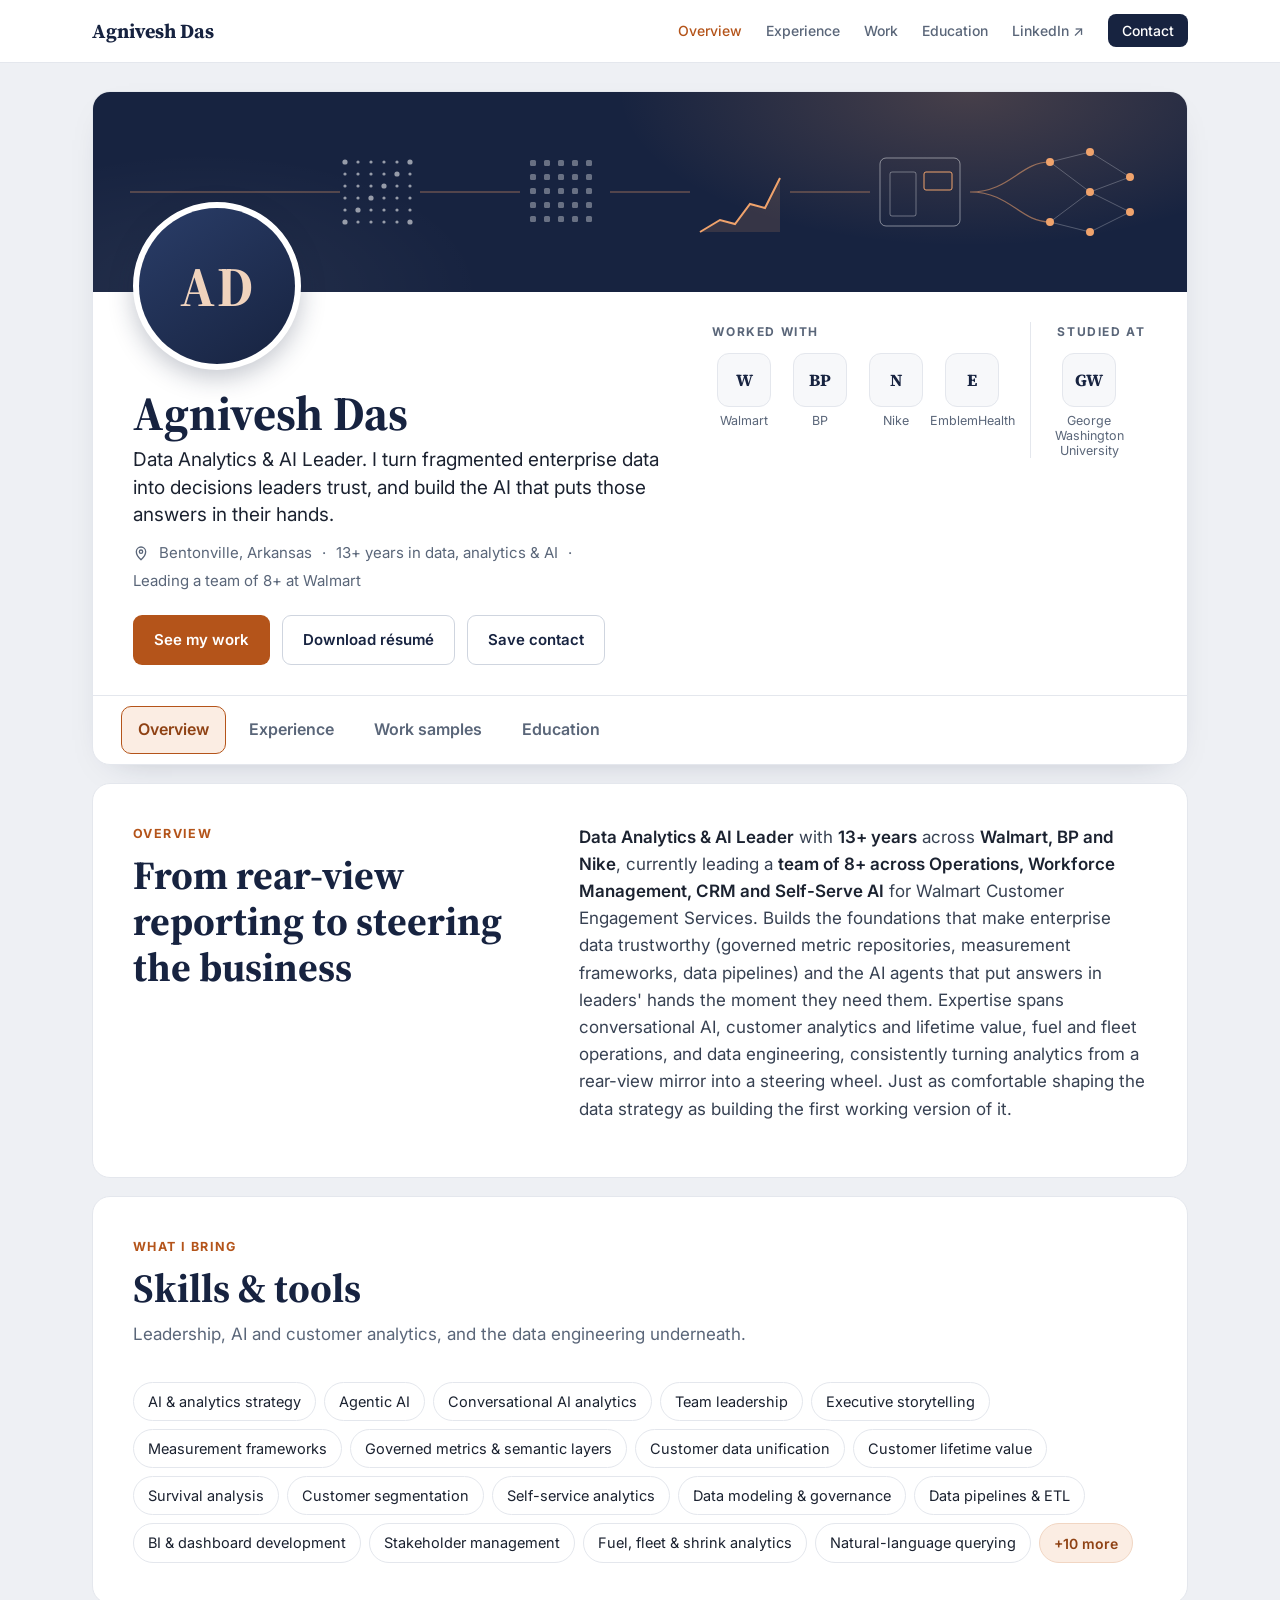
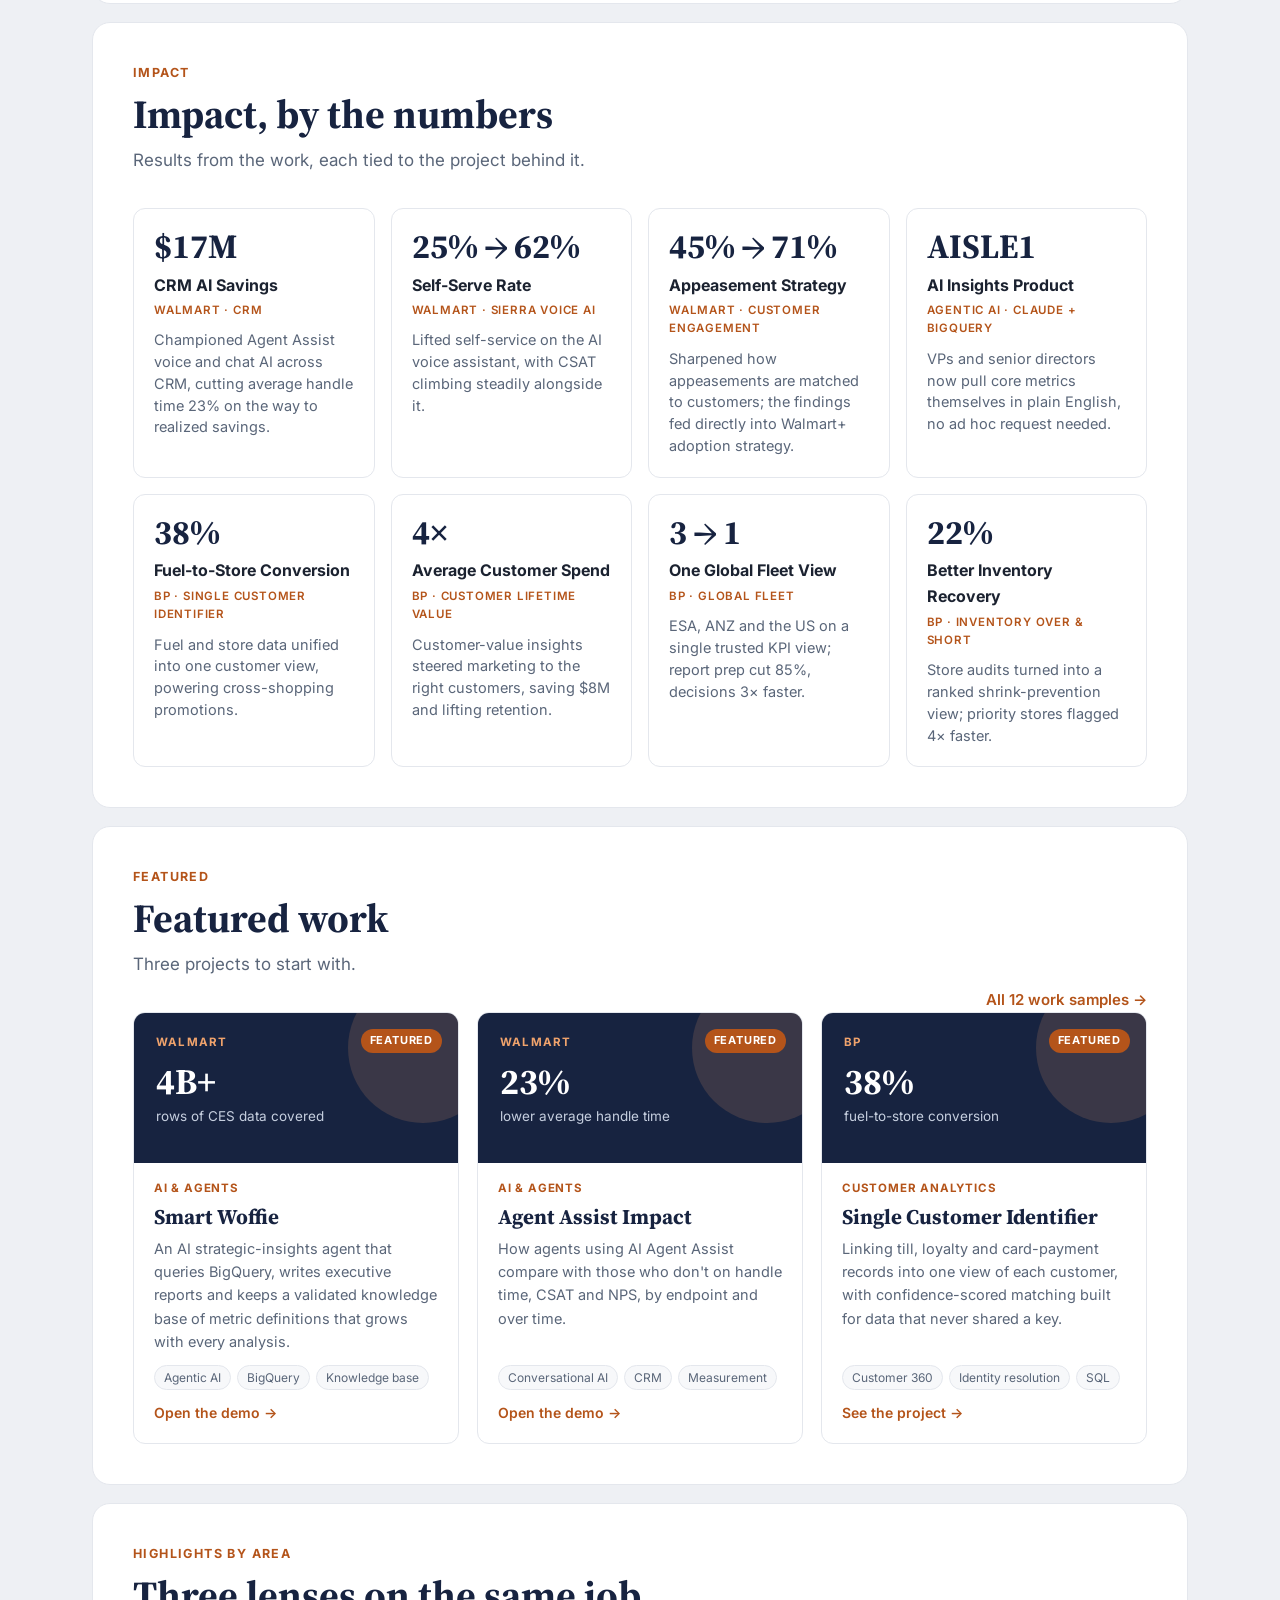
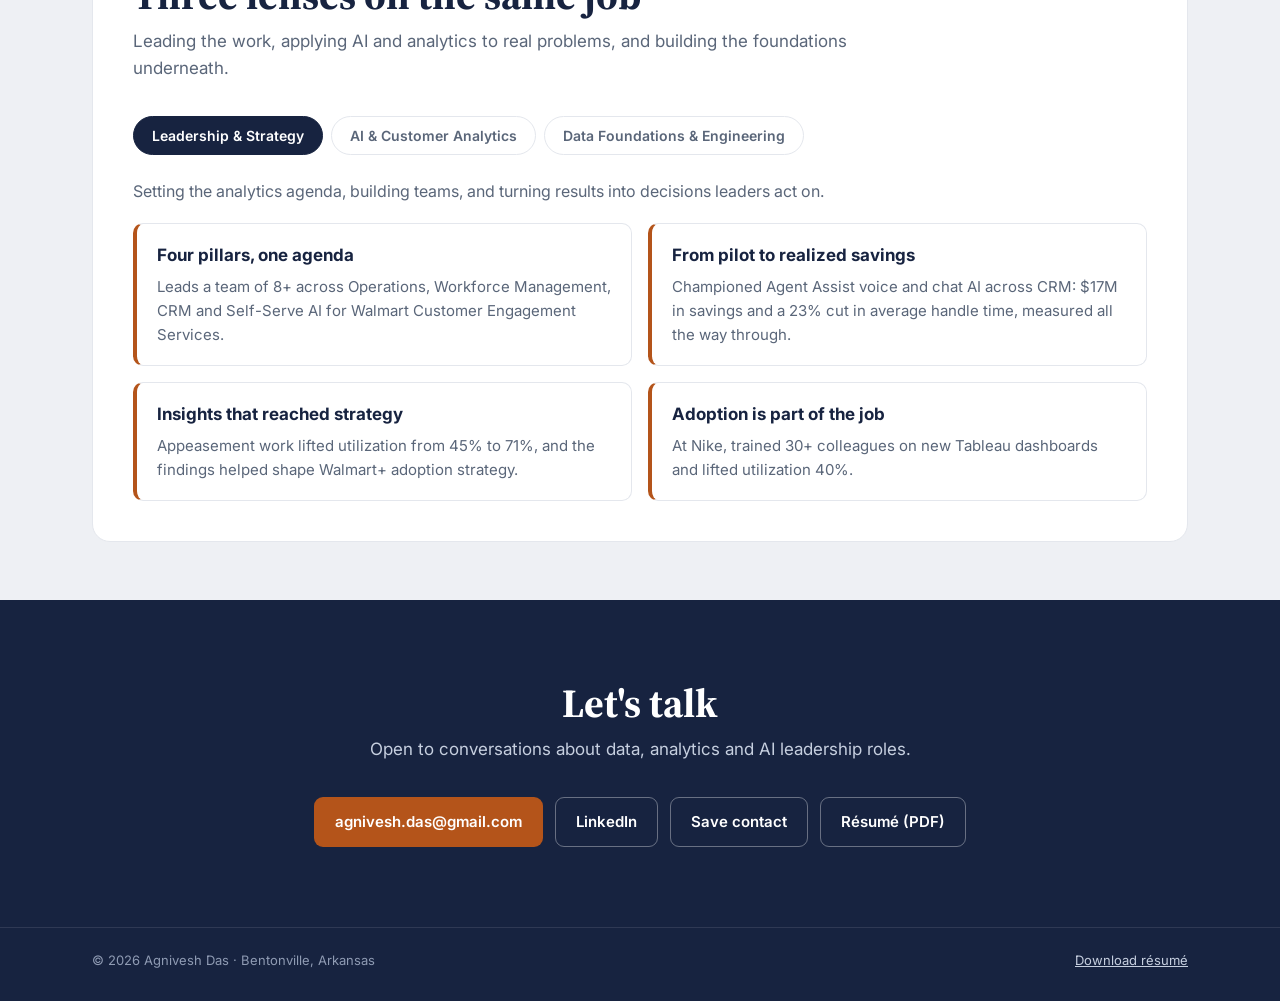
==== commit 4e461490: "Homepage: profile card with tabs; each section shows on its own. Fix sticky nav. Co-Authored-By: Cla" ====
--- a/index.html
+++ b/index.html
@@ -30,7 +30,7 @@
   }
   * { box-sizing: border-box; }
   html { scroll-behavior: smooth; }
-  html, body { overflow-x: hidden; }
+  html, body { overflow-x: clip; }
   body {
     margin: 0; background: var(--bg); color: var(--ink);
     font-family: "Inter", system-ui, -apple-system, "Segoe UI", sans-serif; font-size: 16px; line-height: 1.6;
@@ -207,6 +207,46 @@
   .more-roles { margin-top: 18px; background: #fff; border: 1px solid var(--rule); border-radius: 99px; padding: 9px 18px; font: 600 14px "Inter", sans-serif; color: var(--navy); cursor: pointer; }
   .more-roles:hover { border-color: var(--navy); }
 
+
+  /* ---- Profile card + tabbed sections (one section visible at a time) ---- */
+  body { background: #eef0f4; }
+  .page { max-width: 1140px; margin: 0 auto; padding: 0 22px; }
+  .profile { background: #fff; border: 1px solid var(--rule); border-radius: 18px; overflow: hidden; margin-top: 28px; box-shadow: 0 12px 36px -24px rgba(23,35,64,.35); }
+  .banner { position: relative; height: 200px; background: var(--navy); overflow: hidden; }
+  .banner::before { content: ""; position: absolute; inset: 0; background: radial-gradient(500px 220px at 80% 0%, rgba(240,163,108,.22), transparent 70%), radial-gradient(400px 200px at 10% 100%, rgba(255,255,255,.06), transparent 70%); }
+  .banner svg { position: absolute; inset: 0; width: 100%; height: 100%; }
+  .pbody { position: relative; display: grid; grid-template-columns: 1.25fr 1fr; gap: 36px; padding: 0 40px 30px; }
+  .avatar { width: 168px; height: 168px; border-radius: 50%; border: 6px solid #fff; margin-top: -90px; overflow: hidden; background: #fff; box-shadow: 0 8px 24px rgba(23,35,64,.25); position: relative; z-index: 1; }
+  .avatar img { width: 100%; height: 100%; object-fit: cover; display: block; }
+  .avatar .mono { width: 100%; height: 100%; display: grid; place-items: center; background: linear-gradient(145deg, #2a3d68, #172340); font: 700 56px "Source Serif 4", Georgia, serif; color: #f0d3bd; letter-spacing: 2px; }
+  .pbody h1 { font-family: "Source Serif 4", Georgia, serif; font-size: clamp(34px, 4.6vw, 48px); line-height: 1.05; color: var(--navy); margin: 18px 0 8px; }
+  .pbody .headline { font-size: 19px; color: var(--ink); margin: 0 0 12px; line-height: 1.45; }
+  .pbody .pitch { color: var(--muted); font-size: 16.5px; margin: 0 0 16px; line-height: 1.65; }
+  .pbody .meta { color: var(--muted); font-size: 15px; display: flex; flex-wrap: wrap; gap: 4px 10px; align-items: center; margin-bottom: 22px; }
+  .pbody .meta svg { width: 16px; height: 16px; flex: none; }
+  .pbody .cta .btn.primary { background: var(--accent); color: #fff; }
+  .btn.ghost { background: #fff; color: var(--navy); border-color: #cfd5df; }
+  .btn.ghost:hover { border-color: var(--navy); }
+  .orgs { display: flex; gap: 26px; padding-top: 30px; align-self: start; }
+  .orgs .grp + .grp { border-left: 1px solid var(--rule); padding-left: 26px; }
+  .orgs h4 { margin: 0 0 12px; font-size: 12px; letter-spacing: 1.6px; text-transform: uppercase; color: var(--muted); font-weight: 700; }
+  .tiles { display: flex; flex-wrap: wrap; gap: 12px; }
+  .otile { display: flex; flex-direction: column; align-items: center; gap: 6px; width: 64px; }
+  .otile i { width: 54px; height: 54px; border-radius: 12px; border: 1px solid var(--rule); background: var(--bg-soft); display: grid; place-items: center; font: 700 17px "Source Serif 4", Georgia, serif; font-style: normal; color: var(--navy); }
+  .otile span { font-size: 12.5px; color: var(--muted); text-align: center; line-height: 1.2; }
+  .tabbar { display: flex; gap: 6px; border-top: 1px solid var(--rule); padding: 10px 28px; overflow-x: auto; scrollbar-width: none; scroll-margin-top: 70px; }
+  .tabbar::-webkit-scrollbar { display: none; }
+  .tabbar a { flex: none; padding: 10px 16px; border-radius: 10px; color: var(--muted); text-decoration: none; font-weight: 600; font-size: 16px; border: 1.5px solid transparent; }
+  .tabbar a:hover { color: var(--navy); background: var(--bg-soft); }
+  .tabbar a[aria-selected="true"] { color: var(--accent-ink); border-color: var(--accent); background: var(--accent-soft); }
+  .nav ul a[aria-current="true"] { color: var(--accent); }
+  .panels { padding: 18px 0 40px; }
+  .js [data-panel][hidden] { display: none; }
+  section.block { padding: 0; margin: 0 0 18px; }
+  section.block > .wrap { background: #fff; border: 1px solid var(--rule); border-radius: 18px; padding: 40px; max-width: none; }
+  section.block .about { gap: 40px; }
+  .contact { margin-top: 0; }
+
   @media (max-width: 980px) {
     .impact { grid-template-columns: repeat(2, 1fr); }
     .about { grid-template-columns: 1fr; gap: 10px; }
@@ -227,6 +267,23 @@
     .head-row { flex-direction: column; align-items: flex-start; gap: 0; }
     .head-row .all-link { margin: -18px 0 22px; }
   }
+  @media (max-width: 980px) {
+    .pbody { grid-template-columns: 1fr; gap: 0; }
+    .orgs { padding-top: 18px; }
+  }
+  @media (max-width: 760px) {
+    .page { padding: 0 12px; }
+    .profile { margin-top: 12px; border-radius: 14px; }
+    .banner { height: 130px; }
+    .pbody { padding: 0 20px 22px; }
+    .avatar { width: 112px; height: 112px; margin-top: -60px; border-width: 4px; }
+    .avatar .mono { font-size: 38px; }
+    .orgs { flex-direction: column; gap: 16px; }
+    .orgs .grp + .grp { border-left: 0; padding-left: 0; }
+    .tabbar { padding: 8px 12px; }
+    .tabbar a { font-size: 15px; padding: 9px 13px; }
+    section.block > .wrap { padding: 26px 20px; border-radius: 14px; }
+  }
 </style>
 </head>
 <body>
@@ -234,49 +291,71 @@
 
 <nav class="nav">
   <div class="wrap">
-    <a class="brand" href="#top">Agnivesh Das</a>
+    <a class="brand" href="#overview">Agnivesh Das</a>
     <ul>
-      <li><a href="#overview">Overview</a></li>
-      <li><a href="#impact">Impact</a></li>
-      <li><a href="#experience">Experience</a></li>
-      <li><a href="#work">Work</a></li>
-      <li><a href="#education">Education</a></li>
+      <li><a href="#overview" data-tab-link="overview">Overview</a></li>
+      <li><a href="#experience" data-tab-link="experience">Experience</a></li>
+      <li><a href="#work" data-tab-link="work">Work</a></li>
+      <li><a href="#education" data-tab-link="education">Education</a></li>
       <li><a href="https://www.linkedin.com/in/agnivesh-das/" target="_blank" rel="noopener">LinkedIn ↗</a></li>
       <li><a class="pill" href="#contact">Contact</a></li>
     </ul>
     <button class="menu-btn" id="menuBtn" aria-label="Open menu" aria-expanded="false"><span></span><span></span><span></span></button>
   </div>
   <div class="mobile-panel" id="mobilePanel">
-    <a href="#overview">Overview</a><a href="#impact">Impact</a><a href="#experience">Experience</a>
-    <a href="#work">Work</a><a href="#education">Education</a><a href="#contact">Contact</a>
-    <a href="https://www.linkedin.com/in/agnivesh-das/" target="_blank" rel="noopener">LinkedIn ↗</a>
+    <a href="#overview">Overview</a><a href="#experience">Experience</a><a href="#work">Work</a><a href="#education">Education</a>
+    <a href="#contact">Contact</a><a href="https://www.linkedin.com/in/agnivesh-das/" target="_blank" rel="noopener">LinkedIn ↗</a>
   </div>
 </nav>
 
-<!-- 1. Hero -->
-<header class="hero" id="top">
-  <div class="wrap hero-grid" style="padding-bottom:0">
-    <div>
-      <div class="eyebrow">Data Analytics &amp; AI Leader</div>
-      <h1>Agnivesh Das</h1>
-      <p class="line">I turn fragmented enterprise data into decisions leaders trust, and build the AI that puts those answers in their hands.</p>
-      <p class="intro">Bentonville, Arkansas · 13+ years in data, analytics &amp; AI · Leading a team of 8+ at Walmart Customer Engagement Services</p>
-      <div class="cta">
-        <a class="btn primary" href="#work">See my work</a>
-        <a class="btn light" href="Agnivesh_Das_Resume.pdf" download>Download résumé</a>
-        <a class="btn light" href="Agnivesh_Das.vcf" download>Save contact</a>
-        <a class="btn light" href="https://www.linkedin.com/in/agnivesh-das/" target="_blank" rel="noopener">LinkedIn</a>
+<div class="page">
+  <!-- Profile card -->
+  <header class="profile" id="top">
+    <div class="banner">
+      <svg viewBox="0 0 1100 200" preserveAspectRatio="xMidYMid slice" aria-hidden="true">
+        <g fill="none" stroke="rgba(240,163,108,.55)" stroke-width="1.2"><path d="M40 100 H250"/><path d="M330 100 H430"/><path d="M520 100 H600"/><path d="M700 100 H780"/><path d="M880 100 C 920 100, 930 70, 960 70 M880 100 C 920 100, 930 130, 960 130"/></g>
+        <g fill="rgba(255,255,255,.55)"><circle cx="255" cy="70" r="2.6"/><circle cx="268" cy="70" r="1.6"/><circle cx="281" cy="70" r="1.6"/><circle cx="294" cy="70" r="1.6"/><circle cx="307" cy="70" r="1.6"/><circle cx="320" cy="70" r="2.6"/><circle cx="255" cy="82" r="1.6"/><circle cx="268" cy="82" r="1.6"/><circle cx="281" cy="82" r="1.6"/><circle cx="294" cy="82" r="1.6"/><circle cx="307" cy="82" r="2.6"/><circle cx="320" cy="82" r="1.6"/><circle cx="255" cy="94" r="1.6"/><circle cx="268" cy="94" r="1.6"/><circle cx="281" cy="94" r="1.6"/><circle cx="294" cy="94" r="2.6"/><circle cx="307" cy="94" r="1.6"/><circle cx="320" cy="94" r="1.6"/><circle cx="255" cy="106" r="1.6"/><circle cx="268" cy="106" r="1.6"/><circle cx="281" cy="106" r="2.6"/><circle cx="294" cy="106" r="1.6"/><circle cx="307" cy="106" r="1.6"/><circle cx="320" cy="106" r="1.6"/><circle cx="255" cy="118" r="1.6"/><circle cx="268" cy="118" r="2.6"/><circle cx="281" cy="118" r="1.6"/><circle cx="294" cy="118" r="1.6"/><circle cx="307" cy="118" r="1.6"/><circle cx="320" cy="118" r="1.6"/><circle cx="255" cy="130" r="2.6"/><circle cx="268" cy="130" r="1.6"/><circle cx="281" cy="130" r="1.6"/><circle cx="294" cy="130" r="1.6"/><circle cx="307" cy="130" r="1.6"/><circle cx="320" cy="130" r="2.6"/></g>
+        <g fill="rgba(255,255,255,.35)"><rect x="440" y="68" width="6" height="6" rx="1.5"/><rect x="454" y="68" width="6" height="6" rx="1.5"/><rect x="468" y="68" width="6" height="6" rx="1.5"/><rect x="482" y="68" width="6" height="6" rx="1.5"/><rect x="496" y="68" width="6" height="6" rx="1.5"/><rect x="440" y="82" width="6" height="6" rx="1.5"/><rect x="454" y="82" width="6" height="6" rx="1.5"/><rect x="468" y="82" width="6" height="6" rx="1.5"/><rect x="482" y="82" width="6" height="6" rx="1.5"/><rect x="496" y="82" width="6" height="6" rx="1.5"/><rect x="440" y="96" width="6" height="6" rx="1.5"/><rect x="454" y="96" width="6" height="6" rx="1.5"/><rect x="468" y="96" width="6" height="6" rx="1.5"/><rect x="482" y="96" width="6" height="6" rx="1.5"/><rect x="496" y="96" width="6" height="6" rx="1.5"/><rect x="440" y="110" width="6" height="6" rx="1.5"/><rect x="454" y="110" width="6" height="6" rx="1.5"/><rect x="468" y="110" width="6" height="6" rx="1.5"/><rect x="482" y="110" width="6" height="6" rx="1.5"/><rect x="496" y="110" width="6" height="6" rx="1.5"/><rect x="440" y="124" width="6" height="6" rx="1.5"/><rect x="454" y="124" width="6" height="6" rx="1.5"/><rect x="468" y="124" width="6" height="6" rx="1.5"/><rect x="482" y="124" width="6" height="6" rx="1.5"/><rect x="496" y="124" width="6" height="6" rx="1.5"/></g>
+        <path d="M610 140 L630 128 L645 132 L660 112 L675 116 L690 86" stroke="#f0a36c" stroke-width="2" fill="none"/><path d="M610 140 L630 128 L645 132 L660 112 L675 116 L690 86 V140 Z" fill="rgba(240,163,108,.14)"/>
+        <rect x="790" y="66" width="80" height="68" rx="6" fill="none" stroke="rgba(255,255,255,.45)"/><rect x="800" y="80" width="26" height="44" rx="2" fill="none" stroke="rgba(255,255,255,.35)"/><rect x="834" y="80" width="28" height="18" rx="2" fill="none" stroke="#f0a36c"/>
+        <g stroke="rgba(255,255,255,.25)"><line x1="960" y1="70" x2="1000" y2="60"/><line x1="960" y1="70" x2="1000" y2="100"/><line x1="960" y1="130" x2="1000" y2="100"/><line x1="960" y1="130" x2="1000" y2="140"/><line x1="1000" y1="60" x2="1040" y2="85"/><line x1="1000" y1="100" x2="1040" y2="85"/><line x1="1000" y1="100" x2="1040" y2="120"/><line x1="1000" y1="140" x2="1040" y2="120"/></g>
+        <g fill="#f0a36c"><circle cx="960" cy="70" r="4"/><circle cx="960" cy="130" r="4"/><circle cx="1000" cy="60" r="4"/><circle cx="1000" cy="100" r="4"/><circle cx="1000" cy="140" r="4"/><circle cx="1040" cy="85" r="4"/><circle cx="1040" cy="120" r="4"/></g>
+      </svg>
+    </div>
+    <div class="pbody">
+      <div>
+        <!-- Photo: set SITE["photo"] in site_content.py; initials show until then. -->
+        <div class="avatar"><div class="mono" aria-label="Agnivesh Das">AD</div></div>
+        <h1>Agnivesh Das</h1>
+        <p class="headline">Data Analytics &amp; AI Leader. I turn fragmented enterprise data into decisions leaders trust, and build the AI that puts those answers in their hands.</p>
+        <div class="meta">
+          <svg viewBox="0 0 24 24" fill="none" stroke="currentColor" stroke-width="2"><path d="M12 22s7-6.2 7-12a7 7 0 1 0-14 0c0 5.8 7 12 7 12z"/><circle cx="12" cy="10" r="2.5"/></svg>
+          <span>Bentonville, Arkansas</span><span>·</span><span>13+ years in data, analytics &amp; AI</span><span>·</span><span>Leading a team of 8+ at Walmart</span>
+        </div>
+        <div class="cta">
+          <a class="btn primary" href="#work">See my work</a>
+          <a class="btn ghost" href="Agnivesh_Das_Resume.pdf" download>Download résumé</a>
+          <a class="btn ghost" href="Agnivesh_Das.vcf" download>Save contact</a>
+        </div>
       </div>
-    </div>
-    <div class="photo"><div class="mono" aria-label="Agnivesh Das">AD</div></div>
-  </div>
-  <div class="wrap" style="padding-top:0">
-    <div class="worked"><small>Worked with</small><span>Walmart</span><span>BP</span><span>Nike</span><span>EmblemHealth</span><em class="edu-badge" style="font-style:normal">🎓 George Washington University</em></div>
-  </div>
-</header>
-
-<!-- 2. Overview -->
-<section id="overview">
+      <div class="orgs">
+        <div class="grp"><h4>Worked with</h4><div class="tiles"><div class="otile"><i>W</i><span>Walmart</span></div><div class="otile"><i>BP</i><span>BP</span></div><div class="otile"><i>N</i><span>Nike</span></div><div class="otile"><i>E</i><span>EmblemHealth</span></div></div></div>
+        <div class="grp"><h4>Studied at</h4><div class="tiles"><div class="otile"><i>GW</i><span>George Washington University</span></div></div></div>
+      </div>
+    </div>
+    <nav class="tabbar" id="tabbar" role="tablist" aria-label="Sections">
+      <a href="#overview" role="tab" data-tab="overview" aria-selected="true">Overview</a>
+      <a href="#experience" role="tab" data-tab="experience" aria-selected="false">Experience</a>
+      <a href="#work" role="tab" data-tab="work" aria-selected="false">Work samples</a>
+      <a href="#education" role="tab" data-tab="education" aria-selected="false">Education</a>
+    </nav>
+  </header>
+
+
+
+  <main class="panels">
+    <div data-panel="overview" id="overview" role="tabpanel">
+<section class="block" id="about">
   <div class="wrap about">
     <div>
       <p class="kicker">Overview</p>
@@ -285,9 +364,7 @@
     <div><p><b>Data Analytics & AI Leader</b> with <b>13+ years</b> across <b>Walmart, BP and Nike</b>, currently leading a <b>team of 8+ across Operations, Workforce Management, CRM and Self-Serve AI</b> for Walmart Customer Engagement Services. Builds the foundations that make enterprise data trustworthy (governed metric repositories, measurement frameworks, data pipelines) and the AI agents that put answers in leaders' hands the moment they need them. Expertise spans conversational AI, customer analytics and lifetime value, fuel and fleet operations, and data engineering, consistently turning analytics from a rear-view mirror into a steering wheel. Just as comfortable shaping the data strategy as building the first working version of it.</p></div>
   </div>
 </section>
-
-<!-- 3. What I bring -->
-<section class="soft" id="skills">
+<section class="block" id="skills">
   <div class="wrap">
     <p class="kicker">What I bring</p>
     <h2>Skills &amp; tools</h2>
@@ -298,9 +375,7 @@
     </div>
   </div>
 </section>
-
-<!-- 4. Impact -->
-<section id="impact">
+<section class="block" id="impact">
   <div class="wrap">
     <p class="kicker">Impact</p>
     <h2>Impact, by the numbers</h2>
@@ -326,11 +401,7 @@
     </div>
   </div>
 </section>
-
-
-
-<!-- 5. Featured -->
-<section class="soft" id="featured">
+<section class="block" id="featured">
   <div class="wrap">
     <div class="head-row">
       <div><p class="kicker">Featured</p><h2>Featured work</h2><p class="sub">Three projects to start with.</p></div>
@@ -372,9 +443,35 @@
 </a></div>
   </div>
 </section>
-
-<!-- 6. Experience -->
-<section id="experience">
+<section class="block" id="lenses">
+  <div class="wrap">
+    <p class="kicker">Highlights by area</p>
+    <h2>Three lenses on the same job</h2>
+    <p class="sub">Leading the work, applying AI and analytics to real problems, and building the foundations underneath.</p>
+    <div class="tabs" role="tablist">
+      <button class="tab" role="tab" aria-selected="true" data-target="lens-lead">Leadership &amp; Strategy</button><button class="tab" role="tab" aria-selected="false" data-target="lens-ai">AI &amp; Customer Analytics</button><button class="tab" role="tab" aria-selected="false" data-target="lens-data">Data Foundations &amp; Engineering</button>
+    </div>
+    
+    <div class="panel active" id="lens-lead" role="tabpanel">
+      <p class="blurb">Setting the analytics agenda, building teams, and turning results into decisions leaders act on.</p>
+      <div class="lgrid"><div class="lcard"><h3>Four pillars, one agenda</h3><p>Leads a team of 8+ across Operations, Workforce Management, CRM and Self-Serve AI for Walmart Customer Engagement Services.</p></div><div class="lcard"><h3>From pilot to realized savings</h3><p>Championed Agent Assist voice and chat AI across CRM: $17M in savings and a 23% cut in average handle time, measured all the way through.</p></div><div class="lcard"><h3>Insights that reached strategy</h3><p>Appeasement work lifted utilization from 45% to 71%, and the findings helped shape Walmart+ adoption strategy.</p></div><div class="lcard"><h3>Adoption is part of the job</h3><p>At Nike, trained 30+ colleagues on new Tableau dashboards and lifted utilization 40%.</p></div></div>
+    </div>
+    
+    <div class="panel" id="lens-ai" role="tabpanel">
+      <p class="blurb">Applying AI and customer analytics to questions the business actually asks.</p>
+      <div class="lgrid"><div class="lcard"><h3>AISLE1</h3><p>An agentic AI insights product on Claude and BigQuery; VPs and senior directors query certified metrics in plain English instead of raising ad hoc requests.</p></div><div class="lcard"><h3>Measuring an AI voice assistant</h3><p>Built the measurement framework for Sierra as self-serve rose from 25% to 62%, with CSAT improving alongside.</p></div><div class="lcard"><h3>One view of the customer</h3><p>Led BP&#39;s Single Customer Identifier, linking till, loyalty and card data; fuel-to-store conversion rose 38%.</p></div><div class="lcard"><h3>What a customer is worth</h3><p>Customer Lifetime Value on top of SCI: a 4× increase in average customer spend and $8M in marketing savings.</p></div></div>
+    </div>
+    
+    <div class="panel" id="lens-data" role="tabpanel">
+      <p class="blurb">The pipelines, models and governed metrics that everything else stands on.</p>
+      <div class="lgrid"><div class="lcard"><h3>Matching data that never shared a key</h3><p>Designed SCI&#39;s deterministic and probabilistic matching: exact keys, then confidence-scored candidates within time and value tolerances.</p></div><div class="lcard"><h3>Three regions, one KPI view</h3><p>Unified fleet KPIs across ESA, ANZ and the US: report prep cut 85%, decisions 3× faster.</p></div><div class="lcard"><h3>Finding where stock goes missing</h3><p>Ranked stores by audit loss across Thorntons and ampm: priority stores found 4× faster, inventory recovery up 22%.</p></div><div class="lcard"><h3>Legacy BI, modernized</h3><p>Moved Nike&#39;s supply chain planning reporting from Cognos to Tableau on Teradata, automating ETL across billions of rows.</p></div></div>
+    </div>
+    
+  </div>
+</section>
+    </div>
+    <div data-panel="experience" id="experience" role="tabpanel">
+<section class="block" id="career">
   <div class="wrap">
     <p class="kicker">Experience</p>
     <h2>Career</h2>
@@ -446,37 +543,9 @@
     <button class="more-roles" id="rolesBtn" aria-expanded="false">Show 2 earlier employers ↓</button>
   </div>
 </section>
-
-<!-- 7. Highlights by area -->
-<section class="soft" id="lenses">
-  <div class="wrap">
-    <p class="kicker">Highlights by area</p>
-    <h2>Three lenses on the same job</h2>
-    <p class="sub">Leading the work, applying AI and analytics to real problems, and building the foundations underneath.</p>
-    <div class="tabs" role="tablist">
-      <button class="tab" role="tab" aria-selected="true" data-target="lens-lead">Leadership &amp; Strategy</button><button class="tab" role="tab" aria-selected="false" data-target="lens-ai">AI &amp; Customer Analytics</button><button class="tab" role="tab" aria-selected="false" data-target="lens-data">Data Foundations &amp; Engineering</button>
-    </div>
-    
-    <div class="panel active" id="lens-lead" role="tabpanel">
-      <p class="blurb">Setting the analytics agenda, building teams, and turning results into decisions leaders act on.</p>
-      <div class="lgrid"><div class="lcard"><h3>Four pillars, one agenda</h3><p>Leads a team of 8+ across Operations, Workforce Management, CRM and Self-Serve AI for Walmart Customer Engagement Services.</p></div><div class="lcard"><h3>From pilot to realized savings</h3><p>Championed Agent Assist voice and chat AI across CRM: $17M in savings and a 23% cut in average handle time, measured all the way through.</p></div><div class="lcard"><h3>Insights that reached strategy</h3><p>Appeasement work lifted utilization from 45% to 71%, and the findings helped shape Walmart+ adoption strategy.</p></div><div class="lcard"><h3>Adoption is part of the job</h3><p>At Nike, trained 30+ colleagues on new Tableau dashboards and lifted utilization 40%.</p></div></div>
-    </div>
-    
-    <div class="panel" id="lens-ai" role="tabpanel">
-      <p class="blurb">Applying AI and customer analytics to questions the business actually asks.</p>
-      <div class="lgrid"><div class="lcard"><h3>AISLE1</h3><p>An agentic AI insights product on Claude and BigQuery; VPs and senior directors query certified metrics in plain English instead of raising ad hoc requests.</p></div><div class="lcard"><h3>Measuring an AI voice assistant</h3><p>Built the measurement framework for Sierra as self-serve rose from 25% to 62%, with CSAT improving alongside.</p></div><div class="lcard"><h3>One view of the customer</h3><p>Led BP&#39;s Single Customer Identifier, linking till, loyalty and card data; fuel-to-store conversion rose 38%.</p></div><div class="lcard"><h3>What a customer is worth</h3><p>Customer Lifetime Value on top of SCI: a 4× increase in average customer spend and $8M in marketing savings.</p></div></div>
-    </div>
-    
-    <div class="panel" id="lens-data" role="tabpanel">
-      <p class="blurb">The pipelines, models and governed metrics that everything else stands on.</p>
-      <div class="lgrid"><div class="lcard"><h3>Matching data that never shared a key</h3><p>Designed SCI&#39;s deterministic and probabilistic matching: exact keys, then confidence-scored candidates within time and value tolerances.</p></div><div class="lcard"><h3>Three regions, one KPI view</h3><p>Unified fleet KPIs across ESA, ANZ and the US: report prep cut 85%, decisions 3× faster.</p></div><div class="lcard"><h3>Finding where stock goes missing</h3><p>Ranked stores by audit loss across Thorntons and ampm: priority stores found 4× faster, inventory recovery up 22%.</p></div><div class="lcard"><h3>Legacy BI, modernized</h3><p>Moved Nike&#39;s supply chain planning reporting from Cognos to Tableau on Teradata, automating ETL across billions of rows.</p></div></div>
-    </div>
-    
-  </div>
-</section>
-
-<!-- 8. Work -->
-<section id="work">
+    </div>
+    <div data-panel="work" id="work" role="tabpanel">
+<section class="block" id="work-samples">
   <div class="wrap">
     <p class="kicker">Work</p>
     <h2>Work samples</h2>
@@ -620,9 +689,9 @@
 </a></div>
   </div>
 </section>
-
-<!-- 9. Education -->
-<section class="soft" id="education">
+    </div>
+    <div data-panel="education" id="education" role="tabpanel">
+<section class="block" id="education-list">
   <div class="wrap">
     <p class="kicker">Education</p>
     <h2>Education</h2>
@@ -633,8 +702,10 @@
     </div>
   </div>
 </section>
-
-<!-- 10. Contact -->
+    </div>
+  </main>
+</div>
+
 <section class="contact" id="contact">
   <div class="wrap">
     <h2>Let's talk</h2>
@@ -652,6 +723,32 @@
 </footer>
 
 <script>
+  // Tabs: show one section at a time, driven by the URL hash so links, back/forward and sharing work.
+  (function () {
+    document.documentElement.classList.add('js');
+    const TABS = ['overview', 'experience', 'work', 'education'];
+    const panels = document.querySelectorAll('[data-panel]');
+    const tabs = document.querySelectorAll('[data-tab]');
+    const navLinks = document.querySelectorAll('[data-tab-link]');
+    const tabbar = document.getElementById('tabbar');
+    let first = true;
+    function route() {
+      const h = decodeURIComponent(location.hash.slice(1));
+      const el = h && document.getElementById(h);
+      let tab = TABS.includes(h) ? h : (el && el.closest('[data-panel]') ? el.closest('[data-panel]').dataset.panel : null);
+      if (!tab && el) { if (!first) el.scrollIntoView({ behavior: 'smooth' }); first = false; return; } // e.g. #contact
+      tab = tab || 'overview';
+      panels.forEach(p => p.hidden = p.dataset.panel !== tab);
+      tabs.forEach(t => t.setAttribute('aria-selected', String(t.dataset.tab === tab)));
+      navLinks.forEach(a => a.setAttribute('aria-current', String(a.dataset.tabLink === tab)));
+      if (el && !TABS.includes(h)) el.scrollIntoView();
+      else if (!first && tabbar.getBoundingClientRect().top < 60) tabbar.scrollIntoView({ block: 'start' });
+      first = false;
+    }
+    addEventListener('hashchange', route);
+    route();
+  })();
+
   const bar = document.getElementById('progress');
   addEventListener('scroll', () => { const h = document.documentElement; bar.style.width = (h.scrollTop / (h.scrollHeight - h.clientHeight) * 100) + '%'; }, { passive: true });
   const mb = document.getElementById('menuBtn'), mp = document.getElementById('mobilePanel');
